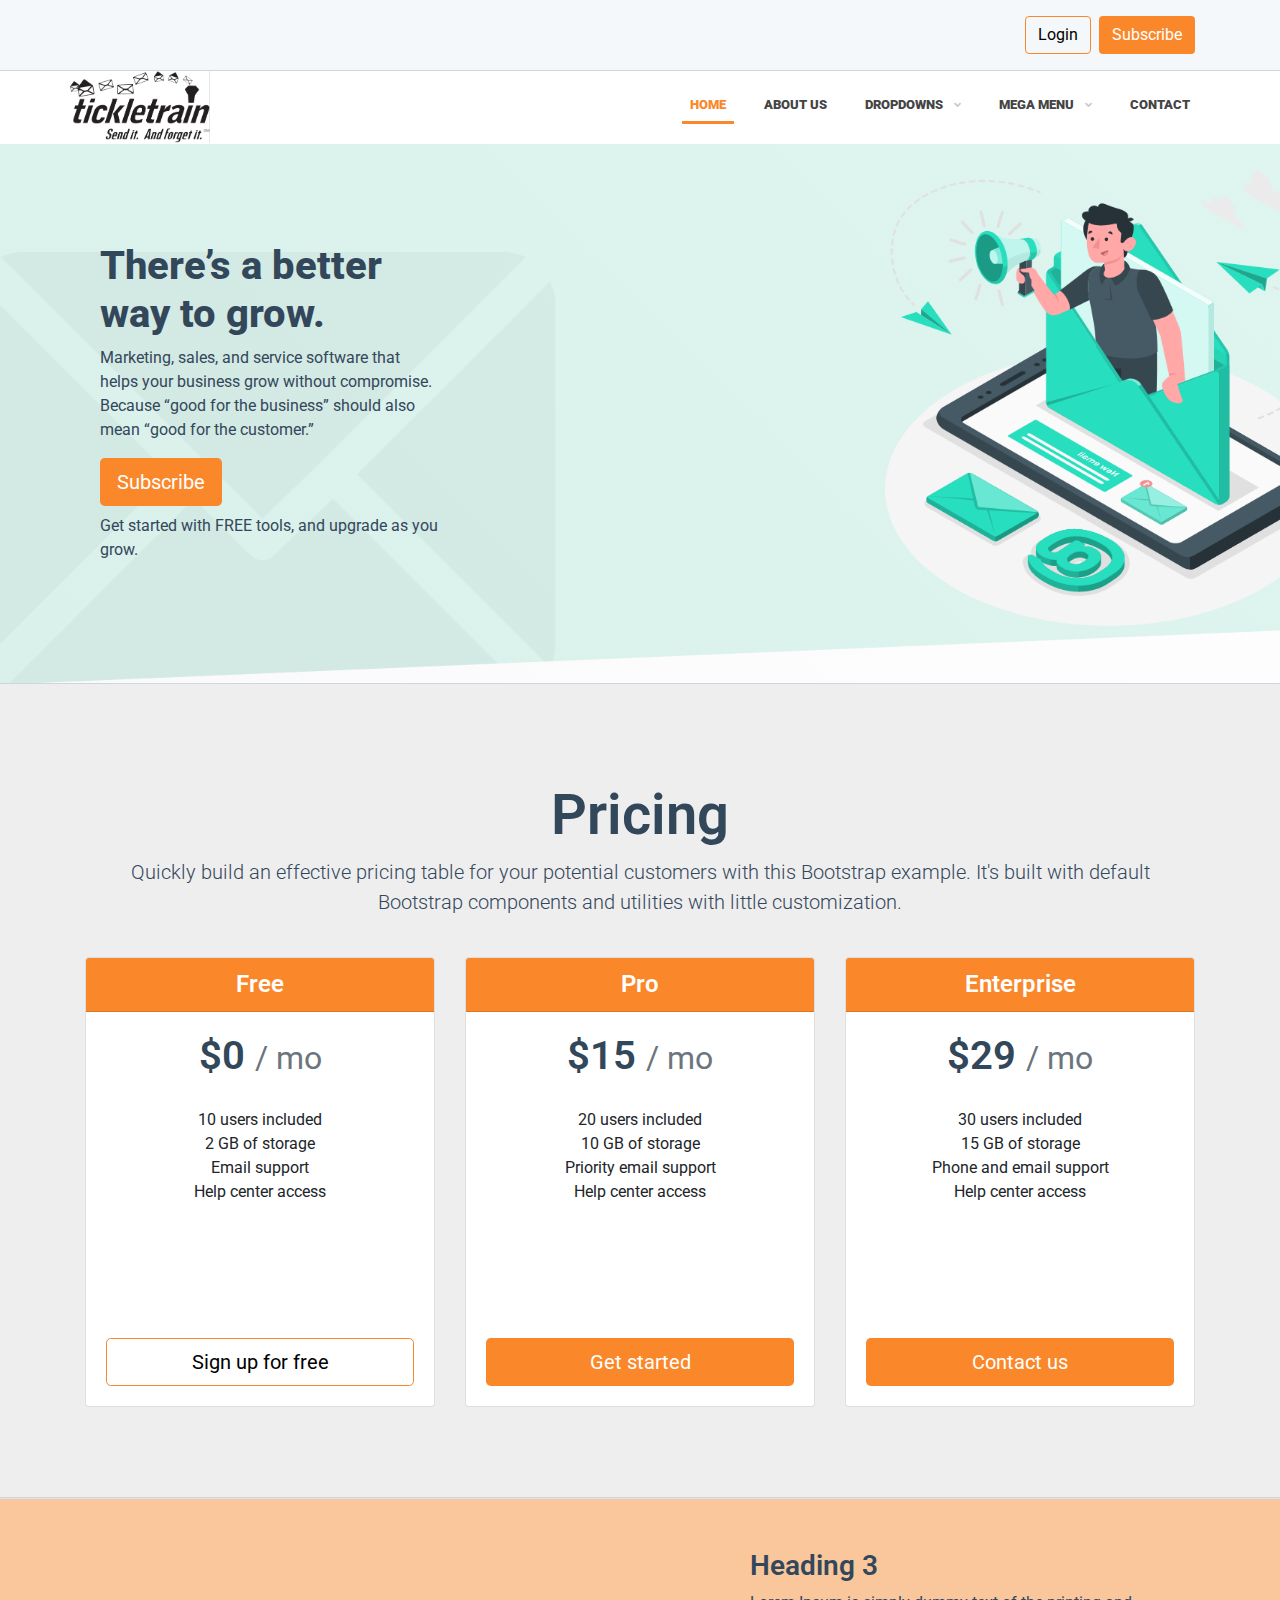
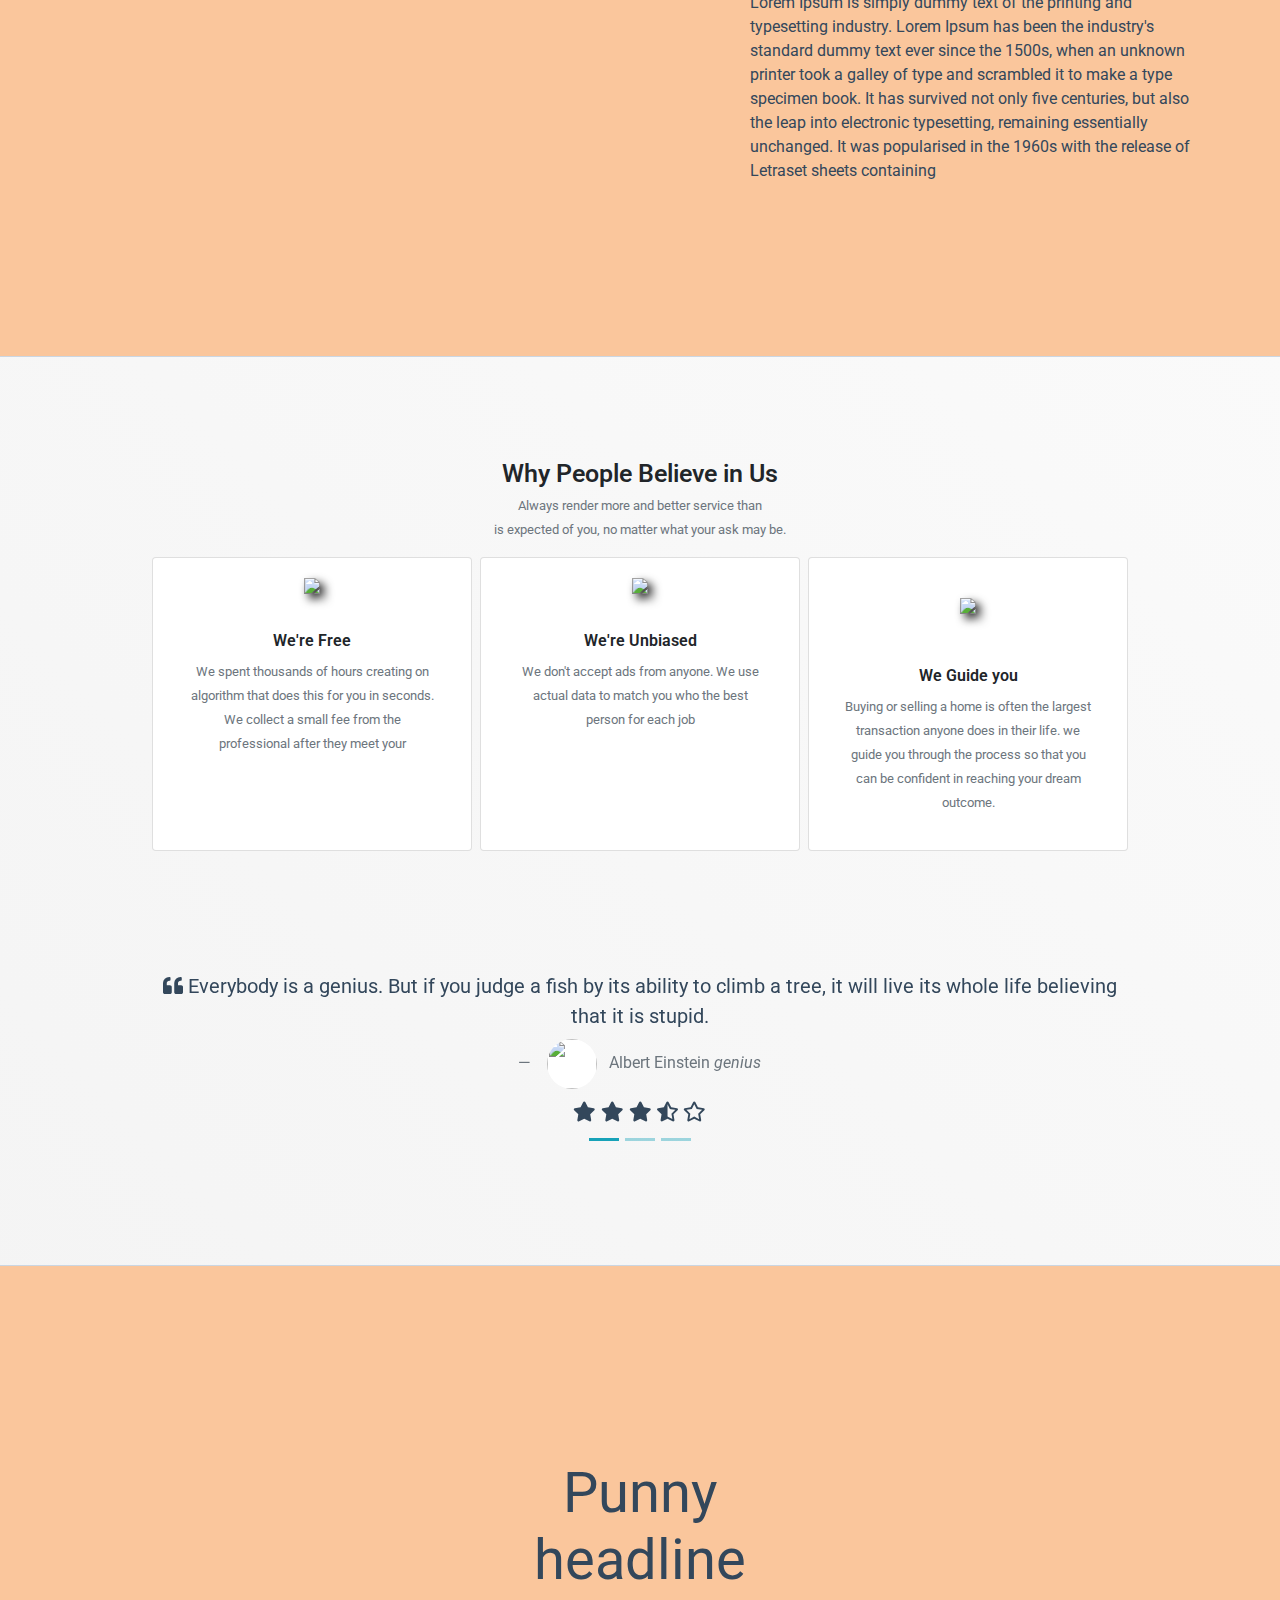
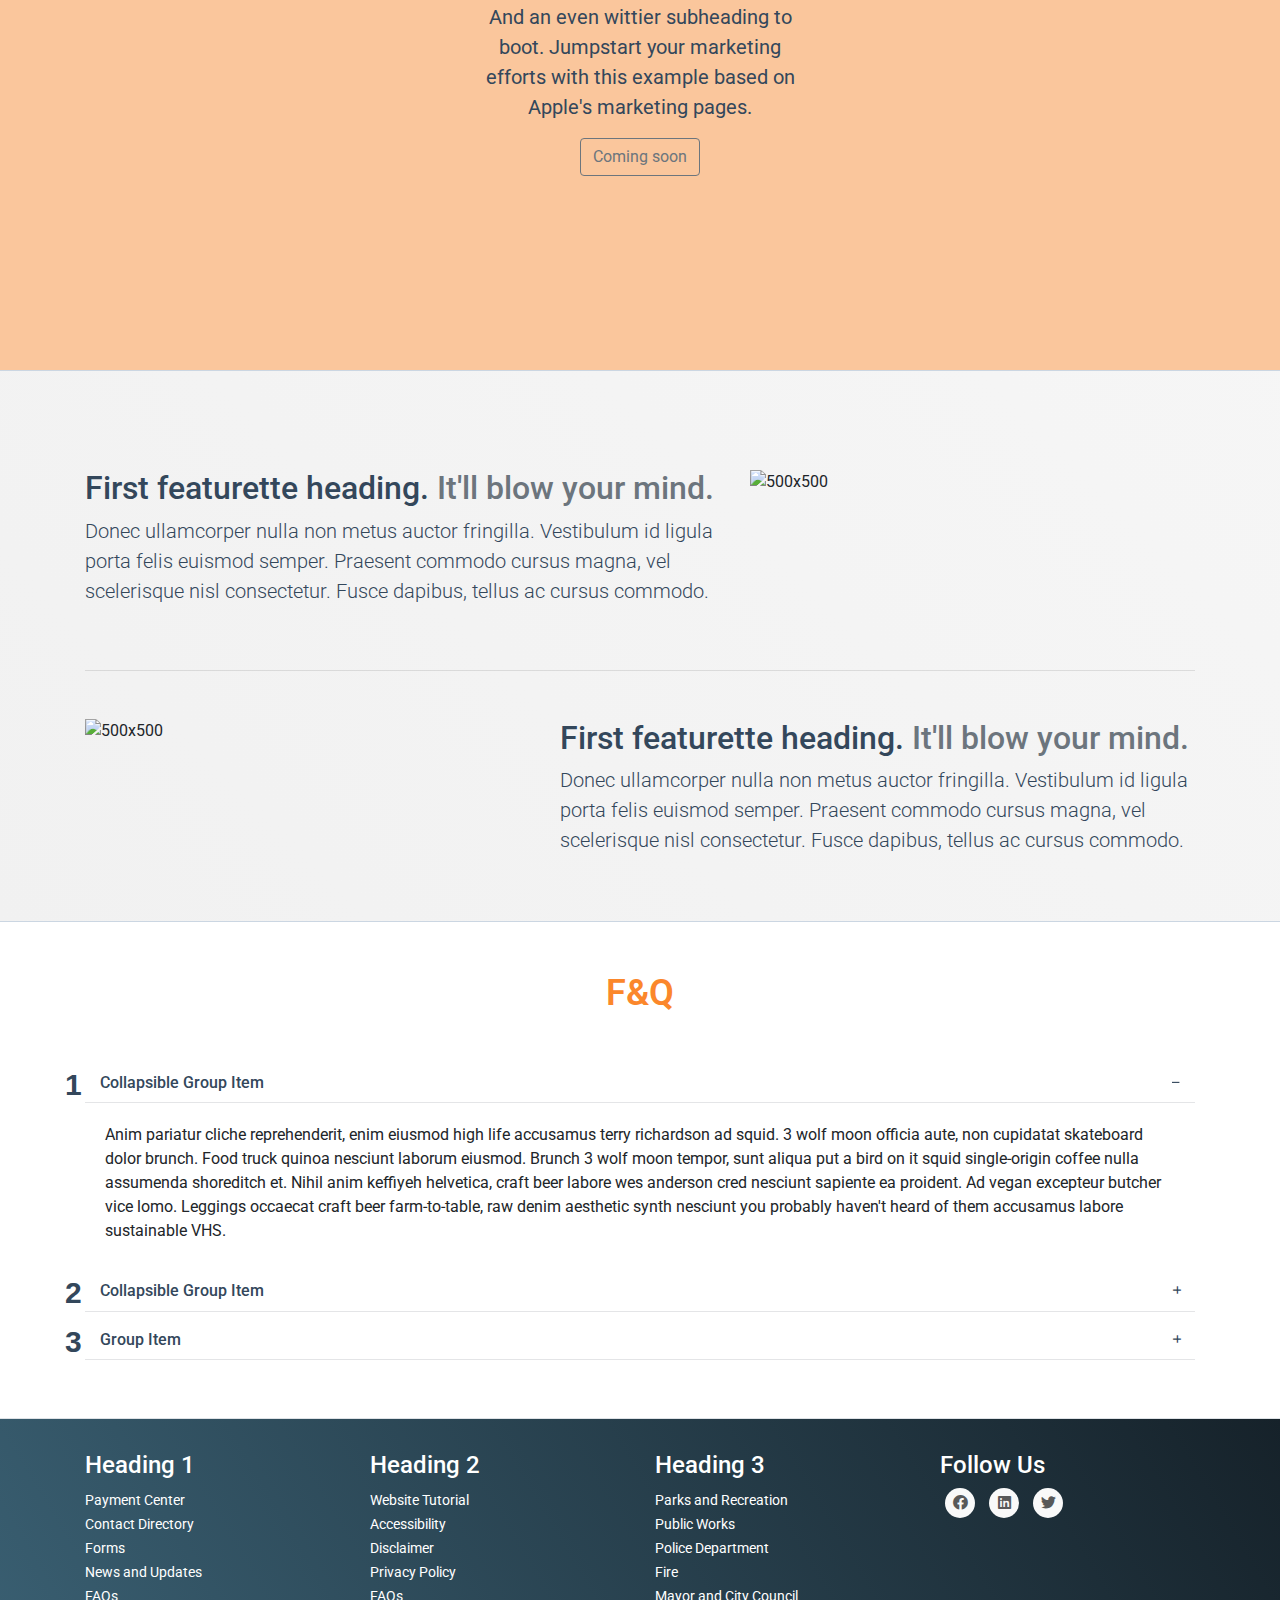
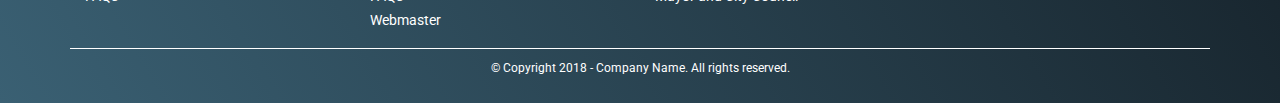
==== index.html @ 1be97356 "Intital Commit" ====
<!doctype html>

<html lang="en">



<head>

    <!-- Required meta tags -->

    <meta charset="utf-8">

    <meta name="viewport" content="width=device-width, initial-scale=1, shrink-to-fit=no">

    <link href="https://fonts.googleapis.com/css?family=Roboto:300,900&display=swap" rel="stylesheet">



    <!-- Bootstrap CSS -->

    <link rel="stylesheet" href="https://maxcdn.bootstrapcdn.com/bootstrap/4.0.0/css/bootstrap.min.css"
        integrity="sha384-Gn5384xqQ1aoWXA+058RXPxPg6fy4IWvTNh0E263XmFcJlSAwiGgFAW/dAiS6JXm" crossorigin="anonymous">

    <link rel="stylesheet" href="https://use.fontawesome.com/releases/v5.7.2/css/all.css">

    <link id="effect" rel="stylesheet" type="text/css" media="all" href="webslidemenu/dropdown-effects/fade-down.css" />



    <link rel="stylesheet" type="text/css" media="all" href="webslidemenu/webslidemenu.css" />

    <link rel="stylesheet" type="text/css" media="all" href="css/style.css" />

    <link rel="stylesheet" type="text/css" media="all" href="css/footer.css" />

    <link id="theme" rel="stylesheet" type="text/css" media="all" href="webslidemenu/color-skins/white-orange.css" />



    <title>Hello, world!</title>

</head>



<body>

    <div class="w-100">

        <header class="">

            <div class="top-header-container d-none d-lg-block">

                <nav class="top-header navbar-expand-md pt-3 pb-3">

                    <div class="container d-flex">

                        <button type="button" class="mr-2 ml-auto btn btn-outline-orange">Login</button>

                        <button type="button" class="btn badge-warning text-white bg-orange">Subscribe</button>

                    </div>

                </nav>
            </div>


            <!-- Mobile Header -->

            <div class="wsmobileheader clearfix ">

                <a id="wsnavtoggle" class="wsanimated-arrow"><span></span></a>

                <img  src="images/logo.png"  class="img-fluid mobile-logo mt-1">

                <a href="tel:123456789" class="callusbtn"><i class="fas fa-phone"></i></a>

            </div>

            <!-- Mobile Header -->

            <div class="wsmainfull clearfix  main-nav">

                <div class="wsmainwp clearfix d-flex">





                    <div class="desktoplogo"><a href="#"><img src="images/logo.png" class="img-fluid"></a></div>

                    <!--Main Menu HTML Code-->

                    <nav class="wsmenu clearfix ml-auto">

                        <ul class="wsmenu-list">



                        <li class="d-md-none">
                            <button type="button"

                                    class="mr-2 ml-auto btn btn-outline-orange">Login</button>

                                <button type="button" class="btn badge-warning text-white">Subscribe</button></li>



                            <li aria-haspopup="true"><a href="#" class="active">Home</a></li>

                            <li aria-haspopup="true"><a href="#">About us</a></li>

                            <li aria-haspopup="true"><a href="#">Dropdowns <i class="fas fa-angle-down"></i></a>

                                <ul class="sub-menu">

                                    <li aria-haspopup="true"><a href="#">Website Design </a></li>

                                    <li aria-haspopup="true"><a href="#">Ecommerce Solutions</a></li>

                                    <li aria-haspopup="true"><a href="#">Application Development</a></li>

                                    <li aria-haspopup="true"><a href="#">Website Development</a></li>

                                    <li aria-haspopup="true"><a href="#">Open Source Development</a>

                                        <ul class="sub-menu">

                                            <li aria-haspopup="true"><a href="#">Submenu item 1</a></li>

                                            <li aria-haspopup="true"><a href="#">Submenu item 2</a></li>

                                            <li aria-haspopup="true"><a href="#">Submenu item 3</a></li>

                                    </li>

                                </ul>

                            </li>

                        </ul>

                        </li>



                        <li aria-haspopup="true"><a href="#">Mega menu <i class="fas fa-angle-down"></i></a>

                            <div class="wsmegamenu clearfix">

                                <div class="container">

                                    <div class="row">



                                        <div class="col-lg-5 col-md-12 col-xs-12 link-list">

                                            <div class="title">More Text Header</div>

                                            <p class="wsmwnutxt">Lorem Ipsum is simply dummy text of the printing

                                                and typesetting industry.

                                                Lorem Ipsum has been the industry's standard dummy text ever since

                                                the 1500s, when an unknown

                                                printer took a galley of type and

                                                scrambled it to make a type

                                                specimen book. It has survived not only five centuries, but also the

                                                leap into electronic

                                                typesetting, remaining essentially unchanged. It was popularised in

                                                the 1960s with the release of

                                                Letraset sheets containing Lorem Ipsum

                                                passages,

                                                and more recently with desktop publishing software like Aldus

                                                PageMaker including versions of

                                                Lorem Ipsum.</p>

                                            <p class="wsmwnutxt">Lorem Ipsum is simplntly with desktop publishing

                                                software like Aldus PageMaker

                                                but also the leap into electronic typesetting including versions of

                                                Lorem Ipsum.</p>

                                        </div>





                                        <ul class="col-lg-3 col-md-12 col-xs-12 link-list">

                                            <li class="title">Product Header</li>

                                            <li><a href="#"><i class="fas fa-arrow-circle-right"></i>Open Source

                                                    link goes here</a></li>

                                            <li><a href="#"><i class="fas fa-arrow-circle-right"></i>Long link area

                                                    with no scroll</a></li>

                                            <li><a href="#"><i class="fas fa-arrow-circle-right"></i>Dummy more link

                                                    style</a></li>

                                            <li><a href="#"><i class="fas fa-arrow-circle-right"></i>Smart Shop link

                                                    here</a></li>

                                            <li><a href="#"><i class="fas fa-arrow-circle-right"></i>CMS Submenu

                                                    link style</a></li>

                                            <li><a href="#"><i class="fas fa-arrow-circle-right"></i>New link area

                                                    with no scroll</a></li>

                                            <li><a href="#"><i class="fas fa-arrow-circle-right"></i>HTML5 link

                                                    style</a></li>

                                            <li><a href="#"><i class="fas fa-arrow-circle-right"></i>Wordpress link

                                                    style</a></li>

                                            <li><a href="#"><i class="fas fa-arrow-circle-right"></i>Submenu link

                                                    style</a></li>



                                        </ul>







                                        <div class="col-lg-4 col-md-12 col-xs-12">

                                            <h3 class="title">New Arrival Slider </h3>

                                            <div id="menu-slide" class="carousel slide" data-ride="carousel">

                                                <!-- The slideshow -->

                                                <div class="carousel-inner">

                                                    <div class="carousel-item active"><img src="images/image01.jpg"
                                                            alt="" />

                                                        <div class="carousel-caption">

                                                            <h3>Slider Caption Option 01</h3>

                                                        </div>

                                                    </div>

                                                    <div class="carousel-item"><img src="images/image02.jpg" alt="" />

                                                        <div class="carousel-caption">

                                                            <h3>Slider Caption Option 02</h3>

                                                        </div>

                                                    </div>

                                                    <div class="carousel-item"><img src="images/image03.jpg" alt="" />

                                                        <div class="carousel-caption">

                                                            <h3>Slider Caption Option 03</h3>

                                                        </div>

                                                    </div>

                                                    <div class="carousel-item"><img src="images/image04.jpg" alt="" />

                                                        <div class="carousel-caption">

                                                            <h3>Slider Caption Option 04</h3>

                                                        </div>

                                                    </div>

                                                    <div class="carousel-item"><img src="images/image05.jpg" alt="" />

                                                        <div class="carousel-caption">

                                                            <h3>Slider Caption Option 05</h3>

                                                        </div>

                                                    </div>

                                                    <div class="carousel-item"><img src="images/image06.jpg" alt="" />

                                                        <div class="carousel-caption">

                                                            <h3>Slider Caption Option 06</h3>

                                                        </div>

                                                    </div>

                                                </div>



                                                <!-- Left and right controls -->

                                                <a class="carousel-control-prev" href="#menu-slide" data-slide="prev">

                                                    <span class="carousel-control-prev-icon"></span>

                                                </a>

                                                <a class="carousel-control-next" href="#menu-slide" data-slide="next">

                                                    <span class="carousel-control-next-icon"></span>

                                                </a>

                                            </div>

                                        </div>



                                    </div>

                                </div>

                            </div>

                        </li>

                        </li>



                        <li aria-haspopup="true"><a href="#">Contact </a></li>





                        </ul>

                    </nav>

                    <!--Menu HTML Code-->

                </div>

            </div>

        </header>

        <section class="content-section">

            <section class="main-banner">

                <div class="container">

                    <div class="homepage-text col-lg-4 col-md-12 pt-5 ">

                        <h1 class="font-weight-800 mt-5 mt-lg-0">There’s a better way to grow.</h1>

                        <p class="mt-2">Marketing, sales, and service software that helps your business grow without

                            compromise.

                            Because

                            “good for the business” should also mean “good for the customer.”</p>

                        <div class="hsg-page-header__ctas mt-2">

                            <button type="button"
                                class="btn badge-warning text-white btn-lg bg-orange">Subscribe</button>

                            <p class="hsg-microcopy mt-2">Get started with FREE tools, and upgrade as you grow.</p>

                        </div>

                    </div>

                </div>

            </section>

            <section class="price-section bg-light-grey pb-4">

                <div class="container">

                    <div class="pricing-header px-3 py-3 pt-md-5 pb-md-4 mx-auto text-center">

                        <h1 class="display-4 font-weight-600">Pricing</h1>

                        <p class="lead">Quickly build an effective pricing table for your potential customers with this

                            Bootstrap example. It's built with default Bootstrap components and utilities with little

                            customization.</p>

                    </div>

                </div>

                <div class="container">

                    <div class="card-deck mb-3 text-center">

                        <div class="card mb-4 shadow-sm">

                            <div class="card-header bg-orange">

                                <h4 class="my-0 font-weight-600 text-white ">Free</h4>

                            </div>

                            <div class="card-body d-flex flex-column">

                                <h1 class="card-title pricing-card-title">$0 <small class="text-muted">/ mo</small></h1>

                                <ul class="list-unstyled mt-3 mb-4">

                                    <li>10 users included</li>

                                    <li>2 GB of storage</li>

                                    <li>Email support</li>

                                    <li>Help center access</li>

                                </ul>

                                <button type="button" class="mt-auto btn btn-lg btn-block btn-outline-orange">Sign up
                                    for

                                    free</button>

                            </div>

                        </div>

                        <div class="card mb-4 shadow-sm">

                            <div class="card-header bg-orange">

                                <h4 class="my-0 font-weight-600 text-white">Pro</h4>

                            </div>

                            <div class="card-body  d-flex flex-column">

                                <h1 class="card-title pricing-card-title">$15 <small class="text-muted">/ mo</small>

                                </h1>

                                <ul class="list-unstyled mt-3 mb-4">

                                    <li>20 users included</li>

                                    <li>10 GB of storage</li>

                                    <li>Priority email support</li>

                                    <li>Help center access</li>

                                </ul>

                                <button type="button"
                                    class="btn btn-lg btn-block badge-warning text-white bg-orange mt-auto">Get

                                    started</button>

                            </div>

                        </div>

                        <div class="card mb-4 shadow-sm">

                            <div class="card-header bg-orange">

                                <h4 class="my-0 font-weight-600 text-white">Enterprise</h4>

                            </div>

                            <div class="card-body d-flex flex-column">

                                <h1 class="card-title pricing-card-title">$29 <small class="text-muted">/ mo</small>

                                </h1>

                                <ul class="list-unstyled mt-3 mb-4">

                                    <li>30 users included</li>

                                    <li>15 GB of storage</li>

                                    <li>Phone and email support</li>

                                    <li>Help center access</li>

                                </ul>

                                <button type="button"
                                    class="btn btn-lg btn-block badge-warning text-white bg-orange mt-auto">Contact

                                    us</button>

                            </div>

                        </div>

                    </div>







                </div>

            </section>



            <section class="border-top border-bottom bg-light-orange mt-0 pb-5 pt-5">

                <div class="container">

                    <div class="row">

                        <div class="col-lg-7">

                            <!-- 16:9 aspect ratio -->

                            <div class="embed-responsive embed-responsive-16by9">

                                <iframe class="embed-responsive-item"
                                    src="https://www.youtube.com/embed/CG90Edqd6Ps?rel=0&autoplay=0&wmode=transparent"></iframe>

                            </div>

                        </div>

                        <div class="col-lg-5 mt-3 mt-lg-0">

                            <h3 class="font-weight-600">Heading 3</h3>

                            <p>Lorem Ipsum is simply dummy text of the printing and typesetting industry. Lorem Ipsum

                                has been the industry's standard dummy text ever since the 1500s, when an unknown

                                printer took a galley of type and scrambled it to make a type specimen book. It has

                                survived not only five centuries, but also the leap into electronic typesetting,

                                remaining essentially unchanged. It was popularised in the 1960s with the release of

                                Letraset sheets containing</p>

                        </div>



                    </div>



                </div>

            </section>

           

            <section class="border-bottom">

                <div class='container-fluid mx-auto mt-5 mb-5 col-12 ' style="text-align: center">

                    <div class="hd">Why People Believe in Us</div>

                    <p><small class="text-muted">Always render more and better service than <br />is expected of you, no

                            matter what your ask may be.</small></p>

                    <div class="row" style="justify-content: center">

                        <div class="card col-md-3 col-12">

                            <div class="card-content">

                                <div class="card-body"> <img class="img" src="https://i.imgur.com/S7FJza5.png" />

                                    <div class="shadow"></div>

                                    <div class="card-title"> We're Free </div>

                                    <div class="card-subtitle">

                                        <p> <small class="text-muted">We spent thousands of hours creating on algorithm

                                                that does this for you in seconds. We collect a small fee from the

                                                professional after they meet your</small> </p>

                                    </div>

                                </div>

                            </div>

                        </div>

                        <div class="card col-md-3 col-12 ml-2">

                            <div class="card-content">

                                <div class="card-body"> <img class="img" src="https://i.imgur.com/xUWJuHB.png" />

                                    <div class="card-title"> We're Unbiased </div>

                                    <div class="card-subtitle">

                                        <p> <small class="text-muted"> We don't accept ads from anyone. We use actual

                                                data to match you who the best person for each job </small> </p>

                                    </div>

                                </div>

                            </div>

                        </div>

                        <div class="card col-md-3 col-12 ml-2">

                            <div class="card-content">

                                <div class="card-body"> <img class="img rck" src="https://i.imgur.com/rG3CGn3.png" />

                                    <div class="card-title"> We Guide you </div>

                                    <div class="card-subtitle">

                                        <p> <small class="text-muted">Buying or selling a home is often the largest

                                                transaction anyone does in their life. we guide you through the process

                                                so that you can be confident in reaching your dream outcome.</small>

                                        </p>

                                    </div>

                                </div>

                            </div>

                        </div>

                    </div>

                </div>

                <div class="col-lg-10 offset-lg-1 pt-5 pb-5 text-light">

                    <div id="client-testimonial-carousel" class="carousel slide min-height-200" data-ride="carousel">

                        <div class="carousel-inner" role="listbox">

                            <div class="carousel-item active text-center p-4">

                                <blockquote class="blockquote text-center">

                                    <p class="mb-0"><i class="fa fa-quote-left"></i> Everybody is a genius. But if

                                        you judge a fish by its ability to climb a tree, it will live its whole life

                                        believing that it is stupid.

                                    </p>

                                    <div class="blockquote-footer mt-2">

                                        <img class="image-resposive rounded-circle ml-2 mr-2 profile-pic bg-white"
                                            src="https://www.shareicon.net/data/256x256/2017/02/24/879530_user_512x512.png" />

                                        Albert Einstein <cite title="Source Title">genius</cite></div>

                                    <!-- Client review stars -->

                                    <!-- "fas fa-star" for a full star, "far fa-star" for an empty star, "far fa-star-half-alt" for a half star. -->

                                    <p class="client-review-stars mt-2">

                                        <i class="fas fa-star"></i>

                                        <i class="fas fa-star"></i>

                                        <i class="fas fa-star"></i>

                                        <i class="fas fa-star-half-alt"></i>

                                        <i class="far fa-star"></i>

                                    </p>

                                </blockquote>

                            </div>

                            <div class="carousel-item text-center p-4">

                                <blockquote class="blockquote text-center">

                                    <p class="mb-0"><i class="fa fa-quote-left"></i> Imagination is more important

                                        than knowledge. Knowledge is limited. Imagination encircles the world.

                                    </p>

                                    <div class="blockquote-footer mt-2"><img
                                            class="image-resposive rounded-circle ml-2 mr-2 profile-pic bg-white"
                                            src="https://www.shareicon.net/data/256x256/2017/02/24/879530_user_512x512.png" />Albert

                                        Einstein <cite title="Source Title">genius</cite></div>

                                    <!-- Client review stars -->

                                    <!-- "fas fa-star" for a full star, "far fa-star" for an empty star, "far fa-star-half-alt" for a half star. -->

                                    <p class="client-review-stars mt-2">

                                        <i class="fas fa-star"></i>

                                        <i class="fas fa-star"></i>

                                        <i class="fas fa-star"></i>

                                        <i class="fas fa-star"></i>

                                        <i class="fas fa-star"></i>

                                    </p>

                                </blockquote>

                            </div>

                            <div class="carousel-item text-center p-4">

                                <blockquote class="blockquote text-center">

                                    <p class="mb-0"><i class="fa fa-quote-left"></i> A person who never made a

                                        mistake never tried anything new.

                                    </p>

                                    <div class="blockquote-footer mt-2"><img
                                            class="image-resposive rounded-circle ml-2 mr-2 profile-pic bg-white"
                                            src="https://www.shareicon.net/data/256x256/2017/02/24/879530_user_512x512.png" />Albert

                                        Einstein <cite title="Source Title">genius</cite></div>

                                    <!-- Client review stars -->

                                    <!-- "fas fa-star" for a full star, "far fa-star" for an empty star, "far fa-star-half-alt" for a half star. -->

                                    <p class="client-review-stars mt-2">

                                        <i class="fas fa-star"></i>

                                        <i class="fas fa-star"></i>

                                        <i class="fas fa-star"></i>

                                        <i class="fas fa-star"></i>

                                        <i class="fas fa-star"></i>

                                    </p>

                                </blockquote>

                            </div>

                        </div>

                        <ol class="carousel-indicators">

                            <li data-target="#client-testimonial-carousel" data-slide-to="0" class="active bg-info">

                            </li>

                            <li data-target="#client-testimonial-carousel" data-slide-to="1" class="bg-info"></li>

                            <li data-target="#client-testimonial-carousel" data-slide-to="2" class="bg-info"></li>

                        </ol>

                    </div>

                </div>

            </section>



            <section class="bg-light-orange border-bottom">

                <div class="container">

                    <div class="position-relative overflow-hidden p-3 p-md-5  text-center">

                        <div class="col-md-5 p-lg-5 mx-auto my-5">

                            <h1 class="display-4 font-weight-normal">Punny headline</h1>

                            <p class="lead font-weight-normal">And an even wittier subheading to boot. Jumpstart your

                                marketing efforts with this example based on Apple's marketing pages.</p>

                            <a class="btn btn-outline-secondary" href="#">Coming soon</a>

                        </div>

                        <div class="product-device shadow-sm d-none d-md-block"></div>

                        <div class="product-device product-device-2 shadow-sm d-none d-md-block"></div>

                    </div>

                </div>

            </section>



            <section class="pt-5 mt-5">

                <div class="container">



                    <div class="row featurette mb-5">

                        <div class="col-md-7">

                            <h2 class="featurette-heading">First featurette heading. <span class="text-muted">It'll blow

                                    your

                                    mind.</span></h2>

                            <p class="lead">Donec ullamcorper nulla non metus auctor fringilla. Vestibulum id ligula

                                porta

                                felis

                                euismod semper. Praesent commodo cursus magna, vel scelerisque nisl consectetur. Fusce

                                dapibus,

                                tellus ac cursus commodo.</p>

                        </div>

                        <div class="col-md-5">

                            <img class="featurette-image img-fluid mx-auto" data-src="holder.js/500x500/auto"
                                alt="500x500" src="https://via.placeholder.com/400X400" data-holder-rendered="true">

                        </div>

                    </div>

                    <hr />



                    <div class="row featurette mt-5">

                        <div class="col-md-5">

                            <img class="featurette-image img-fluid mx-auto" data-src="holder.js/500x500/auto"
                                alt="500x500" src="https://via.placeholder.com/400X400" data-holder-rendered="true">

                        </div>

                        <div class="col-md-7">

                            <h2 class="featurette-heading">First featurette heading. <span class="text-muted">It'll blow

                                    your

                                    mind.</span></h2>

                            <p class="lead">Donec ullamcorper nulla non metus auctor fringilla. Vestibulum id ligula

                                porta

                                felis

                                euismod semper. Praesent commodo cursus magna, vel scelerisque nisl consectetur. Fusce

                                dapibus,

                                tellus ac cursus commodo.</p>

                        </div>



                    </div>

                </div>

            </section>


            <section class="bg-white pt-5 pb-5">

                <div class="container">

                    <h3 class="font-weight-600 font-size-36 mb-5 text-center text-orange">F&Q</h3>

                    <div class="accordion" id="accordion" role="tablist" aria-multiselectable="true">

                        <div class="border-0  mb-2">

                            <div class="card-header " role="tab" id="headingOne">

                                <h5 class="h6 panel-title mb-0">

                                    <a role="button" class="bg-transparent" data-toggle="collapse" data-target="#collapseOne"
                                        aria-expanded="true" aria-controls="collapseOne">

                                        <span class="d-none d-md-block">1</span>Collapsible Group Item 

                                    </a>

                                </h5>

                            </div>

                            <div id="collapseOne" class="collapse show" aria-labelledby="headingOne"
                                data-parent="#accordionExample">

                                <div class="card-body">

                                    Anim pariatur cliche reprehenderit, enim eiusmod high life accusamus terry

                                    richardson ad squid. 3 wolf moon officia aute, non cupidatat skateboard dolor

                                    brunch. Food truck quinoa nesciunt laborum eiusmod. Brunch 3 wolf moon tempor, sunt

                                    aliqua put a bird

                                    on it squid single-origin coffee nulla assumenda shoreditch et. Nihil anim keffiyeh

                                    helvetica, craft beer labore wes anderson cred nesciunt sapiente ea proident. Ad

                                    vegan excepteur butcher vice lomo. Leggings occaecat craft beer farm-to-table,

                                    raw denim aesthetic synth nesciunt you probably haven't heard of them accusamus

                                    labore sustainable VHS.

                                </div>

                            </div>

                        </div>



                        <div class="border-0 mb-2">

                            <div class="card-header" role="tab" id="headingOne">

                                <h5 class="h6 panel-title mb-0">

                                    <a role="button" class="bg-transparent" data-toggle="collapse" data-target="#collapseTwo"
                                        aria-expanded="false" aria-controls="collapseTwo">

                                        <span class="d-none d-md-block">2</span>Collapsible Group Item 

                                    </a>

                                </h5>

                            </div>

                            <div id="collapseTwo" class="collapse hide" aria-labelledby="headingOne"
                                data-parent="#accordionExample">

                                <div class="card-body">

                                    Anim pariatur cliche reprehenderit, enim eiusmod high life accusamus terry

                                    richardson ad squid. 3 wolf moon officia aute, non cupidatat skateboard dolor

                                    brunch. Food truck quinoa nesciunt laborum eiusmod. Brunch 3 wolf moon tempor, sunt

                                    aliqua put a bird

                                    on it squid single-origin coffee nulla assumenda shoreditch et. Nihil anim keffiyeh

                                    helvetica, craft beer labore wes anderson cred nesciunt sapiente ea proident. Ad

                                    vegan excepteur butcher vice lomo. Leggings occaecat craft beer farm-to-table,

                                    raw denim aesthetic synth nesciunt you probably haven't heard of them accusamus

                                    labore sustainable VHS.

                                </div>

                            </div>

                        </div>



                        <div class="border-0 mb-2">

                            <div class="card-header " role="tab" id="headingOne">

                                <h5 class="h6 panel-title mb-0">

                                    <a role="button" class="bg-transparent" data-toggle="collapse" data-target="#collapseThree"
                                        aria-expanded="false" aria-controls="collapseThree">

                                        <span class="d-none d-md-block">3</span> Group Item

                                    </a>

                                </h5>

                            </div>

                            <div id="collapseThree" class="collapse hide" aria-labelledby="headingOne"
                                data-parent="#accordionExample">

                                <div class="card-body">

                                    Anim pariatur cliche reprehenderit, enim eiusmod high life accusamus terry

                                    richardson ad squid. 3 wolf moon officia aute, non cupidatat skateboard dolor

                                    brunch. Food truck quinoa nesciunt laborum eiusmod. Brunch 3 wolf moon tempor, sunt

                                    aliqua put a bird

                                    on it squid single-origin coffee nulla assumenda shoreditch et. Nihil anim keffiyeh

                                    helvetica, craft beer labore wes anderson cred nesciunt sapiente ea proident. Ad

                                    vegan excepteur butcher vice lomo. Leggings occaecat craft beer farm-to-table,

                                    raw denim aesthetic synth nesciunt you probably haven't heard of them accusamus

                                    labore sustainable VHS.

                                </div>

                            </div>

                        </div>



                    </div>

                </div>

            </section>

        </section>

        <footer class="mainfooter border-top" role="contentinfo">

            <div class="footer-middle">

                <div class="container">

                    <div class="row">

                        <div class="col-md-3 col-sm-6">

                            <!--Column1-->

                            <div class="footer-pad">

                                <h4>Heading 1</h4>

                                <ul class="list-unstyled">

                                    <li><a href="#"></a></li>

                                    <li><a href="#">Payment Center</a></li>

                                    <li><a href="#">Contact Directory</a></li>

                                    <li><a href="#">Forms</a></li>

                                    <li><a href="#">News and Updates</a></li>

                                    <li><a href="#">FAQs</a></li>

                                </ul>

                            </div>

                        </div>

                        <div class="col-md-3 col-sm-6">

                            <!--Column1-->

                            <div class="footer-pad">

                                <h4>Heading 2</h4>

                                <ul class="list-unstyled">

                                    <li><a href="#">Website Tutorial</a></li>

                                    <li><a href="#">Accessibility</a></li>

                                    <li><a href="#">Disclaimer</a></li>

                                    <li><a href="#">Privacy Policy</a></li>

                                    <li><a href="#">FAQs</a></li>

                                    <li><a href="#">Webmaster</a></li>

                                </ul>

                            </div>

                        </div>

                        <div class="col-md-3 col-sm-6">

                            <!--Column1-->

                            <div class="footer-pad">

                                <h4>Heading 3</h4>

                                <ul class="list-unstyled">

                                    <li><a href="#">Parks and Recreation</a></li>

                                    <li><a href="#">Public Works</a></li>

                                    <li><a href="#">Police Department</a></li>

                                    <li><a href="#">Fire</a></li>

                                    <li><a href="#">Mayor and City Council</a></li>

                                    <li>

                                        <a href="#"></a>

                                    </li>

                                </ul>

                            </div>

                        </div>

                        <div class="col-md-3 mb-2">

                            <h4>Follow Us</h4>

                            <ul class="social-network social-circle ">

                                <li><a href="#" class="icoFacebook" title="Facebook"><i class="fab fa-facebook"></i></a>

                                </li>

                                <li><a href="#" class="icoLinkedin" title="Linkedin"><i class="fab fa-linkedin"></i></a>

                                </li>

                                <li><a href="#" class="icoLinkedin" title="twitter"><i class="fab fa-twitter"></i></a>

                                </li>



                            </ul>

                        </div>

                    </div>

                    <div class="row">

                        <div class="col-md-12 copy">

                            <p class="text-center">&copy; Copyright 2018 - Company Name. All rights reserved.</p>

                        </div>

                    </div>





                </div>

            </div>

        </footer>



    </div>



    <!-- Optional JavaScript -->

    <!-- jQuery first, then Popper.js, then Bootstrap JS -->

    <script type="text/javascript" src="vendor/jquery/jquery-3.2.1.min.js"></script>
  

    <script src="https://cdnjs.cloudflare.com/ajax/libs/popper.js/1.12.9/umd/popper.min.js"
        integrity="sha384-ApNbgh9B+Y1QKtv3Rn7W3mgPxhU9K/ScQsAP7hUibX39j7fakFPskvXusvfa0b4Q" crossorigin="anonymous">

    </script>

    <script src="https://maxcdn.bootstrapcdn.com/bootstrap/4.0.0/js/bootstrap.min.js"
        integrity="sha384-JZR6Spejh4U02d8jOt6vLEHfe/JQGiRRSQQxSfFWpi1MquVdAyjUar5+76PVCmYl" crossorigin="anonymous">

    </script>

    <script type="text/javascript" src="webslidemenu/webslidemenu.js"></script>

    <script type="text/javascript" src="js/script.js"></script>

    <script>
        setTimeout(function () {

            // window.location.reload();

        }, 2000)
    </script>

</body>



</html>
---- webslidemenu/dropdown-effects/fade-down.css ----
.wsmenu > .wsmenu-list > li > ul.sub-menu {
  opacity: 0;
  visibility: hidden;
  -o-transform-origin: 0% 0%;
  -ms-transform-origin: 0% 0%;
  -moz-transform-origin: 0% 0%;
  -webkit-transform-origin: 0% 0%;
  -o-transition: -o-transform 0.3s, opacity 0.3s;
  -ms-transition: -ms-transform 0.3s, opacity 0.3s;
  -moz-transition: -moz-transform 0.3s, opacity 0.3s;
  -webkit-transition: -webkit-transform 0.3s, opacity 0.3s;
  transform-style: preserve-3d;
  -o-transform-style: preserve-3d;
  -moz-transform-style: preserve-3d;
  -webkit-transform-style: preserve-3d;
  transform: rotateX(-75deg);
  -o-transform: rotateX(-75deg);
  -moz-transform: rotateX(-75deg);
  -webkit-transform: rotateX(-75deg);
}

.wsmenu > .wsmenu-list > li:hover > ul.sub-menu {
  opacity: 1;
  visibility: visible;
  transform: rotateX(0deg);
  -o-transform: rotateX(0deg);
  -moz-transform: rotateX(0deg);
  -webkit-transform: rotateX(0deg);
}

.wsmenu > .wsmenu-list > li  > ul.sub-menu > li > ul.sub-menu {
  opacity: 0;
  visibility: hidden;
  transform-style: preserve-3d;
  -o-transform-style: preserve-3d;
  -moz-transform-style: preserve-3d;
  -webkit-transform-style: preserve-3d;
  transform: rotateX(-75deg);
  -o-transform: rotateX(-75deg);
  -moz-transform: rotateX(-75deg);
  -webkit-transform: rotateX(-75deg);
}

.wsmenu > .wsmenu-list > li > ul.sub-menu > li:hover > ul.sub-menu {
opacity: 1;
visibility: visible;
-o-transform-origin: 0% 0%;
-ms-transform-origin: 0% 0%;
-moz-transform-origin: 0% 0%;
-webkit-transform-origin: 0% 0%;
-o-transition: -o-transform 0.4s, opacity 0.4s;
-ms-transition: -ms-transform 0.4s, opacity 0.4s;
-moz-transition: -moz-transform 0.4s, opacity 0.4s;
-webkit-transition: -webkit-transform 0.4s, opacity 0.4s;
transform: rotateX(0deg);
-o-transform: rotateX(0deg);
-moz-transform: rotateX(0deg);
-webkit-transform: rotateX(0deg);
}

.wsmenu > .wsmenu-list > li > ul.sub-menu > li > ul.sub-menu > li > ul.sub-menu {
  opacity: 0;
  visibility: hidden;
  -o-transform-origin: 0% 0%;
  -ms-transform-origin: 0% 0%;
  -moz-transform-origin: 0% 0%;
  -webkit-transform-origin: 0% 0%;
  -o-transition: -o-transform 0.4s, opacity 0.4s;
  -ms-transition: -ms-transform 0.4s, opacity 0.4s;
  -moz-transition: -moz-transform 0.4s, opacity 0.4s;
  -webkit-transition: -webkit-transform 0.4s, opacity 0.4s;
  transform-style: preserve-3d;
  -o-transform-style: preserve-3d;
  -moz-transform-style: preserve-3d;
  -webkit-transform-style: preserve-3d;
  transform: rotateX(-75deg);
  -o-transform: rotateX(-75deg);
  -moz-transform: rotateX(-75deg);
  -webkit-transform: rotateX(-75deg);
}

.wsmenu > .wsmenu-list > li > ul.sub-menu > li > ul.sub-menu > li:hover > ul.sub-menu {
  opacity: 1;
  visibility: visible;
  transform: rotateX(0deg);
  -o-transform: rotateX(0deg);
  -moz-transform: rotateX(0deg);
  -webkit-transform: rotateX(0deg);
}

.wsmenu > .wsmenu-list > li > .wsmegamenu {
  opacity: 0;
  visibility: hidden;
  -o-transform-origin: 0% 0%;
  -ms-transform-origin: 0% 0%;
  -moz-transform-origin: 0% 0%;
  -webkit-transform-origin: 0% 0%;
  -o-transition: -o-transform 0.3s, opacity 0.3s;
  -ms-transition: -ms-transform 0.3s, opacity 0.3s;
  -moz-transition: -moz-transform 0.3s, opacity 0.3s;
  -webkit-transition: -webkit-transform 0.3s, opacity 0.3s;
  transform-style: preserve-3d;
  -o-transform-style: preserve-3d;
  -moz-transform-style: preserve-3d;
  -webkit-transform-style: preserve-3d;
  transform: rotateX(-75deg);
  -o-transform: rotateX(-75deg);
  -moz-transform: rotateX(-75deg);
  -webkit-transform: rotateX(-75deg);
}

.wsmenu > .wsmenu-list > li:hover > .wsmegamenu {
  opacity: 1;
  visibility: visible;
  transform: rotateX(0deg);
  -o-transform: rotateX(0deg);
  -moz-transform: rotateX(0deg);
  -webkit-transform: rotateX(0deg);
}
---- webslidemenu/webslidemenu.css ----
/*
 * Plugin: Web Slide Navigation System
 * Demo Link: https://uxwing.com/webslide/
 * Author: UXWing
 * License: http://codecanyon.net/licenses/standard
*/
/* ======== Find Below Table of Content Points to Go Relevant Section  =========
[Table of contents DESKTOP]
Desktop Base CSS
Desktop Main Menu CSS
- Desktop Search Bar
Desktop Drop Down Menu CSS
Desktop Mega Menus CSS 
-> Desktop Half Menu CSS
-> Desktop HTML Form Menu CSS
Desktop Extra CSS

[Table of contents MOBILE ]
Mobile Menu Change Brake Point
Mobile Base CSS
Mobile Main Menu CSS
Mobile Slide Down Links CSS
Mobile Mega Menus CSS
Mobile Header CSS
 -> Mobile Search Bar
 -> Mobile Toggle Menu icon (X ICON)
Mobile Overlay/Drawer CSS
Mobile Sub Menu Expander Arrows
Mobile Extra CSS
Extra @Media Query
===============================================================================*/
/* ================== Desktop Base CSS  ================== */
.wsmenu html,
.wsmenu body,
.wsmenu iframe,
.wsmenu h1,
.wsmenu h2,
.wsmenu h3,
.wsmenu h4,
.wsmenu h5,
.wsmenu h6 {
  margin: 0;
  padding: 0;
  border: 0;
  font: inherit;
  vertical-align: baseline;
  font-weight: normal;
  font-size: 12px;
  line-height: 18px;
  font-family: Helvetica, sans-serif;
  -webkit-font-smoothing: subpixel-antialiased;
  font-smoothing: antialiased;
  font-smooth: antialiased;
  -webkit-text-size-adjust: 100%;
  -ms-text-size-adjust: 100%;
  -webkit-font-smoothing: subpixel-antialiased;
  font-smoothing: subpixel-antialiased;
  font-smooth: subpixel-antialiased;
}

.wsmenu .cl {
  clear: both;
}

.wsmenu img,
object,
embed,
video {
  border: 0 none;
  max-width: 100%;
}

.wsmenu a:focus {
  outline: none;
}

.wsmenu:before,
.wsmenu:after {
  content: "";
  display: table;
}

.wsmenu:after {
  clear: both;
}

/* ================== Desktop Main Menu CSS ================== */


.wsmainfull {
  width: 100%;
  height: 74px;
  /* margin-top: 25px; */
}

.wsmainwp {
  margin: 0 auto;
  max-width: 1140px;
  position: relative;
}

.desktoplogo {
  margin: 0;
  margin: auto 0;
}

.desktoplogo img {
  width: 100%
}

.wsmenu {

  color: #fff;
  font-size: 13px;
  padding: 0;
  /* width: 78%; */
  float: right;
  display: block;
  padding: 0px 0px 0px 0px;
}

.wsmenu>.wsmenu-list {
  text-align: left;
  margin: 0 auto 0 auto;
  width: 100%;
  display: block;
  padding: 0;
}

.wsmenu>.wsmenu-list>li {
  text-align: center;
  display: block;
  padding: 18px 12px 20px 10px;
  margin: 0;
  float: left;
}

.wsmenu>.wsmenu-list>li>a {
  display: block;
  padding: 6px 8px 8px 8px;
  line-height: 22px;
  text-decoration: none;
  position: relative;
  text-transform: uppercase;
  font-family: "Roboto", Helvetica, sans-serif;
  font-weight: 900;
}

.wsmenu>.wsmenu-list>li>a:after {
  content: "";
  position: absolute;
  left: 0;
  bottom: 0;
  width: 100%;
  height: 3px;
  z-index: 1;
  transform: scaleX(0);
  transform-origin: 100% 0;
  transition: transform 0.4s ease;
}

.wsmenu>.wsmenu-list>li:hover a:after {
  transform: scaleX(1);
  transform-origin: 0% 0;
}

.wsmenu>.wsmenu-list>li a.active:after {
  transform: scaleX(1);
  transform-origin: 0% 0;
}



.wsmenu>.wsmenu-list>li>a i {
  font-size: 11px;
  color: #ccc;
  padding-left: 8px;
}

/* Desktop Search Bar */
.wsmenu>.wsmenu-list>li.headerbtns {
  float: right;
  padding: 15px 0px 0px 0px;
  margin: 0;
}

.wsmenu>.wsmenu-list>li.headerbtns a {
  padding: 9px 29px;
  border-right: none;
  display: block;
  border-radius: 32px;
  font-weight: 700;
  margin-left: 8px;
}

.wsmenu>.wsmenu-list>li.headerbtns a::after {
  display: none;
}

.wsmenu>.wsmenu-list>li.headerbtns a.headerbtn01 {
  color: #fff;
}

.wsmenu>.wsmenu-list>li.headerbtns a.headerbtn02 {
  background-color: #fff;
  border: solid 1px;
}



.wsmenu>.wsmenu-list>li.headerbtns a i {
  font-size: 15px;
}

.wsmenu>.wsmenu-list>li.headerbtns {
  float: right;
}

.wsmenu>.wsmenu-list>li.headerbtns:before,
.wsmenu-list>li.headerbtns:after {
  content: "";
  display: table;
}

.wsmenu>.wsmenu-list>li.rightmenu:after {
  clear: both;
}


/* ================== Desktop Drop Down Menu CSS ================== */
.wsmenu>.wsmenu-list>li>ul.sub-menu {
  position: absolute;
  top: 74px;
  z-index: 1000;
  margin: 0px;
  padding: 0px;
  min-width: 190px;
  background-color: #fff;
}

.wsmenu>.wsmenu-list>li>ul.sub-menu>li {
  position: relative;
  margin: 0px;
  padding: 0px;
  display: block;
}

.wsmenu>.wsmenu-list>li>ul.sub-menu>li>a {
  background-image: none;
  color: #666666;
  border-right: 0 none;
  text-align: left;
  display: block;
  line-height: 22px;
  padding: 8px 12px;
  text-transform: none;
  font-size: 13px;
  letter-spacing: normal;
  border-right: 0px solid;
}

.wsmenu>.wsmenu-list>li>ul.sub-menu>li>a:hover {
  text-decoration: none;
}

.wsmenu>.wsmenu-list>li>ul.sub-menu>li>a>i {
  margin-right: 9px;
}

.wsmenu>.wsmenu-list>li>ul.sub-menu>li>ul.sub-menu {
  min-width: 220px;
  position: absolute;
  left: 100%;
  top: 0;
  margin: 0;
  padding: 0;
  list-style: none;
  background-color: #fff;
  border: solid 1px #eeeeee;
}

.wsmenu>.wsmenu-list>li>ul.sub-menu>li>ul.sub-menu>li {
  position: relative;
  margin: 0px;
  padding: 0px;
  display: block;
}

.wsmenu>.wsmenu-list>li>ul.sub-menu>li>ul.sub-menu>li>a {
  background-image: none;
  color: #666666;
  border-right: 0 none;
  text-align: left;
  display: block;
  line-height: 22px;
  padding: 8px 12px;
  text-transform: none;
  font-size: 13px;
  letter-spacing: normal;
  border-right: 0px solid;
}

.wsmenu>.wsmenu-list>li>ul.sub-menu>li>ul.sub-menu>li>a:hover {
  text-decoration: none;
}

.wsmenu>.wsmenu-list>li>ul.sub-menu>li>ul.sub-menu>li>a>i {
  margin-right: 9px;
}

.wsmenu>.wsmenu-list>li>ul.sub-menu>li>ul.sub-menu>li>ul.sub-menu {
  min-width: 220px;
  position: absolute;
  left: 100%;
  top: 0;
  margin: 0px;
  list-style: none;
  padding: 0px;
  background-color: #fff;
  border: solid 1px #eeeeee;
}

.wsmenu>.wsmenu-list>li>ul.sub-menu>li>ul.sub-menu>li>ul.sub-menu>li {
  position: relative;
  margin: 0px;
  padding: 0px;
  display: block;
}

.wsmenu>.wsmenu-list>li>ul.sub-menu>li>ul.sub-menu>li>ul.sub-menu>li>a {
  background-image: none;
  color: #666666;
  border-right: 0 none;
  text-align: left;
  display: block;
  line-height: 22px;
  padding: 8px 12px;
  text-transform: none;
  font-size: 13px;
  letter-spacing: normal;
  border-right: 0px solid;
}

.wsmenu>.wsmenu-list>li>ul.sub-menu>li>ul.sub-menu>li>ul.sub-menu>li>a:hover {
  text-decoration: none;
}

.wsmenu>.wsmenu-list>li>ul.sub-menu>li>ul.sub-menu>li>ul.sub-menu>li>a>i {
  margin-right: 9px;
}

/* ================== Desktop Mega Menus CSS  ================== */
.wsmenu>.wsmenu-list>li>.wsmegamenu {
  width: 100%;
  left: 0px;
  position: absolute;
  top: 74px;
  color: #000;
  z-index: 1000;
  margin: 0px;
  text-align: left;
  padding: 10px 16px;
  font-size: 14px;
  background-color: #fff;
}

.wsmenu>.wsmenu-list>li>.wsmegamenu .title {
  border-bottom: 1px solid #CCC;
  font-size: 14px;
  padding: 9px 5px 9px 0px;
  font-size: 16px;
  color: #424242;
  margin: 0px 0px 7px 0px;
  text-align: left;
  height: 39px;
}

.wsmenu>.wsmenu-list>li>.wsmegamenu .carousel-control-next {
  opacity: 0.8;
}

.wsmenu>.wsmenu-list>li>.wsmegamenu .carousel-control-prev {
  opacity: 0.8;
}

.wsmenu>.wsmenu-list>li>.wsmegamenu .carousel-caption {
  bottom: 0px;
  background-color: rgba(0, 0, 0, 0.7);
  font-size: 13px;
  height: 31px;
  left: 0;
  padding: 7px 0;
  right: 0;
  width: 100%;
}

.wsmenu>.wsmenu-list>li>.wsmegamenu .wsmwnutxt {
  width: 100%;
  font-size: 14px;
  text-align: justify;
  line-height: 24px;
  color: #424242;
  margin-top: 10px;
}

.wsmenu>.wsmenu-list>li>.wsmegamenu .link-list li {
  display: block;
  text-align: center;
  white-space: nowrap;
  text-align: left;
}

.wsmenu>.wsmenu-list>li>.wsmegamenu .link-list li a {
  line-height: 18px;
  border-right: none;
  text-align: left;
  padding: 6px 0px;
  background: #fff;
  background-image: none;
  color: #666666;
  border-right: 0 none;
  display: block;
  background-color: #fff;
  color: #424242;
}

.wsmenu>.wsmenu-list>li>.wsmegamenu li i {
  margin-right: 5px;
  text-align: center;
  width: 18px;
}

.wsmenu>.wsmenu-list>li>.wsmegamenu li a:hover {
  background: transparent;
  text-decoration: underline;
}

.wsmenu>.wsmenu-list>li>.wsmegamenu .link-list li i {
  font-size: 11px;
}

.wsmenu>.wsmenu-list>li>.wsmegamenu li i {
  margin-right: 5px;
  text-align: center;
  width: 18px;
}

.wsmenu>.wsmenu-list>li>.wsmegamenu .mrgtop {
  margin-top: 15px;
}

.wsmenu>.wsmenu-list>li>.wsmegamenu .show-grid div {
  padding-bottom: 10px;
  padding-top: 10px;
  background-color: #dbdbdb;
  border: 1px solid #e7e7e7;
  color: #6a6a6a;
  margin: 2px 0px;
  font-size: 13px;
}

.wsmenu>.wsmenu-list>li .wslistlinks {
  width: 23%;
  float: left;
  margin: 0% 1%;
  padding: 0px;
}

.wsmenu>.wsmenu-list>li .wslistlinks>li {
  display: block;
  text-align: center;
  white-space: nowrap;
  text-align: left;
}

.wsmenu>.wsmenu-list>li .wslistlinks>li>a {
  line-height: 18px;
  border-right: none;
  text-align: left;
  padding: 6px 0px;
  background: #fff;
  background-image: none;
  color: #666666;
  border-right: 0 none;
  display: block;
  background-color: #fff;
  font-size: 14px;
}

.wsmenu>.wsmenu-list>li .wslistlinks i {
  font-size: 11px;
}

.wsmenu>.wsmenu-list>li .wsmegacont01 {
  width: 42%;
  float: left;
  margin: 0;
  padding: 0px 10px;
}

.wsmenu>.wsmenu-list>li .wsmegacont02 {
  width: 25%;
  float: left;
  margin: 0;
  padding: 0px 20px;
}

.wsmenu>.wsmenu-list>li .wsmegacont03 {
  width: 33%;
  float: left;
  margin: 0;
  padding: 0px 10px;
}

.wsmenu>.wsmenu-list>li .wsmegacontcol {
  width: 33.33%;
  float: left;
  margin: 0;
  padding: 0px 10px;
}

.wsmenu>.wsmenu-list>li .typographylinks {
  width: 25%;
  float: left;
  margin: 0% 0%;
  padding: 0px 5px;
}

.wsmenu>.wsmenu-list>li .typographylinks ul {
  padding: 0px;
}

.wsmenu>.wsmenu-list>li .typographydiv {
  margin: 0;
  padding: 0px 5px;
}

/*= Desktop Half Menu CSS =*/
.wsmenu>.wsmenu-list>li .megacollink {
  width: 48%;
  float: left;
  margin: 0% 1%;
  padding: 0;
}

.wsmenu>.wsmenu-list>li .megacollink li {
  display: block;
  text-align: center;
  white-space: nowrap;
  text-align: left;
}

.wsmenu>.wsmenu-list>li .megacollink li a {
  line-height: 18px;
  border-right: none;
  text-align: left;
  padding: 8px 0px;
  background: #fff;
  background-image: none;
  color: #666666;
  border-right: 0 none;
  display: block;
  background-color: #fff;
}

.wsmenu>.wsmenu-list>li .megacollink i {
  font-size: 11px;
}

.wsmenu>.wsmenu-list>li>.wsmegamenu.halfmenu {
  width: 40%;
  right: auto;
  left: auto;
}

.wsmenu>.wsmenu-list>li>.wsmegamenu.halfdiv {
  width: 33%;
  left: auto;
}


.wsmenu>.wsmenu-list>li>.wsmegamenu .carousel-inner .item img {
  width: 100%;
}

.wsmenu>.wsmenu-list>li>.wsmegamenu .carousel-caption {
  bottom: 0px;
  background-color: rgba(0, 0, 0, 0.7);
  font-size: 13px;
  height: 31px;
  left: 0;
  padding: 7px 0;
  right: 0;
  width: 100%;
}

.wsmenu>.wsmenu-list>li>.wsmegamenu .typography-text {
  padding: 0px 0px;
  font-size: 14px;
}

.wsmenu>.wsmenu-list>li>.wsmegamenu .typography-text ul {
  padding: 0px 0px;
  margin: 0px;
}

.wsmenu>.wsmenu-list>li>.wsmegamenu .typography-text p {
  text-align: justify;
  line-height: 24px;
  color: #656565;
}

.wsmenu>.wsmenu-list>li>.wsmegamenu .typography-text ul li {
  display: block;
  padding: 3px 0px;
  line-height: 22px;
}

.wsmenu>.wsmenu-list>li>.wsmegamenu .typography-text ul li a {
  color: #656565;
}

/* ================== Desktop Extra CSS ================== */
.wsmobileheader {
  display: none;
}

.overlapblackbg {
  opacity: 0;
  visibility: hidden;
}

.wsmenu .wsmenu-click {
  display: none;
}

.wsmenu .wsmenu-click02 {
  display: none;
}


/*==============================================================================
                              Start Mobile CSS
===============================================================================*/
/* ================== Mobile Menu Change Brake Point ================== */
@media only screen and (max-width: 991px) {

  /* ================== Mobile Base CSS ================== */
  html {
    overflow: hidden;
    height: 100%;
    -webkit-overflow-scrolling: touch;
  }

  body {
    height: 100%;
    overflow-y: auto;
    overflow-x: hidden;
  }

  body.wsactive {
    overflow: hidden;
  }

  /* ================== Mobile Main Menu CSS ================== */
  .desktoplogo {
    display: none;
  }

  .wsmainfull {
    height: 0;
  }



  .wsmenu {
    width: 100%;
    background: rgba(0, 0, 0, 0) none repeat scroll 0 0;
    left: 0;
    overflow-y: hidden;
    padding: 0;
    top: 0;
    visibility: hidden;
    position: fixed;
    margin: 0px;
  }

  .wsmenu>.wsmenu-list {
    height: auto;
    min-height: 100%;
    width: 240px;
    background: #fff;
    padding-bottom: 0;
    margin-left: -240px;
    display: block;
    text-align: center;
    -webkit-transition: all 0.25s ease-in-out;
    -moz-transition: all 0.25s ease-in-out;
    -o-transition: all 0.25s ease-in-out;
    -ms-transition: all 0.25s ease-in-out;
    transition: all 0.25s ease-in-out;
  }

  .wsmenu>.wsmenu-list>li {
    width: 100%;
    display: block;
    float: none;
    border-right: none;
    background-color: transparent;
    position: relative;
    white-space: inherit;
    clear: right;
    padding: 0;
  }

  .wsmenu>.wsmenu-list>li>a:after {
    display: none;
  }

  @supports (-webkit-overflow-scrolling: touch) {
    .wsmenu>.wsmenu-list>li:last-child {
      padding-bottom: 110px;
    }
  }

  .wsmenu>.wsmenu-list>li>a {
    padding: 12px 32px 12px 17px;
    font-size: 13px;
    text-align: left;
    border-right: solid 0px;
    background-color: transparent;
    color: #666666;
    line-height: 25px;
    border-bottom: 1px solid;
    border-bottom-color: rgba(0, 0, 0, 0.13);
    position: static;
  }


  .wsmenu>.wsmenu-list>li.headerbtns {
    padding: 0;
  }

  .wsmenu>.wsmenu-list>li.headerbtns a {
    margin: 0;
    border-radius: 0;
    padding-left: 17px;
    padding-right: 17px;
  }

  .wsmenu>.wsmenu-list>li.headerbtns a.headerbtn02 {
    border-bottom: 1px solid;
    border-bottom-color: rgba(0, 0, 0, 0.13) !important;
    border-left: none;
    border-right: none;
    border-top: none;
  }


  .wsmenu>.wsmenu-list>li>a>i {
    display: none;
  }



  .wsmenu>.wsmenu-list>li:hover>a {
    background-color: rgba(0, 0, 0, 0.08);
    text-decoration: none;
  }

  .wsmenu>.wsmenu-list>li>a>.hometext {
    display: inline-block;
  }

  /* ================== Mobile Slide Down Links CSS ================== */
  .wsmenu>.wsmenu-list>li>ul.sub-menu {
    display: none;
    position: relative;
    top: 0px;
    background-color: #fff;
    border: none;
    padding: 0px;
    opacity: 1;
    visibility: visible;
    -webkit-transform: none;
    -moz-transform: none;
    -ms-transform: none;
    -o-transform: none;
    transform: none;
    -webkit-transition: inherit;
    -moz-transition: inherit;
    transition: inherit;
    -webkit-transform-style: flat;
  }

  .wsmenu>.wsmenu-list>li>ul.sub-menu>li>a {
    line-height: 20px;
    font-size: 13px;
    padding: 10px 0px 10px 16px;
    color: #383838;
  }

  .wsmenu>.wsmenu-list>li>ul.sub-menu>li span+a {
    padding-right: 30px;
  }

  .wsmenu>.wsmenu-list>li>ul.sub-menu>li>a>i {
    display: none;
  }

  .wsmenu>.wsmenu-list>li>ul.sub-menu>li>a:hover {
    background-color: #e7e7e7;
    color: #666666;
    text-decoration: underline;
  }

  .wsmenu>.wsmenu-list>li>ul.sub-menu li:hover>a {
    background-color: #e7e7e7;
    color: #666666;
  }

  .wsmenu>.wsmenu-list>li>ul.sub-menu>li>ul.sub-menu {
    width: 100%;
    position: static;
    left: 100%;
    top: 0;
    display: none;
    margin: 0px;
    padding: 0px;
    border: solid 0px;
    transform: none;
    opacity: 1;
    visibility: visible;
    -webkit-transform: none;
    -moz-transform: none;
    -ms-transform: none;
    -o-transform: none;
    transform: none;
    -webkit-transition: inherit;
    -moz-transition: inherit;
    transition: inherit;
    -webkit-transform-style: flat;
  }

  .wsmenu>.wsmenu-list>li>ul.sub-menu>li>ul.sub-menu>li {
    margin: 0px 0px 0px 0px;
    padding: 0px;
    position: relative;
  }

  .wsmenu>.wsmenu-list>li>ul.sub-menu>li>ul.sub-menu>li>a {
    line-height: 20px;
    font-size: 13px;
    padding: 10px 0px 10px 26px;
    color: #383838;
  }

  .wsmenu>.wsmenu-list>li>ul.sub-menu>li>ul.sub-menu>li span+a {
    padding-right: 30px;
  }

  .wsmenu>.wsmenu-list>li>ul.sub-menu>li>ul.sub-menu>li>a>i {
    display: none;
  }

  .wsmenu>.wsmenu-list>li>ul.sub-menu>li>ul.sub-menu>li>a:hover {
    background-color: #e7e7e7;
    color: #666666;
    text-decoration: underline;
  }

  .wsmenu>.wsmenu-list>li>ul.sub-menu>li>ul.sub-menu>li>a.active {
    color: #000;
  }

  .wsmenu>.wsmenu-list>li>ul.sub-menu>li>ul.sub-menu>li:hover>a {
    color: #000;
  }

  .wsmenu>.wsmenu-list>li>ul.sub-menu>li>ul.sub-menu>li>ul.sub-menu {
    width: 100%;
    position: static;
    left: 100%;
    top: 0;
    display: none;
    margin: 0px;
    padding: 0px;
    border: solid 0px;
    transform: none;
    opacity: 1;
    visibility: visible;
    -webkit-transform: none;
    -moz-transform: none;
    -ms-transform: none;
    -o-transform: none;
    transform: none;
    -webkit-transition: inherit;
    -moz-transition: inherit;
    transition: inherit;
    -webkit-transform-style: flat;
  }

  .wsmenu>.wsmenu-list>li>ul.sub-menu>li>ul.sub-menu>li>ul.sub-menu>li {
    margin: 0px 0px 0px 0px;
  }

  .wsmenu>.wsmenu-list>li>ul.sub-menu>li>ul.sub-menu>li>ul.sub-menu>li>a {
    line-height: 20px;
    font-size: 13px;
    padding: 10px 0px 10px 34px;
    color: #383838;
  }

  .wsmenu>.wsmenu-list>li>ul.sub-menu>li>ul.sub-menu>li>ul.sub-menu>li span+a {
    padding-right: 30px;
  }

  .wsmenu>.wsmenu-list>li>ul.sub-menu>li>ul.sub-menu>li>ul.sub-menu>li>a>i {
    display: none;
  }

  .wsmenu>.wsmenu-list>li>ul.sub-menu>li>ul.sub-menu>li>ul.sub-menu>li>a:hover {
    background-color: #e7e7e7;
    color: #666666;
    text-decoration: underline;
  }

  .wsmenu>.wsmenu-list>li>ul.sub-menu>li>ul.sub-menu>li>ul.sub-menu>li>a.active {
    color: #000;
  }

  /* ================== Mobile Mega Menus CSS  ================== */
  .wsmenu>.wsmenu-list>li>.wsmegamenu {
    color: #666666;
    display: none;
    position: relative;
    top: 0px;
    padding: 10px 15px;
    border: solid 0px;
    transform: none;
    opacity: 1;
    visibility: visible;
    -webkit-transform: none;
    -moz-transform: none;
    -ms-transform: none;
    -o-transform: none;
    transform: none;
    -webkit-transition: inherit;
    -moz-transition: inherit;
    transition: inherit;
    border-bottom: 1px solid rgba(0, 0, 0, 0.13);
    -webkit-transform-style: flat;
  }

  .wsmenu>.wsmenu-list>li>.wsmegamenu.halfmenu {
    width: 100%;
    margin: 0px;
    padding: 10px 15px;
  }

  .wsmenu>.wsmenu-list>li>.wsmegamenu .title {
    color: #666666;
    font-size: 15px;
    padding: 10px 8px 10px 0px;
  }

  .wsmenu>.wsmenu-list>li>.wsmegamenu>ul {
    width: 100%;
    margin: 0px;
    padding: 0px;
    font-size: 13px;
  }

  .wsmenu>.wsmenu-list>li>.wsmegamenu>ul>li>a {
    padding: 9px 0px;
    line-height: normal;
    font-size: 13px;
    color: #666666;
  }

  .wsmenu>.wsmenu-list>li>.wsmegamenu ul li.title {
    line-height: 26px;
    color: #666666;
    margin: 0px;
    font-size: 15px;
    padding: 7px 0px;
    background-color: transparent;
  }

  .wsmenu>.wsmenu-list>li>.wsmegamenu.halfdiv {
    width: 100%;
  }

  .wsmenu>.wsmenu-list>li>.wsmegamenu .menu_form {
    padding: 5px 0px 62px 0px;
  }

  .wsmenu>.wsmenu-list>li>.wsmegamenu .show-grid div {
    margin: 0px;
  }

  .wsmenu>.wsmenu-list>li>.wsmegamenu .menu_form input[type="button"] {
    width: 46%;
  }

  .wsmenu>.wsmenu-list>li>.wsmegamenu .menu_form input[type="submit"] {
    width: 46%;
  }

  .wsmenu>.wsmenu-list>li>.wsmegamenu .menu_form textarea {
    min-height: 100px;
  }

  .wsmenu>.wsmenu-list>li .wsmegacont01 {
    width: 100%;
    padding: 0;
    margin: 0;
    float: none;
  }

  .wsmenu>.wsmenu-list>li .wsmegacont03 {
    width: 100%;
    padding: 0;
    margin: 0;
    float: none;
  }

  /* ================== Mobile Header CSS ================== */
  .wsmobileheader {
    width: 100%;
    display: block;
    position: fixed;
    top: 0;
    left: 0;
    z-index: 10002;
    height: 54px;
    background-color: #eaecf0;
    text-align: center;
    -webkit-transition: all 0.25s ease-in-out;
    -moz-transition: all 0.25s ease-in-out;
    -o-transition: all 0.25s ease-in-out;
    -ms-transition: all 0.25s ease-in-out;
    transition: all 0.25s ease-in-out;
    box-shadow: 0 0 1px rgba(0, 0, 0, .3);
  }

  .wsactive .wsmobileheader {
    margin-left: 240px;
    -webkit-transition: all 0.25s ease-in-out;
    -moz-transition: all 0.25s ease-in-out;
    -o-transition: all 0.25s ease-in-out;
    -ms-transition: all 0.25s ease-in-out;
    transition: all 0.25s ease-in-out;
  }

  .wsmobileheader .smllogo {
    display: inline-block;
    margin-top: 12px;
  }

  .callusbtn {
    color: #a9a9a9;
    font-size: 18px;
    position: absolute;
    right: 5px;
    top: 0px;
    transition: all 0.4s ease-in-out 0s;
    z-index: 102;
    padding: 13px 14px;
  }

  .callusbtn i {
    vertical-align: top;
    margin-top: 4px;
  }

  .callusbtn:hover i {
    color: #a9a9a9;
  }

  /* Mobile Toggle Menu icon (X ICON) */
  .wsanimated-arrow {
    position: absolute;
    left: 0;
    top: 0;
    z-index: 102;
    -webkit-transition: all 0.4s ease-in-out;
    -moz-transition: all 0.4s ease-in-out;
    -o-transition: all 0.4s ease-in-out;
    -ms-transition: all 0.4s ease-in-out;
    transition: all 0.4s ease-in-out;
  }

  .wsanimated-arrow {
    cursor: pointer;
    padding: 16px 35px 16px 0px;
    margin: 7px 0 0 15px;
  }

  .wsanimated-arrow span,
  .wsanimated-arrow span:before,
  .wsanimated-arrow span:after {
    cursor: pointer;
    height: 2px;
    width: 17px;
    background: #a9a9a9;
    position: absolute;
    display: block;
    content: '';
  }

  .wsanimated-arrow span:before {
    top: -7px;
    width: 23px;
  }

  .wsanimated-arrow span:after {
    bottom: -7px;
    width: 17px;
  }

  .wsanimated-arrow span,
  .wsanimated-arrow span:before,
  .wsanimated-arrow span:after {
    transition: all 500ms ease-in-out;
  }

  .wsactive .wsanimated-arrow span:after {
    width: 23px;
  }

  .wsactive .wsanimated-arrow span {
    background-color: transparent;
  }

  .wsactive .wsanimated-arrow span:before,
  .wsactive .wsanimated-arrow.active span:after {
    top: 7px;
  }

  .wsactive .wsanimated-arrow span:before {
    transform: rotate(45deg);
    -moz-transform: rotate(45deg);
    -ms-transform: rotate(45deg);
    -o-transform: rotate(45deg);
    -webkit-transform: rotate(45deg);
    bottom: 0px;
  }

  .wsactive .wsanimated-arrow span:after {
    transform: rotate(-45deg);
    -moz-transform: rotate(-45deg);
    -ms-transform: rotate(-45deg);
    -o-transform: rotate(-45deg);
    -webkit-transform: rotate(-45deg);
  }

  /* ================== Mobile Overlay/Drawer CSS ================== */
  .overlapblackbg {
    right: 0;
    width: calc(100% - 240px);
    height: 100vh;
    min-height: 100%;
    position: fixed;
    top: 0;
    opacity: 0;
    visibility: hidden;
    background-color: rgba(0, 0, 0, 0.45);
    cursor: pointer;
  }

  .wsactive .wsmenu .overlapblackbg {
    opacity: 1;
    visibility: visible;
    -webkit-transition: opacity 1.5s ease-in-out;
    -moz-transition: opacity 1.5s ease-in-out;
    -ms-transition: opacity 1.5s ease-in-out;
    -o-transition: opacity 1.5s ease-in-out;
  }

  .wsmenucontainer {
    -webkit-transition: all 0.25s ease-in-out;
    -moz-transition: all 0.25s ease-in-out;
    -o-transition: all 0.25s ease-in-out;
    -ms-transition: all 0.25s ease-in-out;
    transition: all 0.25s ease-in-out;
  }

  .wsactive .wsmenucontainer {
    margin-left: 240px;
    -webkit-transition: all 0.25s ease-in-out;
    -moz-transition: all 0.25s ease-in-out;
    -o-transition: all 0.25s ease-in-out;
    -ms-transition: all 0.25s ease-in-out;
    transition: all 0.25s ease-in-out;
  }

  .wsactive .wsmenu {
    overflow-y: scroll;
    -webkit-overflow-scrolling: touch;
    visibility: visible;
    z-index: 1000;
    top: 0;
  }

  .wsactive .wsmenu>.wsmenu-list {
    -webkit-transition: all 0.25s ease-in-out;
    -moz-transition: all 0.25s ease-in-out;
    -o-transition: all 0.25s ease-in-out;
    -ms-transition: all 0.25s ease-in-out;
    transition: all 0.25s ease-in-out;
    margin-left: 0;
  }

  /* ================== Mobile Sub Menu Expander Arrows  ================== */
  .wsmenu>.wsmenu-list>li>.wsmenu-click {
    height: 49px;
    position: absolute;
    top: 0;
    right: 0;
    display: block;
    cursor: pointer;
    width: 100%;
  }

  .wsmenu>.wsmenu-list>li .wsmenu-click.ws-activearrow>i {
    transform: rotate(-45deg);
    margin-top: 23px;
    margin-right: 21px;
  }

  .wsmenu>.wsmenu-list>li>.wsmenu-click>i {
    display: block;
    height: 6px;
    width: 6px;
    float: right;
    transform: rotate(-225deg);
    margin: 18px 18px 0px 0px;
  }

  .wsmenu>.wsmenu-list>li>.wsmenu-click>i:before {
    content: "";
    width: 100%;
    height: 100%;
    border-width: 1.5px 1.5px 0 0;
    border-style: solid;
    border-color: rgba(0, 0, 0, 0.40);
    transition: 0.2s ease;
    display: block;
    transform-origin: 100% 0;
  }

  .wsmenu>.wsmenu-list>li>ul.sub-menu>li .wsmenu-click02 {
    height: 41px;
    position: absolute;
    top: 0;
    right: 0;
    display: block;
    cursor: pointer;
    width: 100%;
  }

  .wsmenu>.wsmenu-list>li>ul.sub-menu>li .wsmenu-click02>i {
    display: block;
    height: 6px;
    width: 6px;
    float: right;
    transform: rotate(-225deg);
    margin: 14px 18px 0px 0px;
  }

  .wsmenu>.wsmenu-list>li>ul.sub-menu>li .wsmenu-click02>i:before {
    content: "";
    width: 100%;
    height: 100%;
    border-width: 1.5px 1.5px 0 0;
    border-style: solid;
    border-color: rgba(0, 0, 0, 0.40);
    transition: 0.2s ease;
    display: block;
    transform-origin: 100% 0;
  }

  .wsmenu>.wsmenu-list>li>ul.sub-menu>li .wsmenu-click02>i.wsmenu-rotate {
    transform: rotate(-45deg);
    margin-top: 19px;
    margin-right: 21px;
  }

  /*End Media Query*/
}

/* Extra @Media Query*/
@media only screen and (min-width: 992px) and (max-width:1176px) {
  .desktoplogo {
    margin-left: 12px;
  }

  .wsmenu {
    margin-right: 12px;
    width: 87%;
  }

  .wsmenu>.wsmenu-list>li {
    padding-left: 8px;
    padding-right: 8px;
  }




}
---- css/style.css ----
body {
    background-color: #1B9B86;
    background-image: linear-gradient(45deg, #efefef 0%, #fff 100%);
}



.top-header-container {

    height: 70px;

    position: relative;

}


.top-header {

    background-color: #f5f8fa;

    border-bottom: 1px solid #cbd6e2;

    z-index: 91;

}



.main-banner {

    background: url("../images/banner.png");

    background-size: cover;

    background-repeat: no-repeat;

    min-height: 540px;

}



h1,

h2,

h3,

h4,

h5,

h6,

p,

.text-db {

    color: #33475b !important;

}



.font-weight-800 {

    font-weight: 800;

}



.font-weight-600 {

    font-weight: 600;

}



.font-size-36 {

    font-size: 36px;

}



.desktoplogo {
    font-size: 24px;
}

.mobile-logo {
    width: 90px;
}


.desktoplogo img {

    max-width: 140px;

}


.text-orange {
    color: #fb872b !important;
}

.bg-orange {
    background: #fb872b;
}


.btn-outline-orange {
    border-color: #fb872b;
    background: transparent;
    color: #000;
}

.btn-outline-orange:hover {
    color: #fb872b;
}



.bg-light-grey {
    background: #eee !important;
}



.bg-light-orange {
    background: #FAC69C !important;
}



.price-section {

    background: url("../images/section.jpg");

    background-repeat: no-repeat;

}





.card {

    cursor: pointer
}



.hd {

    font-size: 25px;

    font-weight: 550
}



.card.hover,

.card:hover {

    box-shadow: 0 20px 40px rgba(0, 0, 0, .2)
}



.img {

    margin-bottom: 35px;

    -webkit-filter: drop-shadow(5px 5px 5px #222);

    filter: drop-shadow(5px 5px 5px #222)
}



.card-title {

    font-weight: 600
}



button.focus,

button:focus {

    outline: 0;

    box-shadow: none !important
}



.ft {

    margin-top: 25px
}



.chk {

    margin-bottom: 5px
}



.rck {

    margin-top: 20px;

    padding-bottom: 15px
}



.border-top {

    border-top: 1px solid #cbd6e2;

}



.border-bottom {

    border-bottom: 1px solid #cbd6e2;

}



.min-height-200 {

    min-height: 200px;

}



.carousel-indicators li {

    opacity: 0.4;

    cursor: pointer;

}



.carousel-indicators .active {

    opacity: 1;

}



.profile-pic {

    width: 50px;

    height: 50px;

}



.card-deck .card {

    min-height: 450px;

}





.accordion .card-header {

    color: #333;

    background-color: #fff;

    border-color: #e4e5e7;

    padding: 0;

    -webkit-user-select: none;

    -moz-user-select: none;

    -ms-user-select: none;

    user-select: none;

}



.accordion .card-header a {

    display: block;

    padding: 10px 15px;

}



.accordion .card-header a:after {

    content: "";

    position: relative;

    top: 1px;

    display: inline-block;

    font-family: 'Glyphicons Halflings';

    font-style: normal;

    font-weight: 400;

    line-height: 1;

    -webkit-font-smoothing: antialiased;

    -moz-osx-font-smoothing: grayscale;

    float: right;

    transition: transform .25s linear;

    -webkit-transition: -webkit-transform .25s linear;

}



.accordion .card-header a[aria-expanded="true"] {

    background-color: #eee;

    /* border-bottom: 1px solid rgba(0, 0, 0, .125); */

}



.accordion .card-header a[aria-expanded="true"]:after {

    content: "\2212";

    -webkit-transform: rotate(180deg);

    transform: rotate(180deg);
    font-weight: bolder;

}



.accordion .card-header a[aria-expanded="false"]:after {

    content: "\002b";

    -webkit-transform: rotate(90deg);

    transform: rotate(90deg);
    font-weight: bolder;
}

.accordion .panel-title {
    cursor: pointer;
    position: relative;
}

.accordion .panel-title span {
    position: absolute;
    font: bold 30px Sans-Serif;
    left: -20px;
    top: 5px;
}

.content-section>section {
    padding: 50px 0 !important;
}

.content-section>section:not(:last-child) {
    border-bottom: 1px solid #cbd6e2 !important;
}
---- css/footer.css ----
/*FOOTER*/

footer {
    background: #16222A;
    background: -webkit-linear-gradient(59deg, #3A6073, #16222A);
    background: linear-gradient(59deg, #3A6073, #16222A);
    color: white;
}

footer h4,
footer p {
    color: #fff !important;
}

footer a {
    color: #fff;
    font-size: 14px;
    transition-duration: 0.2s;
}

footer a:hover {
    color: #FA944B;
    text-decoration: none;
}

.copy {
    font-size: 12px;
    padding: 10px;
    border-top: 1px solid #FFFFFF;
}

.footer-middle {
    padding-top: 2em;
    color: white;
}


/*SOCİAL İCONS*/

/* footer social icons */

ul.social-network {
    list-style: none;
    display: inline;
    margin-left: 0 !important;
    padding: 0;
}

ul.social-network li {
    display: inline;
    margin: 0 5px;
}


/* footer social icons */

.social-network a.icoFacebook:hover {
    background-color: #3B5998;
}

.social-network a.icoLinkedin:hover {
    background-color: #007bb7;
}

.social-network a.icoFacebook:hover i,
.social-network a.icoLinkedin:hover i {
    color: #fff;
}

.social-network a.socialIcon:hover,
.socialHoverClass {
    color: #44BCDD;
}

.social-circle li a {
    display: inline-block;
    position: relative;
    margin: 0 auto 0 auto;
    -moz-border-radius: 50%;
    -webkit-border-radius: 50%;
    border-radius: 50%;
    text-align: center;
    width: 30px;
    height: 30px;
    font-size: 15px;
}

.social-circle li i {
    margin: 0;
    line-height: 30px;
    text-align: center;
}

.social-circle li a:hover i,
.triggeredHover {
    -moz-transform: rotate(360deg);
    -webkit-transform: rotate(360deg);
    -ms--transform: rotate(360deg);
    transform: rotate(360deg);
    -webkit-transition: all 0.2s;
    -moz-transition: all 0.2s;
    -o-transition: all 0.2s;
    -ms-transition: all 0.2s;
    transition: all 0.2s;
}

.social-circle i {
    color: #595959;
    -webkit-transition: all 0.8s;
    -moz-transition: all 0.8s;
    -o-transition: all 0.8s;
    -ms-transition: all 0.8s;
    transition: all 0.8s;
}

.social-network a {
    background-color: #F9F9F9;
}
---- webslidemenu/color-skins/white-orange.css ----
/* Desktop Main Menu Color */

.wsmainfull {
  background-color: #fff;
}

.wsmenu>.wsmenu-list {
  background-color: #fff;
}

/* Mobile Header */

.wsmenu>.wsmenu-list>li.headerbtns a.headerbtn01{
  background-color: #fb872b;
}

.wsmenu>.wsmenu-list>li.headerbtns a.headerbtn02{
  border-color: #fb872b;
}

.wsmenu>.wsmenu-list>li>a:after {
  background-color: #fb872b;
}


.wsmobileheader {
  background-color: #fff;
}

.wsmenu>.wsmenu-list>li>a {
  color: #444;
}
 
.wsmenu>.wsmenu-list>li>a.active {
  color: #fb872b;
}

.wsmenu>.wsmenu-list>li:hover>a {
  color: #fb872b;
}

.wsmenu>.wsmenu-list>li>ul.sub-menu>li:hover>a {
  background-color: #fb872b;
  color: #fff;
}

.wsmenu>.wsmenu-list>li>ul.sub-menu>li>ul.sub-menu>li:hover>a {
  background-color: #fb872b;
  color: #fff;
}

.wsmenu>.wsmenu-list>li>ul.sub-menu>li>ul.sub-menu>li>ul.sub-menu>li:hover a {
  background-color: #fb872b;
  color: #fff;
}
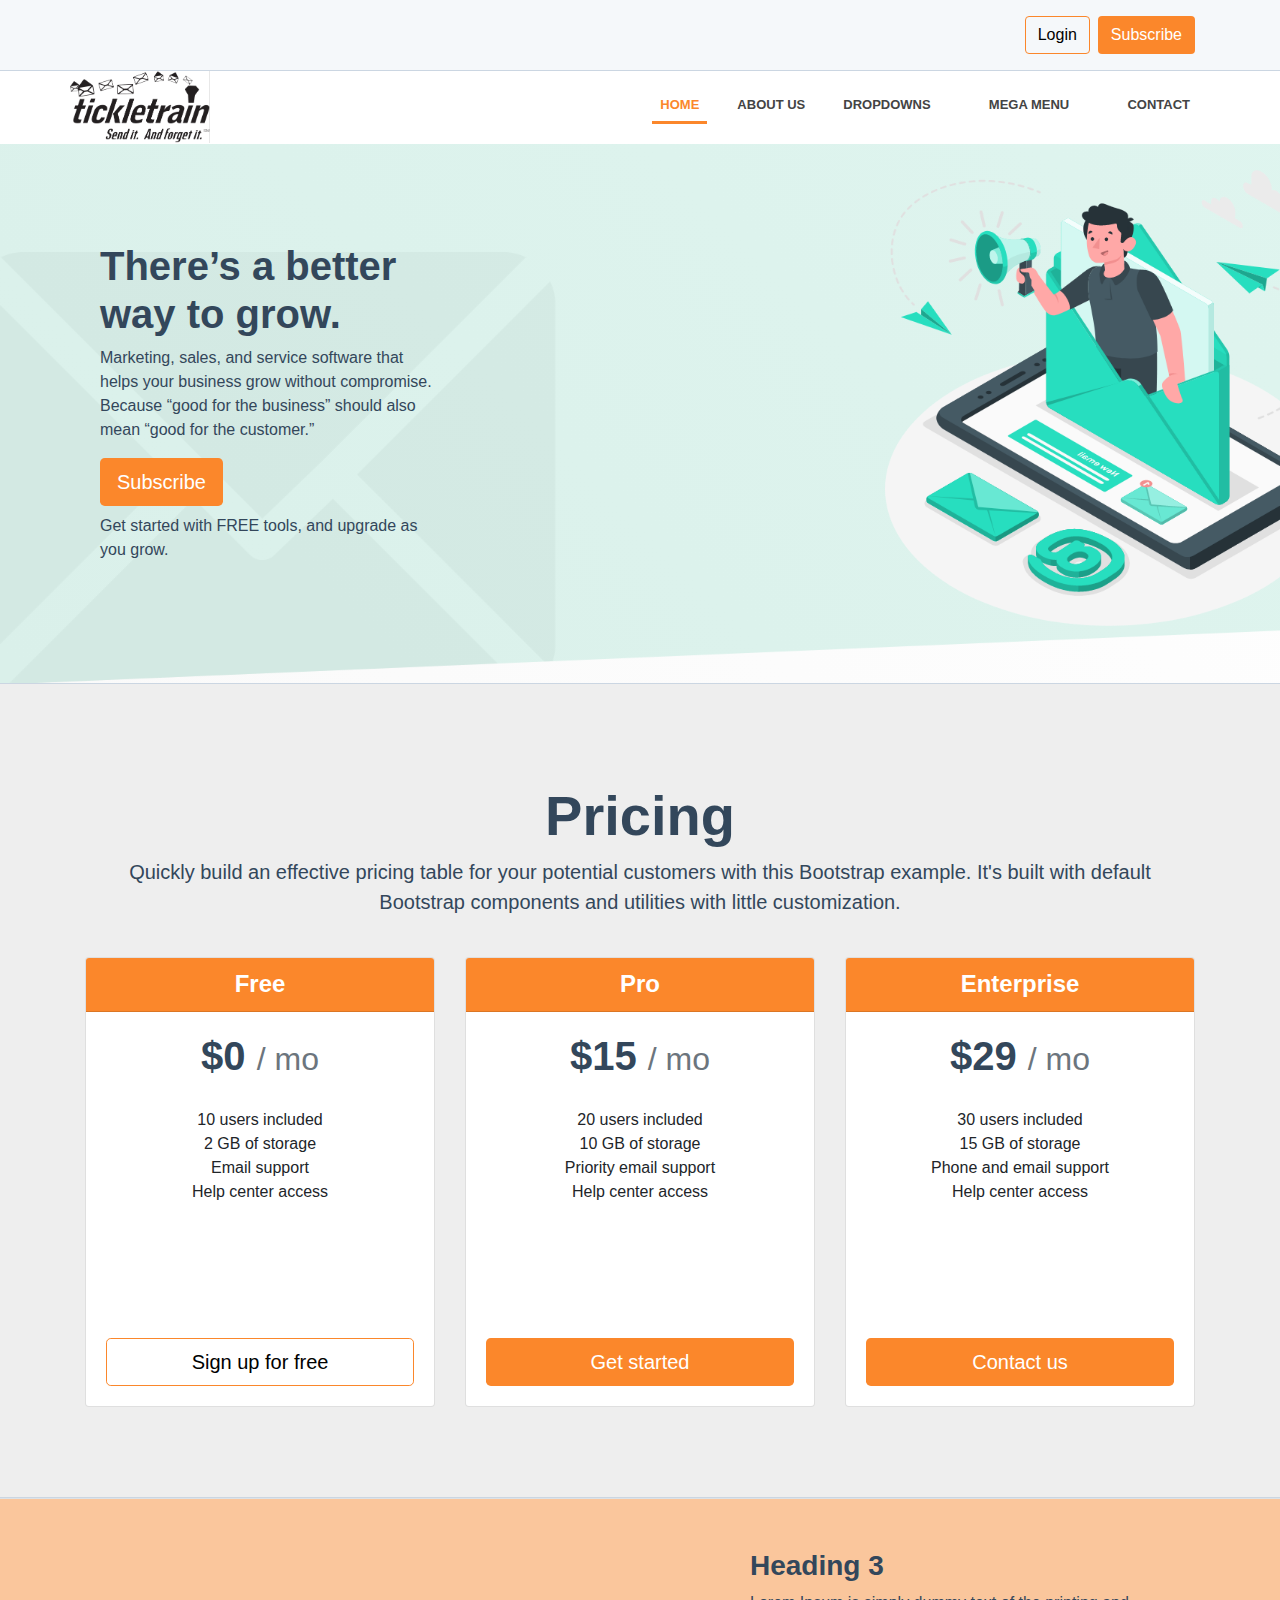
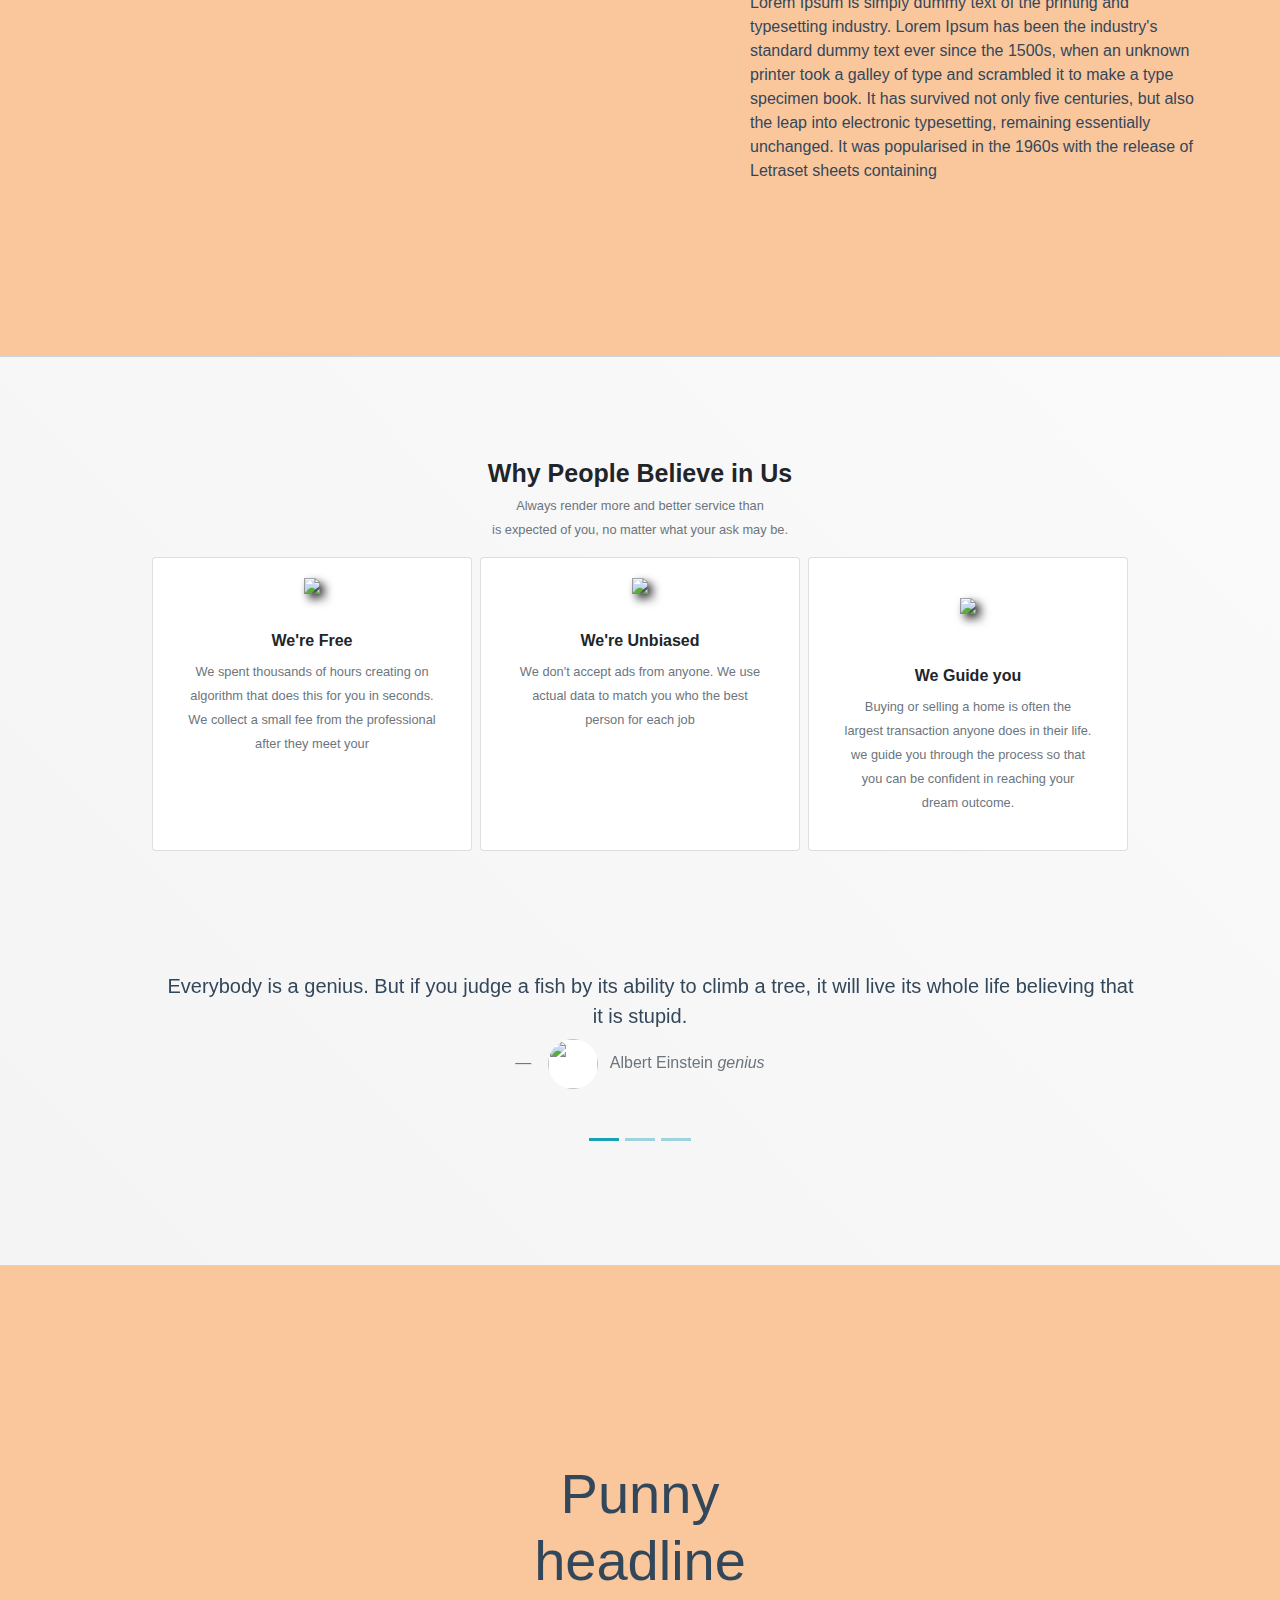
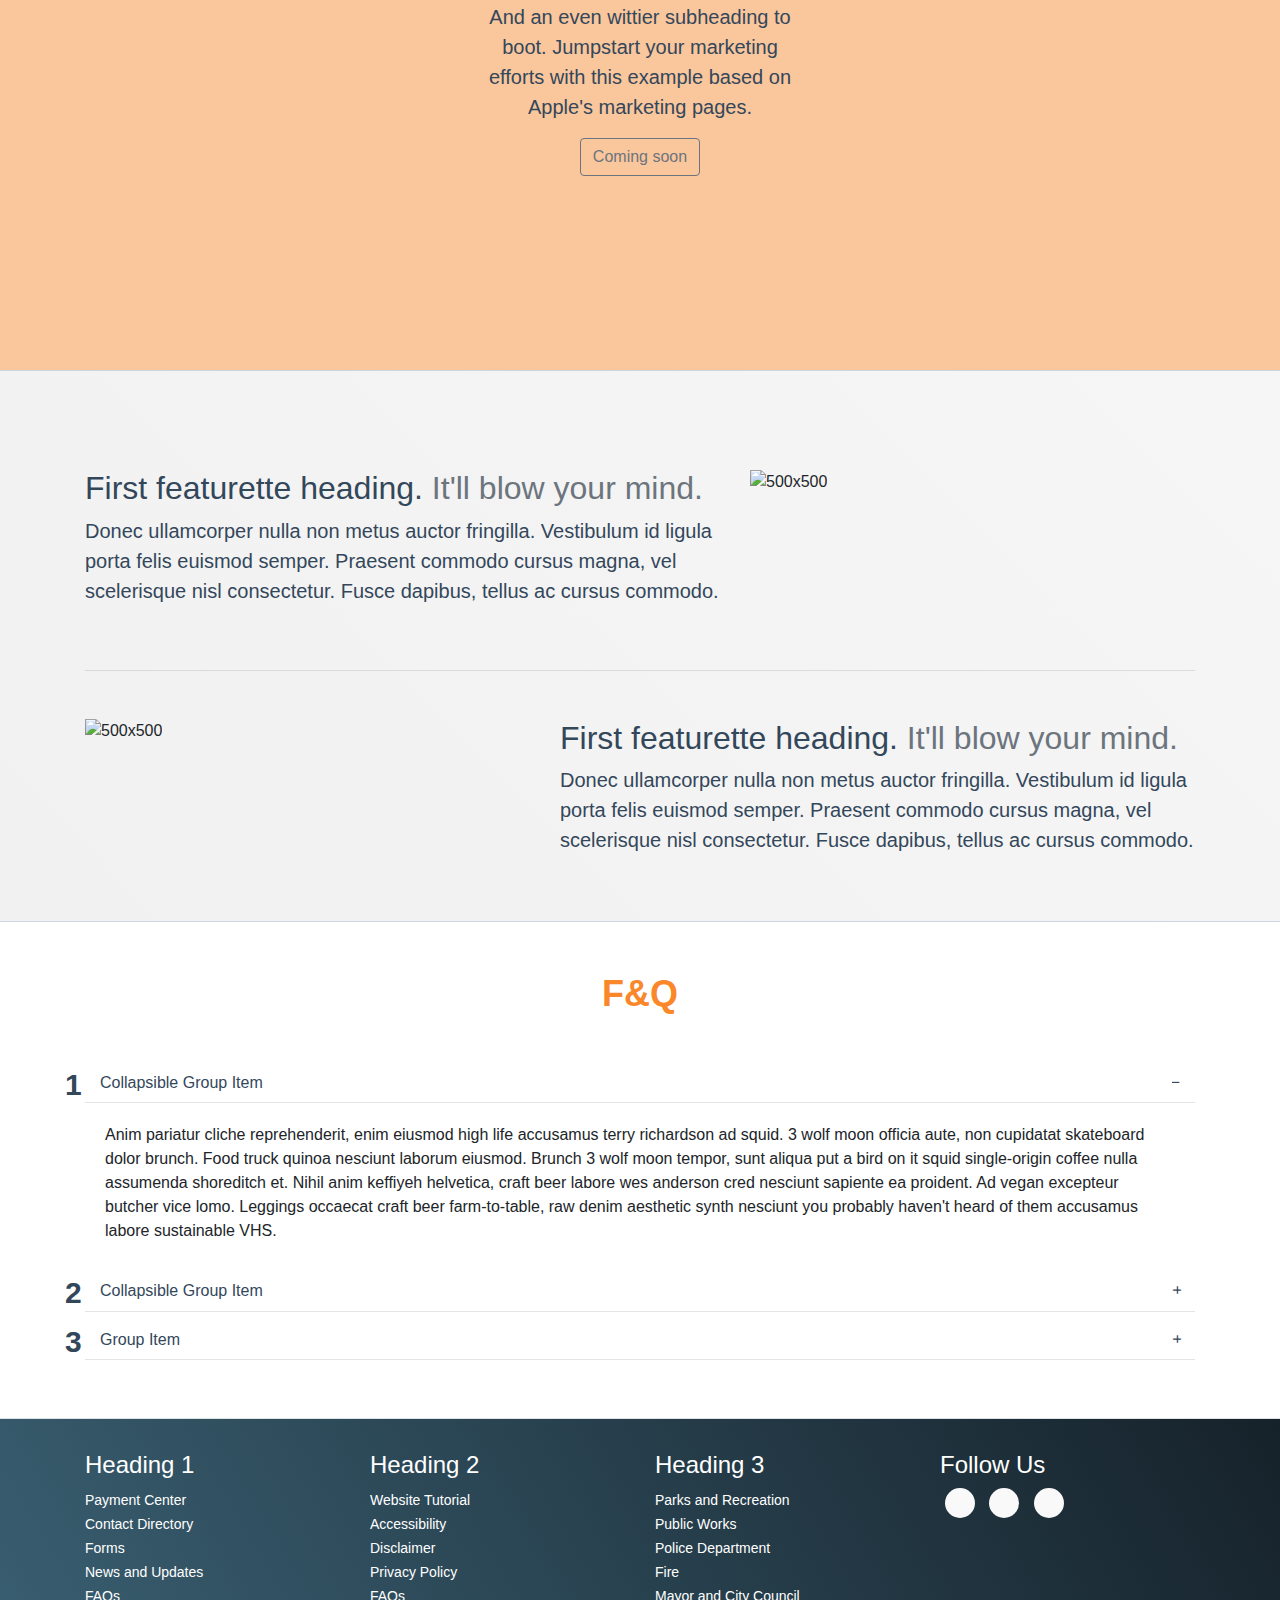
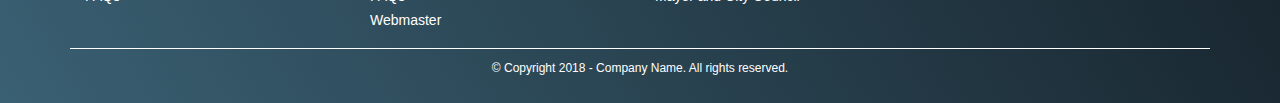
==== commit 60408e63: "relative path" ====
--- a/index.html
+++ b/index.html
@@ -12,16 +12,11 @@
 
     <meta name="viewport" content="width=device-width, initial-scale=1, shrink-to-fit=no">
 
-    <link href="https://fonts.googleapis.com/css?family=Roboto:300,900&display=swap" rel="stylesheet">
-
-
-
     <!-- Bootstrap CSS -->
 
-    <link rel="stylesheet" href="https://maxcdn.bootstrapcdn.com/bootstrap/4.0.0/css/bootstrap.min.css"
-        integrity="sha384-Gn5384xqQ1aoWXA+058RXPxPg6fy4IWvTNh0E263XmFcJlSAwiGgFAW/dAiS6JXm" crossorigin="anonymous">
-
-    <link rel="stylesheet" href="https://use.fontawesome.com/releases/v5.7.2/css/all.css">
+    <link rel="stylesheet" type="text/css" href="vendor/bootstrap/bootstrap.min.css">
+
+    <link rel="stylesheet" href="vendor/fa/fa.css">
 
     <link id="effect" rel="stylesheet" type="text/css" media="all" href="webslidemenu/dropdown-effects/fade-down.css" />
 
@@ -55,7 +50,8 @@
 
                     <div class="container d-flex">
 
-                        <button type="button" class="mr-2 ml-auto btn btn-outline-orange">Login</button>
+                        <button type="button" class="mr-2 ml-auto btn btn-outline-orange" data-toggle="modal"
+                            data-target="#loginModal">Login</button>
 
                         <button type="button" class="btn badge-warning text-white bg-orange">Subscribe</button>
 
@@ -71,7 +67,7 @@
 
                 <a id="wsnavtoggle" class="wsanimated-arrow"><span></span></a>
 
-                <img  src="images/logo.png"  class="img-fluid mobile-logo mt-1">
+                <img src="images/logo.png" class="img-fluid mobile-logo mt-1">
 
                 <a href="tel:123456789" class="callusbtn"><i class="fas fa-phone"></i></a>
 
@@ -97,10 +93,8 @@
 
 
 
-                        <li class="d-md-none">
-                            <button type="button"
-
-                                    class="mr-2 ml-auto btn btn-outline-orange">Login</button>
+                            <li class="d-md-none">
+                                <button type="button" class="mr-2 ml-auto btn btn-outline-orange">Login</button>
 
                                 <button type="button" class="btn badge-warning text-white">Subscribe</button></li>
 
@@ -596,7 +590,7 @@
 
             </section>
 
-           
+
 
             <section class="border-bottom">
 
@@ -960,10 +954,10 @@
 
                                 <h5 class="h6 panel-title mb-0">
 
-                                    <a role="button" class="bg-transparent" data-toggle="collapse" data-target="#collapseOne"
-                                        aria-expanded="true" aria-controls="collapseOne">
-
-                                        <span class="d-none d-md-block">1</span>Collapsible Group Item 
+                                    <a role="button" class="bg-transparent" data-toggle="collapse"
+                                        data-target="#collapseOne" aria-expanded="true" aria-controls="collapseOne">
+
+                                        <span class="d-none d-md-block">1</span>Collapsible Group Item
 
                                     </a>
 
@@ -1008,10 +1002,10 @@
 
                                 <h5 class="h6 panel-title mb-0">
 
-                                    <a role="button" class="bg-transparent" data-toggle="collapse" data-target="#collapseTwo"
-                                        aria-expanded="false" aria-controls="collapseTwo">
-
-                                        <span class="d-none d-md-block">2</span>Collapsible Group Item 
+                                    <a role="button" class="bg-transparent" data-toggle="collapse"
+                                        data-target="#collapseTwo" aria-expanded="false" aria-controls="collapseTwo">
+
+                                        <span class="d-none d-md-block">2</span>Collapsible Group Item
 
                                     </a>
 
@@ -1056,8 +1050,9 @@
 
                                 <h5 class="h6 panel-title mb-0">
 
-                                    <a role="button" class="bg-transparent" data-toggle="collapse" data-target="#collapseThree"
-                                        aria-expanded="false" aria-controls="collapseThree">
+                                    <a role="button" class="bg-transparent" data-toggle="collapse"
+                                        data-target="#collapseThree" aria-expanded="false"
+                                        aria-controls="collapseThree">
 
                                         <span class="d-none d-md-block">3</span> Group Item
 
@@ -1252,36 +1247,70 @@
 
     </div>
 
-
-
-    <!-- Optional JavaScript -->
-
-    <!-- jQuery first, then Popper.js, then Bootstrap JS -->
-
-    <script type="text/javascript" src="vendor/jquery/jquery-3.2.1.min.js"></script>
-  
-
-    <script src="https://cdnjs.cloudflare.com/ajax/libs/popper.js/1.12.9/umd/popper.min.js"
-        integrity="sha384-ApNbgh9B+Y1QKtv3Rn7W3mgPxhU9K/ScQsAP7hUibX39j7fakFPskvXusvfa0b4Q" crossorigin="anonymous">
-
-    </script>
-
-    <script src="https://maxcdn.bootstrapcdn.com/bootstrap/4.0.0/js/bootstrap.min.js"
-        integrity="sha384-JZR6Spejh4U02d8jOt6vLEHfe/JQGiRRSQQxSfFWpi1MquVdAyjUar5+76PVCmYl" crossorigin="anonymous">
-
-    </script>
-
-    <script type="text/javascript" src="webslidemenu/webslidemenu.js"></script>
-
-    <script type="text/javascript" src="js/script.js"></script>
-
-    <script>
-        setTimeout(function () {
-
-            // window.location.reload();
-
-        }, 2000)
-    </script>
+    <!-- Modal Start -->
+    <div class="modal fade" id="loginModal" tabindex="-1" role="dialog" aria-labelledby="exampleModalLabel"
+        aria-hidden="true">
+        <div class="modal-dialog modal-dialog-centered" role="document">
+            <div class="modal-content">
+                <div class="modal-header box-shadow-bottom">
+                    <h4>Login</h4>
+
+                    <div type="button" class="bg-orange close p-1 text-center rounded-circle text-white visible"
+                        data-dismiss="modal" aria-label="Close">
+                        <span aria-hidden="true">&times;</span>
+                    </div>
+                </div>
+                <div class="modal-body">
+                    <div class="d-flex flex-column text-center">
+                        <form class="p-3">
+                            <div class="form-group mt-1">
+                                <input type="email" class="form-control p-2" id="email1"
+                                    placeholder="Your email address...">
+                            </div>
+                            <div class="form-group pb-3">
+                                <input type="password" class="form-control p-2" id="password1"
+                                    placeholder="Your password...">
+                            </div>
+                            <button type="button"
+                                class="btn badge-warning text-white bg-orange btn-block p-2">Login</button>
+                        </form>
+
+                    </div>
+                </div>
+                <div class="modal-footer d-flex justify-content-center">
+                    <div class="signup-section">Not a member yet? <a href="#a" class="text-info"> Sign Up</a>.</div>
+                </div>
+            </div>
+        </div>
+        <!-- Modal End -->
+
+        <!-- Optional JavaScript -->
+
+        <!-- jQuery first, then Popper.js, then Bootstrap JS -->
+
+        <script type="text/javascript" src="vendor/jquery/jquery-3.2.1.min.js"></script>
+
+        <!-- 
+        <script src="https://cdnjs.cloudflare.com/ajax/libs/popper.js/1.12.9/umd/popper.min.js"
+            integrity="sha384-ApNbgh9B+Y1QKtv3Rn7W3mgPxhU9K/ScQsAP7hUibX39j7fakFPskvXusvfa0b4Q" crossorigin="anonymous">
+
+        </script> -->
+
+        <script type="text/javascript" src="vendor/bootstrap/bootstrap.min.js">
+
+        </script>
+
+        <script type="text/javascript" src="webslidemenu/webslidemenu.js"></script>
+
+        <script type="text/javascript" src="js/script.js"></script>
+
+        <script>
+            setTimeout(function () {
+
+                // window.location.reload();
+
+            }, 2000)
+        </script>
 
 </body>
 
--- a/vendor/fa/fa.css
+++ b/vendor/fa/fa.css
@@ -0,0 +1 @@
+.fa,.fab,.fal,.far,.fas{-moz-osx-font-smoothing:grayscale;-webkit-font-smoothing:antialiased;display:inline-block;font-style:normal;font-variant:normal;text-rendering:auto;line-height:1}.fa-lg{font-size:1.33333em;line-height:.75em;vertical-align:-.0667em}.fa-xs{font-size:.75em}.fa-sm{font-size:.875em}.fa-1x{font-size:1em}.fa-2x{font-size:2em}.fa-3x{font-size:3em}.fa-4x{font-size:4em}.fa-5x{font-size:5em}.fa-6x{font-size:6em}.fa-7x{font-size:7em}.fa-8x{font-size:8em}.fa-9x{font-size:9em}.fa-10x{font-size:10em}.fa-fw{text-align:center;width:1.25em}.fa-ul{list-style-type:none;margin-left:2.5em;padding-left:0}.fa-ul>li{position:relative}.fa-li{left:-2em;position:absolute;text-align:center;width:2em;line-height:inherit}.fa-border{border:.08em solid #eee;border-radius:.1em;padding:.2em .25em .15em}.fa-pull-left{float:left}.fa-pull-right{float:right}.fa.fa-pull-left,.fab.fa-pull-left,.fal.fa-pull-left,.far.fa-pull-left,.fas.fa-pull-left{margin-right:.3em}.fa.fa-pull-right,.fab.fa-pull-right,.fal.fa-pull-right,.far.fa-pull-right,.fas.fa-pull-right{margin-left:.3em}.fa-spin{animation:fa-spin 2s infinite linear}.fa-pulse{animation:fa-spin 1s infinite steps(8)}@keyframes fa-spin{0%{transform:rotate(0deg)}to{transform:rotate(1turn)}}.fa-rotate-90{-ms-filter:"progid:DXImageTransform.Microsoft.BasicImage(rotation=1)";transform:rotate(90deg)}.fa-rotate-180{-ms-filter:"progid:DXImageTransform.Microsoft.BasicImage(rotation=2)";transform:rotate(180deg)}.fa-rotate-270{-ms-filter:"progid:DXImageTransform.Microsoft.BasicImage(rotation=3)";transform:rotate(270deg)}.fa-flip-horizontal{-ms-filter:"progid:DXImageTransform.Microsoft.BasicImage(rotation=0, mirror=1)";transform:scaleX(-1)}.fa-flip-vertical{transform:scaleY(-1)}.fa-flip-both,.fa-flip-horizontal.fa-flip-vertical,.fa-flip-vertical{-ms-filter:"progid:DXImageTransform.Microsoft.BasicImage(rotation=2, mirror=1)"}.fa-flip-both,.fa-flip-horizontal.fa-flip-vertical{transform:scale(-1)}:root .fa-flip-both,:root .fa-flip-horizontal,:root .fa-flip-vertical,:root .fa-rotate-90,:root .fa-rotate-180,:root .fa-rotate-270{filter:none}.fa-stack{display:inline-block;height:2em;line-height:2em;position:relative;vertical-align:middle;width:2.5em}.fa-stack-1x,.fa-stack-2x{left:0;position:absolute;text-align:center;width:100%}.fa-stack-1x{line-height:inherit}.fa-stack-2x{font-size:2em}.fa-inverse{color:#fff}.fa-500px:before{content:"\f26e"}.fa-accessible-icon:before{content:"\f368"}.fa-accusoft:before{content:"\f369"}.fa-acquisitions-incorporated:before{content:"\f6af"}.fa-ad:before{content:"\f641"}.fa-address-book:before{content:"\f2b9"}.fa-address-card:before{content:"\f2bb"}.fa-adjust:before{content:"\f042"}.fa-adn:before{content:"\f170"}.fa-adobe:before{content:"\f778"}.fa-adversal:before{content:"\f36a"}.fa-affiliatetheme:before{content:"\f36b"}.fa-air-freshener:before{content:"\f5d0"}.fa-algolia:before{content:"\f36c"}.fa-align-center:before{content:"\f037"}.fa-align-justify:before{content:"\f039"}.fa-align-left:before{content:"\f036"}.fa-align-right:before{content:"\f038"}.fa-alipay:before{content:"\f642"}.fa-allergies:before{content:"\f461"}.fa-amazon:before{content:"\f270"}.fa-amazon-pay:before{content:"\f42c"}.fa-ambulance:before{content:"\f0f9"}.fa-american-sign-language-interpreting:before{content:"\f2a3"}.fa-amilia:before{content:"\f36d"}.fa-anchor:before{content:"\f13d"}.fa-android:before{content:"\f17b"}.fa-angellist:before{content:"\f209"}.fa-angle-double-down:before{content:"\f103"}.fa-angle-double-left:before{content:"\f100"}.fa-angle-double-right:before{content:"\f101"}.fa-angle-double-up:before{content:"\f102"}.fa-angle-down:before{content:"\f107"}.fa-angle-left:before{content:"\f104"}.fa-angle-right:before{content:"\f105"}.fa-angle-up:before{content:"\f106"}.fa-angry:before{content:"\f556"}.fa-angrycreative:before{content:"\f36e"}.fa-angular:before{content:"\f420"}.fa-ankh:before{content:"\f644"}.fa-app-store:before{content:"\f36f"}.fa-app-store-ios:before{content:"\f370"}.fa-apper:before{content:"\f371"}.fa-apple:before{content:"\f179"}.fa-apple-alt:before{content:"\f5d1"}.fa-apple-pay:before{content:"\f415"}.fa-archive:before{content:"\f187"}.fa-archway:before{content:"\f557"}.fa-arrow-alt-circle-down:before{content:"\f358"}.fa-arrow-alt-circle-left:before{content:"\f359"}.fa-arrow-alt-circle-right:before{content:"\f35a"}.fa-arrow-alt-circle-up:before{content:"\f35b"}.fa-arrow-circle-down:before{content:"\f0ab"}.fa-arrow-circle-left:before{content:"\f0a8"}.fa-arrow-circle-right:before{content:"\f0a9"}.fa-arrow-circle-up:before{content:"\f0aa"}.fa-arrow-down:before{content:"\f063"}.fa-arrow-left:before{content:"\f060"}.fa-arrow-right:before{content:"\f061"}.fa-arrow-up:before{content:"\f062"}.fa-arrows-alt:before{content:"\f0b2"}.fa-arrows-alt-h:before{content:"\f337"}.fa-arrows-alt-v:before{content:"\f338"}.fa-artstation:before{content:"\f77a"}.fa-assistive-listening-systems:before{content:"\f2a2"}.fa-asterisk:before{content:"\f069"}.fa-asymmetrik:before{content:"\f372"}.fa-at:before{content:"\f1fa"}.fa-atlas:before{content:"\f558"}.fa-atlassian:before{content:"\f77b"}.fa-atom:before{content:"\f5d2"}.fa-audible:before{content:"\f373"}.fa-audio-description:before{content:"\f29e"}.fa-autoprefixer:before{content:"\f41c"}.fa-avianex:before{content:"\f374"}.fa-aviato:before{content:"\f421"}.fa-award:before{content:"\f559"}.fa-aws:before{content:"\f375"}.fa-baby:before{content:"\f77c"}.fa-baby-carriage:before{content:"\f77d"}.fa-backspace:before{content:"\f55a"}.fa-backward:before{content:"\f04a"}.fa-bacon:before{content:"\f7e5"}.fa-balance-scale:before{content:"\f24e"}.fa-ban:before{content:"\f05e"}.fa-band-aid:before{content:"\f462"}.fa-bandcamp:before{content:"\f2d5"}.fa-barcode:before{content:"\f02a"}.fa-bars:before{content:"\f0c9"}.fa-baseball-ball:before{content:"\f433"}.fa-basketball-ball:before{content:"\f434"}.fa-bath:before{content:"\f2cd"}.fa-battery-empty:before{content:"\f244"}.fa-battery-full:before{content:"\f240"}.fa-battery-half:before{content:"\f242"}.fa-battery-quarter:before{content:"\f243"}.fa-battery-three-quarters:before{content:"\f241"}.fa-bed:before{content:"\f236"}.fa-beer:before{content:"\f0fc"}.fa-behance:before{content:"\f1b4"}.fa-behance-square:before{content:"\f1b5"}.fa-bell:before{content:"\f0f3"}.fa-bell-slash:before{content:"\f1f6"}.fa-bezier-curve:before{content:"\f55b"}.fa-bible:before{content:"\f647"}.fa-bicycle:before{content:"\f206"}.fa-bimobject:before{content:"\f378"}.fa-binoculars:before{content:"\f1e5"}.fa-biohazard:before{content:"\f780"}.fa-birthday-cake:before{content:"\f1fd"}.fa-bitbucket:before{content:"\f171"}.fa-bitcoin:before{content:"\f379"}.fa-bity:before{content:"\f37a"}.fa-black-tie:before{content:"\f27e"}.fa-blackberry:before{content:"\f37b"}.fa-blender:before{content:"\f517"}.fa-blender-phone:before{content:"\f6b6"}.fa-blind:before{content:"\f29d"}.fa-blog:before{content:"\f781"}.fa-blogger:before{content:"\f37c"}.fa-blogger-b:before{content:"\f37d"}.fa-bluetooth:before{content:"\f293"}.fa-bluetooth-b:before{content:"\f294"}.fa-bold:before{content:"\f032"}.fa-bolt:before{content:"\f0e7"}.fa-bomb:before{content:"\f1e2"}.fa-bone:before{content:"\f5d7"}.fa-bong:before{content:"\f55c"}.fa-book:before{content:"\f02d"}.fa-book-dead:before{content:"\f6b7"}.fa-book-medical:before{content:"\f7e6"}.fa-book-open:before{content:"\f518"}.fa-book-reader:before{content:"\f5da"}.fa-bookmark:before{content:"\f02e"}.fa-bowling-ball:before{content:"\f436"}.fa-box:before{content:"\f466"}.fa-box-open:before{content:"\f49e"}.fa-boxes:before{content:"\f468"}.fa-braille:before{content:"\f2a1"}.fa-brain:before{content:"\f5dc"}.fa-bread-slice:before{content:"\f7ec"}.fa-briefcase:before{content:"\f0b1"}.fa-briefcase-medical:before{content:"\f469"}.fa-broadcast-tower:before{content:"\f519"}.fa-broom:before{content:"\f51a"}.fa-brush:before{content:"\f55d"}.fa-btc:before{content:"\f15a"}.fa-bug:before{content:"\f188"}.fa-building:before{content:"\f1ad"}.fa-bullhorn:before{content:"\f0a1"}.fa-bullseye:before{content:"\f140"}.fa-burn:before{content:"\f46a"}.fa-buromobelexperte:before{content:"\f37f"}.fa-bus:before{content:"\f207"}.fa-bus-alt:before{content:"\f55e"}.fa-business-time:before{content:"\f64a"}.fa-buysellads:before{content:"\f20d"}.fa-calculator:before{content:"\f1ec"}.fa-calendar:before{content:"\f133"}.fa-calendar-alt:before{content:"\f073"}.fa-calendar-check:before{content:"\f274"}.fa-calendar-day:before{content:"\f783"}.fa-calendar-minus:before{content:"\f272"}.fa-calendar-plus:before{content:"\f271"}.fa-calendar-times:before{content:"\f273"}.fa-calendar-week:before{content:"\f784"}.fa-camera:before{content:"\f030"}.fa-camera-retro:before{content:"\f083"}.fa-campground:before{content:"\f6bb"}.fa-canadian-maple-leaf:before{content:"\f785"}.fa-candy-cane:before{content:"\f786"}.fa-cannabis:before{content:"\f55f"}.fa-capsules:before{content:"\f46b"}.fa-car:before{content:"\f1b9"}.fa-car-alt:before{content:"\f5de"}.fa-car-battery:before{content:"\f5df"}.fa-car-crash:before{content:"\f5e1"}.fa-car-side:before{content:"\f5e4"}.fa-caret-down:before{content:"\f0d7"}.fa-caret-left:before{content:"\f0d9"}.fa-caret-right:before{content:"\f0da"}.fa-caret-square-down:before{content:"\f150"}.fa-caret-square-left:before{content:"\f191"}.fa-caret-square-right:before{content:"\f152"}.fa-caret-square-up:before{content:"\f151"}.fa-caret-up:before{content:"\f0d8"}.fa-carrot:before{content:"\f787"}.fa-cart-arrow-down:before{content:"\f218"}.fa-cart-plus:before{content:"\f217"}.fa-cash-register:before{content:"\f788"}.fa-cat:before{content:"\f6be"}.fa-cc-amazon-pay:before{content:"\f42d"}.fa-cc-amex:before{content:"\f1f3"}.fa-cc-apple-pay:before{content:"\f416"}.fa-cc-diners-club:before{content:"\f24c"}.fa-cc-discover:before{content:"\f1f2"}.fa-cc-jcb:before{content:"\f24b"}.fa-cc-mastercard:before{content:"\f1f1"}.fa-cc-paypal:before{content:"\f1f4"}.fa-cc-stripe:before{content:"\f1f5"}.fa-cc-visa:before{content:"\f1f0"}.fa-centercode:before{content:"\f380"}.fa-centos:before{content:"\f789"}.fa-certificate:before{content:"\f0a3"}.fa-chair:before{content:"\f6c0"}.fa-chalkboard:before{content:"\f51b"}.fa-chalkboard-teacher:before{content:"\f51c"}.fa-charging-station:before{content:"\f5e7"}.fa-chart-area:before{content:"\f1fe"}.fa-chart-bar:before{content:"\f080"}.fa-chart-line:before{content:"\f201"}.fa-chart-pie:before{content:"\f200"}.fa-check:before{content:"\f00c"}.fa-check-circle:before{content:"\f058"}.fa-check-double:before{content:"\f560"}.fa-check-square:before{content:"\f14a"}.fa-cheese:before{content:"\f7ef"}.fa-chess:before{content:"\f439"}.fa-chess-bishop:before{content:"\f43a"}.fa-chess-board:before{content:"\f43c"}.fa-chess-king:before{content:"\f43f"}.fa-chess-knight:before{content:"\f441"}.fa-chess-pawn:before{content:"\f443"}.fa-chess-queen:before{content:"\f445"}.fa-chess-rook:before{content:"\f447"}.fa-chevron-circle-down:before{content:"\f13a"}.fa-chevron-circle-left:before{content:"\f137"}.fa-chevron-circle-right:before{content:"\f138"}.fa-chevron-circle-up:before{content:"\f139"}.fa-chevron-down:before{content:"\f078"}.fa-chevron-left:before{content:"\f053"}.fa-chevron-right:before{content:"\f054"}.fa-chevron-up:before{content:"\f077"}.fa-child:before{content:"\f1ae"}.fa-chrome:before{content:"\f268"}.fa-church:before{content:"\f51d"}.fa-circle:before{content:"\f111"}.fa-circle-notch:before{content:"\f1ce"}.fa-city:before{content:"\f64f"}.fa-clinic-medical:before{content:"\f7f2"}.fa-clipboard:before{content:"\f328"}.fa-clipboard-check:before{content:"\f46c"}.fa-clipboard-list:before{content:"\f46d"}.fa-clock:before{content:"\f017"}.fa-clone:before{content:"\f24d"}.fa-closed-captioning:before{content:"\f20a"}.fa-cloud:before{content:"\f0c2"}.fa-cloud-download-alt:before{content:"\f381"}.fa-cloud-meatball:before{content:"\f73b"}.fa-cloud-moon:before{content:"\f6c3"}.fa-cloud-moon-rain:before{content:"\f73c"}.fa-cloud-rain:before{content:"\f73d"}.fa-cloud-showers-heavy:before{content:"\f740"}.fa-cloud-sun:before{content:"\f6c4"}.fa-cloud-sun-rain:before{content:"\f743"}.fa-cloud-upload-alt:before{content:"\f382"}.fa-cloudscale:before{content:"\f383"}.fa-cloudsmith:before{content:"\f384"}.fa-cloudversify:before{content:"\f385"}.fa-cocktail:before{content:"\f561"}.fa-code:before{content:"\f121"}.fa-code-branch:before{content:"\f126"}.fa-codepen:before{content:"\f1cb"}.fa-codiepie:before{content:"\f284"}.fa-coffee:before{content:"\f0f4"}.fa-cog:before{content:"\f013"}.fa-cogs:before{content:"\f085"}.fa-coins:before{content:"\f51e"}.fa-columns:before{content:"\f0db"}.fa-comment:before{content:"\f075"}.fa-comment-alt:before{content:"\f27a"}.fa-comment-dollar:before{content:"\f651"}.fa-comment-dots:before{content:"\f4ad"}.fa-comment-medical:before{content:"\f7f5"}.fa-comment-slash:before{content:"\f4b3"}.fa-comments:before{content:"\f086"}.fa-comments-dollar:before{content:"\f653"}.fa-compact-disc:before{content:"\f51f"}.fa-compass:before{content:"\f14e"}.fa-compress:before{content:"\f066"}.fa-compress-arrows-alt:before{content:"\f78c"}.fa-concierge-bell:before{content:"\f562"}.fa-confluence:before{content:"\f78d"}.fa-connectdevelop:before{content:"\f20e"}.fa-contao:before{content:"\f26d"}.fa-cookie:before{content:"\f563"}.fa-cookie-bite:before{content:"\f564"}.fa-copy:before{content:"\f0c5"}.fa-copyright:before{content:"\f1f9"}.fa-couch:before{content:"\f4b8"}.fa-cpanel:before{content:"\f388"}.fa-creative-commons:before{content:"\f25e"}.fa-creative-commons-by:before{content:"\f4e7"}.fa-creative-commons-nc:before{content:"\f4e8"}.fa-creative-commons-nc-eu:before{content:"\f4e9"}.fa-creative-commons-nc-jp:before{content:"\f4ea"}.fa-creative-commons-nd:before{content:"\f4eb"}.fa-creative-commons-pd:before{content:"\f4ec"}.fa-creative-commons-pd-alt:before{content:"\f4ed"}.fa-creative-commons-remix:before{content:"\f4ee"}.fa-creative-commons-sa:before{content:"\f4ef"}.fa-creative-commons-sampling:before{content:"\f4f0"}.fa-creative-commons-sampling-plus:before{content:"\f4f1"}.fa-creative-commons-share:before{content:"\f4f2"}.fa-creative-commons-zero:before{content:"\f4f3"}.fa-credit-card:before{content:"\f09d"}.fa-critical-role:before{content:"\f6c9"}.fa-crop:before{content:"\f125"}.fa-crop-alt:before{content:"\f565"}.fa-cross:before{content:"\f654"}.fa-crosshairs:before{content:"\f05b"}.fa-crow:before{content:"\f520"}.fa-crown:before{content:"\f521"}.fa-crutch:before{content:"\f7f7"}.fa-css3:before{content:"\f13c"}.fa-css3-alt:before{content:"\f38b"}.fa-cube:before{content:"\f1b2"}.fa-cubes:before{content:"\f1b3"}.fa-cut:before{content:"\f0c4"}.fa-cuttlefish:before{content:"\f38c"}.fa-d-and-d:before{content:"\f38d"}.fa-d-and-d-beyond:before{content:"\f6ca"}.fa-dashcube:before{content:"\f210"}.fa-database:before{content:"\f1c0"}.fa-deaf:before{content:"\f2a4"}.fa-delicious:before{content:"\f1a5"}.fa-democrat:before{content:"\f747"}.fa-deploydog:before{content:"\f38e"}.fa-deskpro:before{content:"\f38f"}.fa-desktop:before{content:"\f108"}.fa-dev:before{content:"\f6cc"}.fa-deviantart:before{content:"\f1bd"}.fa-dharmachakra:before{content:"\f655"}.fa-dhl:before{content:"\f790"}.fa-diagnoses:before{content:"\f470"}.fa-diaspora:before{content:"\f791"}.fa-dice:before{content:"\f522"}.fa-dice-d20:before{content:"\f6cf"}.fa-dice-d6:before{content:"\f6d1"}.fa-dice-five:before{content:"\f523"}.fa-dice-four:before{content:"\f524"}.fa-dice-one:before{content:"\f525"}.fa-dice-six:before{content:"\f526"}.fa-dice-three:before{content:"\f527"}.fa-dice-two:before{content:"\f528"}.fa-digg:before{content:"\f1a6"}.fa-digital-ocean:before{content:"\f391"}.fa-digital-tachograph:before{content:"\f566"}.fa-directions:before{content:"\f5eb"}.fa-discord:before{content:"\f392"}.fa-discourse:before{content:"\f393"}.fa-divide:before{content:"\f529"}.fa-dizzy:before{content:"\f567"}.fa-dna:before{content:"\f471"}.fa-dochub:before{content:"\f394"}.fa-docker:before{content:"\f395"}.fa-dog:before{content:"\f6d3"}.fa-dollar-sign:before{content:"\f155"}.fa-dolly:before{content:"\f472"}.fa-dolly-flatbed:before{content:"\f474"}.fa-donate:before{content:"\f4b9"}.fa-door-closed:before{content:"\f52a"}.fa-door-open:before{content:"\f52b"}.fa-dot-circle:before{content:"\f192"}.fa-dove:before{content:"\f4ba"}.fa-download:before{content:"\f019"}.fa-draft2digital:before{content:"\f396"}.fa-drafting-compass:before{content:"\f568"}.fa-dragon:before{content:"\f6d5"}.fa-draw-polygon:before{content:"\f5ee"}.fa-dribbble:before{content:"\f17d"}.fa-dribbble-square:before{content:"\f397"}.fa-dropbox:before{content:"\f16b"}.fa-drum:before{content:"\f569"}.fa-drum-steelpan:before{content:"\f56a"}.fa-drumstick-bite:before{content:"\f6d7"}.fa-drupal:before{content:"\f1a9"}.fa-dumbbell:before{content:"\f44b"}.fa-dumpster:before{content:"\f793"}.fa-dumpster-fire:before{content:"\f794"}.fa-dungeon:before{content:"\f6d9"}.fa-dyalog:before{content:"\f399"}.fa-earlybirds:before{content:"\f39a"}.fa-ebay:before{content:"\f4f4"}.fa-edge:before{content:"\f282"}.fa-edit:before{content:"\f044"}.fa-egg:before{content:"\f7fb"}.fa-eject:before{content:"\f052"}.fa-elementor:before{content:"\f430"}.fa-ellipsis-h:before{content:"\f141"}.fa-ellipsis-v:before{content:"\f142"}.fa-ello:before{content:"\f5f1"}.fa-ember:before{content:"\f423"}.fa-empire:before{content:"\f1d1"}.fa-envelope:before{content:"\f0e0"}.fa-envelope-open:before{content:"\f2b6"}.fa-envelope-open-text:before{content:"\f658"}.fa-envelope-square:before{content:"\f199"}.fa-envira:before{content:"\f299"}.fa-equals:before{content:"\f52c"}.fa-eraser:before{content:"\f12d"}.fa-erlang:before{content:"\f39d"}.fa-ethereum:before{content:"\f42e"}.fa-ethernet:before{content:"\f796"}.fa-etsy:before{content:"\f2d7"}.fa-euro-sign:before{content:"\f153"}.fa-exchange-alt:before{content:"\f362"}.fa-exclamation:before{content:"\f12a"}.fa-exclamation-circle:before{content:"\f06a"}.fa-exclamation-triangle:before{content:"\f071"}.fa-expand:before{content:"\f065"}.fa-expand-arrows-alt:before{content:"\f31e"}.fa-expeditedssl:before{content:"\f23e"}.fa-external-link-alt:before{content:"\f35d"}.fa-external-link-square-alt:before{content:"\f360"}.fa-eye:before{content:"\f06e"}.fa-eye-dropper:before{content:"\f1fb"}.fa-eye-slash:before{content:"\f070"}.fa-facebook:before{content:"\f09a"}.fa-facebook-f:before{content:"\f39e"}.fa-facebook-messenger:before{content:"\f39f"}.fa-facebook-square:before{content:"\f082"}.fa-fantasy-flight-games:before{content:"\f6dc"}.fa-fast-backward:before{content:"\f049"}.fa-fast-forward:before{content:"\f050"}.fa-fax:before{content:"\f1ac"}.fa-feather:before{content:"\f52d"}.fa-feather-alt:before{content:"\f56b"}.fa-fedex:before{content:"\f797"}.fa-fedora:before{content:"\f798"}.fa-female:before{content:"\f182"}.fa-fighter-jet:before{content:"\f0fb"}.fa-figma:before{content:"\f799"}.fa-file:before{content:"\f15b"}.fa-file-alt:before{content:"\f15c"}.fa-file-archive:before{content:"\f1c6"}.fa-file-audio:before{content:"\f1c7"}.fa-file-code:before{content:"\f1c9"}.fa-file-contract:before{content:"\f56c"}.fa-file-csv:before{content:"\f6dd"}.fa-file-download:before{content:"\f56d"}.fa-file-excel:before{content:"\f1c3"}.fa-file-export:before{content:"\f56e"}.fa-file-image:before{content:"\f1c5"}.fa-file-import:before{content:"\f56f"}.fa-file-invoice:before{content:"\f570"}.fa-file-invoice-dollar:before{content:"\f571"}.fa-file-medical:before{content:"\f477"}.fa-file-medical-alt:before{content:"\f478"}.fa-file-pdf:before{content:"\f1c1"}.fa-file-powerpoint:before{content:"\f1c4"}.fa-file-prescription:before{content:"\f572"}.fa-file-signature:before{content:"\f573"}.fa-file-upload:before{content:"\f574"}.fa-file-video:before{content:"\f1c8"}.fa-file-word:before{content:"\f1c2"}.fa-fill:before{content:"\f575"}.fa-fill-drip:before{content:"\f576"}.fa-film:before{content:"\f008"}.fa-filter:before{content:"\f0b0"}.fa-fingerprint:before{content:"\f577"}.fa-fire:before{content:"\f06d"}.fa-fire-alt:before{content:"\f7e4"}.fa-fire-extinguisher:before{content:"\f134"}.fa-firefox:before{content:"\f269"}.fa-first-aid:before{content:"\f479"}.fa-first-order:before{content:"\f2b0"}.fa-first-order-alt:before{content:"\f50a"}.fa-firstdraft:before{content:"\f3a1"}.fa-fish:before{content:"\f578"}.fa-fist-raised:before{content:"\f6de"}.fa-flag:before{content:"\f024"}.fa-flag-checkered:before{content:"\f11e"}.fa-flag-usa:before{content:"\f74d"}.fa-flask:before{content:"\f0c3"}.fa-flickr:before{content:"\f16e"}.fa-flipboard:before{content:"\f44d"}.fa-flushed:before{content:"\f579"}.fa-fly:before{content:"\f417"}.fa-folder:before{content:"\f07b"}.fa-folder-minus:before{content:"\f65d"}.fa-folder-open:before{content:"\f07c"}.fa-folder-plus:before{content:"\f65e"}.fa-font:before{content:"\f031"}.fa-font-awesome:before{content:"\f2b4"}.fa-font-awesome-alt:before{content:"\f35c"}.fa-font-awesome-flag:before{content:"\f425"}.fa-font-awesome-logo-full:before{content:"\f4e6"}.fa-fonticons:before{content:"\f280"}.fa-fonticons-fi:before{content:"\f3a2"}.fa-football-ball:before{content:"\f44e"}.fa-fort-awesome:before{content:"\f286"}.fa-fort-awesome-alt:before{content:"\f3a3"}.fa-forumbee:before{content:"\f211"}.fa-forward:before{content:"\f04e"}.fa-foursquare:before{content:"\f180"}.fa-free-code-camp:before{content:"\f2c5"}.fa-freebsd:before{content:"\f3a4"}.fa-frog:before{content:"\f52e"}.fa-frown:before{content:"\f119"}.fa-frown-open:before{content:"\f57a"}.fa-fulcrum:before{content:"\f50b"}.fa-funnel-dollar:before{content:"\f662"}.fa-futbol:before{content:"\f1e3"}.fa-galactic-republic:before{content:"\f50c"}.fa-galactic-senate:before{content:"\f50d"}.fa-gamepad:before{content:"\f11b"}.fa-gas-pump:before{content:"\f52f"}.fa-gavel:before{content:"\f0e3"}.fa-gem:before{content:"\f3a5"}.fa-genderless:before{content:"\f22d"}.fa-get-pocket:before{content:"\f265"}.fa-gg:before{content:"\f260"}.fa-gg-circle:before{content:"\f261"}.fa-ghost:before{content:"\f6e2"}.fa-gift:before{content:"\f06b"}.fa-gifts:before{content:"\f79c"}.fa-git:before{content:"\f1d3"}.fa-git-square:before{content:"\f1d2"}.fa-github:before{content:"\f09b"}.fa-github-alt:before{content:"\f113"}.fa-github-square:before{content:"\f092"}.fa-gitkraken:before{content:"\f3a6"}.fa-gitlab:before{content:"\f296"}.fa-gitter:before{content:"\f426"}.fa-glass-cheers:before{content:"\f79f"}.fa-glass-martini:before{content:"\f000"}.fa-glass-martini-alt:before{content:"\f57b"}.fa-glass-whiskey:before{content:"\f7a0"}.fa-glasses:before{content:"\f530"}.fa-glide:before{content:"\f2a5"}.fa-glide-g:before{content:"\f2a6"}.fa-globe:before{content:"\f0ac"}.fa-globe-africa:before{content:"\f57c"}.fa-globe-americas:before{content:"\f57d"}.fa-globe-asia:before{content:"\f57e"}.fa-globe-europe:before{content:"\f7a2"}.fa-gofore:before{content:"\f3a7"}.fa-golf-ball:before{content:"\f450"}.fa-goodreads:before{content:"\f3a8"}.fa-goodreads-g:before{content:"\f3a9"}.fa-google:before{content:"\f1a0"}.fa-google-drive:before{content:"\f3aa"}.fa-google-play:before{content:"\f3ab"}.fa-google-plus:before{content:"\f2b3"}.fa-google-plus-g:before{content:"\f0d5"}.fa-google-plus-square:before{content:"\f0d4"}.fa-google-wallet:before{content:"\f1ee"}.fa-gopuram:before{content:"\f664"}.fa-graduation-cap:before{content:"\f19d"}.fa-gratipay:before{content:"\f184"}.fa-grav:before{content:"\f2d6"}.fa-greater-than:before{content:"\f531"}.fa-greater-than-equal:before{content:"\f532"}.fa-grimace:before{content:"\f57f"}.fa-grin:before{content:"\f580"}.fa-grin-alt:before{content:"\f581"}.fa-grin-beam:before{content:"\f582"}.fa-grin-beam-sweat:before{content:"\f583"}.fa-grin-hearts:before{content:"\f584"}.fa-grin-squint:before{content:"\f585"}.fa-grin-squint-tears:before{content:"\f586"}.fa-grin-stars:before{content:"\f587"}.fa-grin-tears:before{content:"\f588"}.fa-grin-tongue:before{content:"\f589"}.fa-grin-tongue-squint:before{content:"\f58a"}.fa-grin-tongue-wink:before{content:"\f58b"}.fa-grin-wink:before{content:"\f58c"}.fa-grip-horizontal:before{content:"\f58d"}.fa-grip-lines:before{content:"\f7a4"}.fa-grip-lines-vertical:before{content:"\f7a5"}.fa-grip-vertical:before{content:"\f58e"}.fa-gripfire:before{content:"\f3ac"}.fa-grunt:before{content:"\f3ad"}.fa-guitar:before{content:"\f7a6"}.fa-gulp:before{content:"\f3ae"}.fa-h-square:before{content:"\f0fd"}.fa-hacker-news:before{content:"\f1d4"}.fa-hacker-news-square:before{content:"\f3af"}.fa-hackerrank:before{content:"\f5f7"}.fa-hamburger:before{content:"\f805"}.fa-hammer:before{content:"\f6e3"}.fa-hamsa:before{content:"\f665"}.fa-hand-holding:before{content:"\f4bd"}.fa-hand-holding-heart:before{content:"\f4be"}.fa-hand-holding-usd:before{content:"\f4c0"}.fa-hand-lizard:before{content:"\f258"}.fa-hand-middle-finger:before{content:"\f806"}.fa-hand-paper:before{content:"\f256"}.fa-hand-peace:before{content:"\f25b"}.fa-hand-point-down:before{content:"\f0a7"}.fa-hand-point-left:before{content:"\f0a5"}.fa-hand-point-right:before{content:"\f0a4"}.fa-hand-point-up:before{content:"\f0a6"}.fa-hand-pointer:before{content:"\f25a"}.fa-hand-rock:before{content:"\f255"}.fa-hand-scissors:before{content:"\f257"}.fa-hand-spock:before{content:"\f259"}.fa-hands:before{content:"\f4c2"}.fa-hands-helping:before{content:"\f4c4"}.fa-handshake:before{content:"\f2b5"}.fa-hanukiah:before{content:"\f6e6"}.fa-hard-hat:before{content:"\f807"}.fa-hashtag:before{content:"\f292"}.fa-hat-wizard:before{content:"\f6e8"}.fa-haykal:before{content:"\f666"}.fa-hdd:before{content:"\f0a0"}.fa-heading:before{content:"\f1dc"}.fa-headphones:before{content:"\f025"}.fa-headphones-alt:before{content:"\f58f"}.fa-headset:before{content:"\f590"}.fa-heart:before{content:"\f004"}.fa-heart-broken:before{content:"\f7a9"}.fa-heartbeat:before{content:"\f21e"}.fa-helicopter:before{content:"\f533"}.fa-highlighter:before{content:"\f591"}.fa-hiking:before{content:"\f6ec"}.fa-hippo:before{content:"\f6ed"}.fa-hips:before{content:"\f452"}.fa-hire-a-helper:before{content:"\f3b0"}.fa-history:before{content:"\f1da"}.fa-hockey-puck:before{content:"\f453"}.fa-holly-berry:before{content:"\f7aa"}.fa-home:before{content:"\f015"}.fa-hooli:before{content:"\f427"}.fa-hornbill:before{content:"\f592"}.fa-horse:before{content:"\f6f0"}.fa-horse-head:before{content:"\f7ab"}.fa-hospital:before{content:"\f0f8"}.fa-hospital-alt:before{content:"\f47d"}.fa-hospital-symbol:before{content:"\f47e"}.fa-hot-tub:before{content:"\f593"}.fa-hotdog:before{content:"\f80f"}.fa-hotel:before{content:"\f594"}.fa-hotjar:before{content:"\f3b1"}.fa-hourglass:before{content:"\f254"}.fa-hourglass-end:before{content:"\f253"}.fa-hourglass-half:before{content:"\f252"}.fa-hourglass-start:before{content:"\f251"}.fa-house-damage:before{content:"\f6f1"}.fa-houzz:before{content:"\f27c"}.fa-hryvnia:before{content:"\f6f2"}.fa-html5:before{content:"\f13b"}.fa-hubspot:before{content:"\f3b2"}.fa-i-cursor:before{content:"\f246"}.fa-ice-cream:before{content:"\f810"}.fa-icicles:before{content:"\f7ad"}.fa-id-badge:before{content:"\f2c1"}.fa-id-card:before{content:"\f2c2"}.fa-id-card-alt:before{content:"\f47f"}.fa-igloo:before{content:"\f7ae"}.fa-image:before{content:"\f03e"}.fa-images:before{content:"\f302"}.fa-imdb:before{content:"\f2d8"}.fa-inbox:before{content:"\f01c"}.fa-indent:before{content:"\f03c"}.fa-industry:before{content:"\f275"}.fa-infinity:before{content:"\f534"}.fa-info:before{content:"\f129"}.fa-info-circle:before{content:"\f05a"}.fa-instagram:before{content:"\f16d"}.fa-intercom:before{content:"\f7af"}.fa-internet-explorer:before{content:"\f26b"}.fa-invision:before{content:"\f7b0"}.fa-ioxhost:before{content:"\f208"}.fa-italic:before{content:"\f033"}.fa-itunes:before{content:"\f3b4"}.fa-itunes-note:before{content:"\f3b5"}.fa-java:before{content:"\f4e4"}.fa-jedi:before{content:"\f669"}.fa-jedi-order:before{content:"\f50e"}.fa-jenkins:before{content:"\f3b6"}.fa-jira:before{content:"\f7b1"}.fa-joget:before{content:"\f3b7"}.fa-joint:before{content:"\f595"}.fa-joomla:before{content:"\f1aa"}.fa-journal-whills:before{content:"\f66a"}.fa-js:before{content:"\f3b8"}.fa-js-square:before{content:"\f3b9"}.fa-jsfiddle:before{content:"\f1cc"}.fa-kaaba:before{content:"\f66b"}.fa-kaggle:before{content:"\f5fa"}.fa-key:before{content:"\f084"}.fa-keybase:before{content:"\f4f5"}.fa-keyboard:before{content:"\f11c"}.fa-keycdn:before{content:"\f3ba"}.fa-khanda:before{content:"\f66d"}.fa-kickstarter:before{content:"\f3bb"}.fa-kickstarter-k:before{content:"\f3bc"}.fa-kiss:before{content:"\f596"}.fa-kiss-beam:before{content:"\f597"}.fa-kiss-wink-heart:before{content:"\f598"}.fa-kiwi-bird:before{content:"\f535"}.fa-korvue:before{content:"\f42f"}.fa-landmark:before{content:"\f66f"}.fa-language:before{content:"\f1ab"}.fa-laptop:before{content:"\f109"}.fa-laptop-code:before{content:"\f5fc"}.fa-laptop-medical:before{content:"\f812"}.fa-laravel:before{content:"\f3bd"}.fa-lastfm:before{content:"\f202"}.fa-lastfm-square:before{content:"\f203"}.fa-laugh:before{content:"\f599"}.fa-laugh-beam:before{content:"\f59a"}.fa-laugh-squint:before{content:"\f59b"}.fa-laugh-wink:before{content:"\f59c"}.fa-layer-group:before{content:"\f5fd"}.fa-leaf:before{content:"\f06c"}.fa-leanpub:before{content:"\f212"}.fa-lemon:before{content:"\f094"}.fa-less:before{content:"\f41d"}.fa-less-than:before{content:"\f536"}.fa-less-than-equal:before{content:"\f537"}.fa-level-down-alt:before{content:"\f3be"}.fa-level-up-alt:before{content:"\f3bf"}.fa-life-ring:before{content:"\f1cd"}.fa-lightbulb:before{content:"\f0eb"}.fa-line:before{content:"\f3c0"}.fa-link:before{content:"\f0c1"}.fa-linkedin:before{content:"\f08c"}.fa-linkedin-in:before{content:"\f0e1"}.fa-linode:before{content:"\f2b8"}.fa-linux:before{content:"\f17c"}.fa-lira-sign:before{content:"\f195"}.fa-list:before{content:"\f03a"}.fa-list-alt:before{content:"\f022"}.fa-list-ol:before{content:"\f0cb"}.fa-list-ul:before{content:"\f0ca"}.fa-location-arrow:before{content:"\f124"}.fa-lock:before{content:"\f023"}.fa-lock-open:before{content:"\f3c1"}.fa-long-arrow-alt-down:before{content:"\f309"}.fa-long-arrow-alt-left:before{content:"\f30a"}.fa-long-arrow-alt-right:before{content:"\f30b"}.fa-long-arrow-alt-up:before{content:"\f30c"}.fa-low-vision:before{content:"\f2a8"}.fa-luggage-cart:before{content:"\f59d"}.fa-lyft:before{content:"\f3c3"}.fa-magento:before{content:"\f3c4"}.fa-magic:before{content:"\f0d0"}.fa-magnet:before{content:"\f076"}.fa-mail-bulk:before{content:"\f674"}.fa-mailchimp:before{content:"\f59e"}.fa-male:before{content:"\f183"}.fa-mandalorian:before{content:"\f50f"}.fa-map:before{content:"\f279"}.fa-map-marked:before{content:"\f59f"}.fa-map-marked-alt:before{content:"\f5a0"}.fa-map-marker:before{content:"\f041"}.fa-map-marker-alt:before{content:"\f3c5"}.fa-map-pin:before{content:"\f276"}.fa-map-signs:before{content:"\f277"}.fa-markdown:before{content:"\f60f"}.fa-marker:before{content:"\f5a1"}.fa-mars:before{content:"\f222"}.fa-mars-double:before{content:"\f227"}.fa-mars-stroke:before{content:"\f229"}.fa-mars-stroke-h:before{content:"\f22b"}.fa-mars-stroke-v:before{content:"\f22a"}.fa-mask:before{content:"\f6fa"}.fa-mastodon:before{content:"\f4f6"}.fa-maxcdn:before{content:"\f136"}.fa-medal:before{content:"\f5a2"}.fa-medapps:before{content:"\f3c6"}.fa-medium:before{content:"\f23a"}.fa-medium-m:before{content:"\f3c7"}.fa-medkit:before{content:"\f0fa"}.fa-medrt:before{content:"\f3c8"}.fa-meetup:before{content:"\f2e0"}.fa-megaport:before{content:"\f5a3"}.fa-meh:before{content:"\f11a"}.fa-meh-blank:before{content:"\f5a4"}.fa-meh-rolling-eyes:before{content:"\f5a5"}.fa-memory:before{content:"\f538"}.fa-mendeley:before{content:"\f7b3"}.fa-menorah:before{content:"\f676"}.fa-mercury:before{content:"\f223"}.fa-meteor:before{content:"\f753"}.fa-microchip:before{content:"\f2db"}.fa-microphone:before{content:"\f130"}.fa-microphone-alt:before{content:"\f3c9"}.fa-microphone-alt-slash:before{content:"\f539"}.fa-microphone-slash:before{content:"\f131"}.fa-microscope:before{content:"\f610"}.fa-microsoft:before{content:"\f3ca"}.fa-minus:before{content:"\f068"}.fa-minus-circle:before{content:"\f056"}.fa-minus-square:before{content:"\f146"}.fa-mitten:before{content:"\f7b5"}.fa-mix:before{content:"\f3cb"}.fa-mixcloud:before{content:"\f289"}.fa-mizuni:before{content:"\f3cc"}.fa-mobile:before{content:"\f10b"}.fa-mobile-alt:before{content:"\f3cd"}.fa-modx:before{content:"\f285"}.fa-monero:before{content:"\f3d0"}.fa-money-bill:before{content:"\f0d6"}.fa-money-bill-alt:before{content:"\f3d1"}.fa-money-bill-wave:before{content:"\f53a"}.fa-money-bill-wave-alt:before{content:"\f53b"}.fa-money-check:before{content:"\f53c"}.fa-money-check-alt:before{content:"\f53d"}.fa-monument:before{content:"\f5a6"}.fa-moon:before{content:"\f186"}.fa-mortar-pestle:before{content:"\f5a7"}.fa-mosque:before{content:"\f678"}.fa-motorcycle:before{content:"\f21c"}.fa-mountain:before{content:"\f6fc"}.fa-mouse-pointer:before{content:"\f245"}.fa-mug-hot:before{content:"\f7b6"}.fa-music:before{content:"\f001"}.fa-napster:before{content:"\f3d2"}.fa-neos:before{content:"\f612"}.fa-network-wired:before{content:"\f6ff"}.fa-neuter:before{content:"\f22c"}.fa-newspaper:before{content:"\f1ea"}.fa-nimblr:before{content:"\f5a8"}.fa-nintendo-switch:before{content:"\f418"}.fa-node:before{content:"\f419"}.fa-node-js:before{content:"\f3d3"}.fa-not-equal:before{content:"\f53e"}.fa-notes-medical:before{content:"\f481"}.fa-npm:before{content:"\f3d4"}.fa-ns8:before{content:"\f3d5"}.fa-nutritionix:before{content:"\f3d6"}.fa-object-group:before{content:"\f247"}.fa-object-ungroup:before{content:"\f248"}.fa-odnoklassniki:before{content:"\f263"}.fa-odnoklassniki-square:before{content:"\f264"}.fa-oil-can:before{content:"\f613"}.fa-old-republic:before{content:"\f510"}.fa-om:before{content:"\f679"}.fa-opencart:before{content:"\f23d"}.fa-openid:before{content:"\f19b"}.fa-opera:before{content:"\f26a"}.fa-optin-monster:before{content:"\f23c"}.fa-osi:before{content:"\f41a"}.fa-otter:before{content:"\f700"}.fa-outdent:before{content:"\f03b"}.fa-page4:before{content:"\f3d7"}.fa-pagelines:before{content:"\f18c"}.fa-pager:before{content:"\f815"}.fa-paint-brush:before{content:"\f1fc"}.fa-paint-roller:before{content:"\f5aa"}.fa-palette:before{content:"\f53f"}.fa-palfed:before{content:"\f3d8"}.fa-pallet:before{content:"\f482"}.fa-paper-plane:before{content:"\f1d8"}.fa-paperclip:before{content:"\f0c6"}.fa-parachute-box:before{content:"\f4cd"}.fa-paragraph:before{content:"\f1dd"}.fa-parking:before{content:"\f540"}.fa-passport:before{content:"\f5ab"}.fa-pastafarianism:before{content:"\f67b"}.fa-paste:before{content:"\f0ea"}.fa-patreon:before{content:"\f3d9"}.fa-pause:before{content:"\f04c"}.fa-pause-circle:before{content:"\f28b"}.fa-paw:before{content:"\f1b0"}.fa-paypal:before{content:"\f1ed"}.fa-peace:before{content:"\f67c"}.fa-pen:before{content:"\f304"}.fa-pen-alt:before{content:"\f305"}.fa-pen-fancy:before{content:"\f5ac"}.fa-pen-nib:before{content:"\f5ad"}.fa-pen-square:before{content:"\f14b"}.fa-pencil-alt:before{content:"\f303"}.fa-pencil-ruler:before{content:"\f5ae"}.fa-penny-arcade:before{content:"\f704"}.fa-people-carry:before{content:"\f4ce"}.fa-pepper-hot:before{content:"\f816"}.fa-percent:before{content:"\f295"}.fa-percentage:before{content:"\f541"}.fa-periscope:before{content:"\f3da"}.fa-person-booth:before{content:"\f756"}.fa-phabricator:before{content:"\f3db"}.fa-phoenix-framework:before{content:"\f3dc"}.fa-phoenix-squadron:before{content:"\f511"}.fa-phone:before{content:"\f095"}.fa-phone-slash:before{content:"\f3dd"}.fa-phone-square:before{content:"\f098"}.fa-phone-volume:before{content:"\f2a0"}.fa-php:before{content:"\f457"}.fa-pied-piper:before{content:"\f2ae"}.fa-pied-piper-alt:before{content:"\f1a8"}.fa-pied-piper-hat:before{content:"\f4e5"}.fa-pied-piper-pp:before{content:"\f1a7"}.fa-piggy-bank:before{content:"\f4d3"}.fa-pills:before{content:"\f484"}.fa-pinterest:before{content:"\f0d2"}.fa-pinterest-p:before{content:"\f231"}.fa-pinterest-square:before{content:"\f0d3"}.fa-pizza-slice:before{content:"\f818"}.fa-place-of-worship:before{content:"\f67f"}.fa-plane:before{content:"\f072"}.fa-plane-arrival:before{content:"\f5af"}.fa-plane-departure:before{content:"\f5b0"}.fa-play:before{content:"\f04b"}.fa-play-circle:before{content:"\f144"}.fa-playstation:before{content:"\f3df"}.fa-plug:before{content:"\f1e6"}.fa-plus:before{content:"\f067"}.fa-plus-circle:before{content:"\f055"}.fa-plus-square:before{content:"\f0fe"}.fa-podcast:before{content:"\f2ce"}.fa-poll:before{content:"\f681"}.fa-poll-h:before{content:"\f682"}.fa-poo:before{content:"\f2fe"}.fa-poo-storm:before{content:"\f75a"}.fa-poop:before{content:"\f619"}.fa-portrait:before{content:"\f3e0"}.fa-pound-sign:before{content:"\f154"}.fa-power-off:before{content:"\f011"}.fa-pray:before{content:"\f683"}.fa-praying-hands:before{content:"\f684"}.fa-prescription:before{content:"\f5b1"}.fa-prescription-bottle:before{content:"\f485"}.fa-prescription-bottle-alt:before{content:"\f486"}.fa-print:before{content:"\f02f"}.fa-procedures:before{content:"\f487"}.fa-product-hunt:before{content:"\f288"}.fa-project-diagram:before{content:"\f542"}.fa-pushed:before{content:"\f3e1"}.fa-puzzle-piece:before{content:"\f12e"}.fa-python:before{content:"\f3e2"}.fa-qq:before{content:"\f1d6"}.fa-qrcode:before{content:"\f029"}.fa-question:before{content:"\f128"}.fa-question-circle:before{content:"\f059"}.fa-quidditch:before{content:"\f458"}.fa-quinscape:before{content:"\f459"}.fa-quora:before{content:"\f2c4"}.fa-quote-left:before{content:"\f10d"}.fa-quote-right:before{content:"\f10e"}.fa-quran:before{content:"\f687"}.fa-r-project:before{content:"\f4f7"}.fa-radiation:before{content:"\f7b9"}.fa-radiation-alt:before{content:"\f7ba"}.fa-rainbow:before{content:"\f75b"}.fa-random:before{content:"\f074"}.fa-raspberry-pi:before{content:"\f7bb"}.fa-ravelry:before{content:"\f2d9"}.fa-react:before{content:"\f41b"}.fa-reacteurope:before{content:"\f75d"}.fa-readme:before{content:"\f4d5"}.fa-rebel:before{content:"\f1d0"}.fa-receipt:before{content:"\f543"}.fa-recycle:before{content:"\f1b8"}.fa-red-river:before{content:"\f3e3"}.fa-reddit:before{content:"\f1a1"}.fa-reddit-alien:before{content:"\f281"}.fa-reddit-square:before{content:"\f1a2"}.fa-redhat:before{content:"\f7bc"}.fa-redo:before{content:"\f01e"}.fa-redo-alt:before{content:"\f2f9"}.fa-registered:before{content:"\f25d"}.fa-renren:before{content:"\f18b"}.fa-reply:before{content:"\f3e5"}.fa-reply-all:before{content:"\f122"}.fa-replyd:before{content:"\f3e6"}.fa-republican:before{content:"\f75e"}.fa-researchgate:before{content:"\f4f8"}.fa-resolving:before{content:"\f3e7"}.fa-restroom:before{content:"\f7bd"}.fa-retweet:before{content:"\f079"}.fa-rev:before{content:"\f5b2"}.fa-ribbon:before{content:"\f4d6"}.fa-ring:before{content:"\f70b"}.fa-road:before{content:"\f018"}.fa-robot:before{content:"\f544"}.fa-rocket:before{content:"\f135"}.fa-rocketchat:before{content:"\f3e8"}.fa-rockrms:before{content:"\f3e9"}.fa-route:before{content:"\f4d7"}.fa-rss:before{content:"\f09e"}.fa-rss-square:before{content:"\f143"}.fa-ruble-sign:before{content:"\f158"}.fa-ruler:before{content:"\f545"}.fa-ruler-combined:before{content:"\f546"}.fa-ruler-horizontal:before{content:"\f547"}.fa-ruler-vertical:before{content:"\f548"}.fa-running:before{content:"\f70c"}.fa-rupee-sign:before{content:"\f156"}.fa-sad-cry:before{content:"\f5b3"}.fa-sad-tear:before{content:"\f5b4"}.fa-safari:before{content:"\f267"}.fa-sass:before{content:"\f41e"}.fa-satellite:before{content:"\f7bf"}.fa-satellite-dish:before{content:"\f7c0"}.fa-save:before{content:"\f0c7"}.fa-schlix:before{content:"\f3ea"}.fa-school:before{content:"\f549"}.fa-screwdriver:before{content:"\f54a"}.fa-scribd:before{content:"\f28a"}.fa-scroll:before{content:"\f70e"}.fa-sd-card:before{content:"\f7c2"}.fa-search:before{content:"\f002"}.fa-search-dollar:before{content:"\f688"}.fa-search-location:before{content:"\f689"}.fa-search-minus:before{content:"\f010"}.fa-search-plus:before{content:"\f00e"}.fa-searchengin:before{content:"\f3eb"}.fa-seedling:before{content:"\f4d8"}.fa-sellcast:before{content:"\f2da"}.fa-sellsy:before{content:"\f213"}.fa-server:before{content:"\f233"}.fa-servicestack:before{content:"\f3ec"}.fa-shapes:before{content:"\f61f"}.fa-share:before{content:"\f064"}.fa-share-alt:before{content:"\f1e0"}.fa-share-alt-square:before{content:"\f1e1"}.fa-share-square:before{content:"\f14d"}.fa-shekel-sign:before{content:"\f20b"}.fa-shield-alt:before{content:"\f3ed"}.fa-ship:before{content:"\f21a"}.fa-shipping-fast:before{content:"\f48b"}.fa-shirtsinbulk:before{content:"\f214"}.fa-shoe-prints:before{content:"\f54b"}.fa-shopping-bag:before{content:"\f290"}.fa-shopping-basket:before{content:"\f291"}.fa-shopping-cart:before{content:"\f07a"}.fa-shopware:before{content:"\f5b5"}.fa-shower:before{content:"\f2cc"}.fa-shuttle-van:before{content:"\f5b6"}.fa-sign:before{content:"\f4d9"}.fa-sign-in-alt:before{content:"\f2f6"}.fa-sign-language:before{content:"\f2a7"}.fa-sign-out-alt:before{content:"\f2f5"}.fa-signal:before{content:"\f012"}.fa-signature:before{content:"\f5b7"}.fa-sim-card:before{content:"\f7c4"}.fa-simplybuilt:before{content:"\f215"}.fa-sistrix:before{content:"\f3ee"}.fa-sitemap:before{content:"\f0e8"}.fa-sith:before{content:"\f512"}.fa-skating:before{content:"\f7c5"}.fa-sketch:before{content:"\f7c6"}.fa-skiing:before{content:"\f7c9"}.fa-skiing-nordic:before{content:"\f7ca"}.fa-skull:before{content:"\f54c"}.fa-skull-crossbones:before{content:"\f714"}.fa-skyatlas:before{content:"\f216"}.fa-skype:before{content:"\f17e"}.fa-slack:before{content:"\f198"}.fa-slack-hash:before{content:"\f3ef"}.fa-slash:before{content:"\f715"}.fa-sleigh:before{content:"\f7cc"}.fa-sliders-h:before{content:"\f1de"}.fa-slideshare:before{content:"\f1e7"}.fa-smile:before{content:"\f118"}.fa-smile-beam:before{content:"\f5b8"}.fa-smile-wink:before{content:"\f4da"}.fa-smog:before{content:"\f75f"}.fa-smoking:before{content:"\f48d"}.fa-smoking-ban:before{content:"\f54d"}.fa-sms:before{content:"\f7cd"}.fa-snapchat:before{content:"\f2ab"}.fa-snapchat-ghost:before{content:"\f2ac"}.fa-snapchat-square:before{content:"\f2ad"}.fa-snowboarding:before{content:"\f7ce"}.fa-snowflake:before{content:"\f2dc"}.fa-snowman:before{content:"\f7d0"}.fa-snowplow:before{content:"\f7d2"}.fa-socks:before{content:"\f696"}.fa-solar-panel:before{content:"\f5ba"}.fa-sort:before{content:"\f0dc"}.fa-sort-alpha-down:before{content:"\f15d"}.fa-sort-alpha-up:before{content:"\f15e"}.fa-sort-amount-down:before{content:"\f160"}.fa-sort-amount-up:before{content:"\f161"}.fa-sort-down:before{content:"\f0dd"}.fa-sort-numeric-down:before{content:"\f162"}.fa-sort-numeric-up:before{content:"\f163"}.fa-sort-up:before{content:"\f0de"}.fa-soundcloud:before{content:"\f1be"}.fa-sourcetree:before{content:"\f7d3"}.fa-spa:before{content:"\f5bb"}.fa-space-shuttle:before{content:"\f197"}.fa-speakap:before{content:"\f3f3"}.fa-spider:before{content:"\f717"}.fa-spinner:before{content:"\f110"}.fa-splotch:before{content:"\f5bc"}.fa-spotify:before{content:"\f1bc"}.fa-spray-can:before{content:"\f5bd"}.fa-square:before{content:"\f0c8"}.fa-square-full:before{content:"\f45c"}.fa-square-root-alt:before{content:"\f698"}.fa-squarespace:before{content:"\f5be"}.fa-stack-exchange:before{content:"\f18d"}.fa-stack-overflow:before{content:"\f16c"}.fa-stamp:before{content:"\f5bf"}.fa-star:before{content:"\f005"}.fa-star-and-crescent:before{content:"\f699"}.fa-star-half:before{content:"\f089"}.fa-star-half-alt:before{content:"\f5c0"}.fa-star-of-david:before{content:"\f69a"}.fa-star-of-life:before{content:"\f621"}.fa-staylinked:before{content:"\f3f5"}.fa-steam:before{content:"\f1b6"}.fa-steam-square:before{content:"\f1b7"}.fa-steam-symbol:before{content:"\f3f6"}.fa-step-backward:before{content:"\f048"}.fa-step-forward:before{content:"\f051"}.fa-stethoscope:before{content:"\f0f1"}.fa-sticker-mule:before{content:"\f3f7"}.fa-sticky-note:before{content:"\f249"}.fa-stop:before{content:"\f04d"}.fa-stop-circle:before{content:"\f28d"}.fa-stopwatch:before{content:"\f2f2"}.fa-store:before{content:"\f54e"}.fa-store-alt:before{content:"\f54f"}.fa-strava:before{content:"\f428"}.fa-stream:before{content:"\f550"}.fa-street-view:before{content:"\f21d"}.fa-strikethrough:before{content:"\f0cc"}.fa-stripe:before{content:"\f429"}.fa-stripe-s:before{content:"\f42a"}.fa-stroopwafel:before{content:"\f551"}.fa-studiovinari:before{content:"\f3f8"}.fa-stumbleupon:before{content:"\f1a4"}.fa-stumbleupon-circle:before{content:"\f1a3"}.fa-subscript:before{content:"\f12c"}.fa-subway:before{content:"\f239"}.fa-suitcase:before{content:"\f0f2"}.fa-suitcase-rolling:before{content:"\f5c1"}.fa-sun:before{content:"\f185"}.fa-superpowers:before{content:"\f2dd"}.fa-superscript:before{content:"\f12b"}.fa-supple:before{content:"\f3f9"}.fa-surprise:before{content:"\f5c2"}.fa-suse:before{content:"\f7d6"}.fa-swatchbook:before{content:"\f5c3"}.fa-swimmer:before{content:"\f5c4"}.fa-swimming-pool:before{content:"\f5c5"}.fa-synagogue:before{content:"\f69b"}.fa-sync:before{content:"\f021"}.fa-sync-alt:before{content:"\f2f1"}.fa-syringe:before{content:"\f48e"}.fa-table:before{content:"\f0ce"}.fa-table-tennis:before{content:"\f45d"}.fa-tablet:before{content:"\f10a"}.fa-tablet-alt:before{content:"\f3fa"}.fa-tablets:before{content:"\f490"}.fa-tachometer-alt:before{content:"\f3fd"}.fa-tag:before{content:"\f02b"}.fa-tags:before{content:"\f02c"}.fa-tape:before{content:"\f4db"}.fa-tasks:before{content:"\f0ae"}.fa-taxi:before{content:"\f1ba"}.fa-teamspeak:before{content:"\f4f9"}.fa-teeth:before{content:"\f62e"}.fa-teeth-open:before{content:"\f62f"}.fa-telegram:before{content:"\f2c6"}.fa-telegram-plane:before{content:"\f3fe"}.fa-temperature-high:before{content:"\f769"}.fa-temperature-low:before{content:"\f76b"}.fa-tencent-weibo:before{content:"\f1d5"}.fa-tenge:before{content:"\f7d7"}.fa-terminal:before{content:"\f120"}.fa-text-height:before{content:"\f034"}.fa-text-width:before{content:"\f035"}.fa-th:before{content:"\f00a"}.fa-th-large:before{content:"\f009"}.fa-th-list:before{content:"\f00b"}.fa-the-red-yeti:before{content:"\f69d"}.fa-theater-masks:before{content:"\f630"}.fa-themeco:before{content:"\f5c6"}.fa-themeisle:before{content:"\f2b2"}.fa-thermometer:before{content:"\f491"}.fa-thermometer-empty:before{content:"\f2cb"}.fa-thermometer-full:before{content:"\f2c7"}.fa-thermometer-half:before{content:"\f2c9"}.fa-thermometer-quarter:before{content:"\f2ca"}.fa-thermometer-three-quarters:before{content:"\f2c8"}.fa-think-peaks:before{content:"\f731"}.fa-thumbs-down:before{content:"\f165"}.fa-thumbs-up:before{content:"\f164"}.fa-thumbtack:before{content:"\f08d"}.fa-ticket-alt:before{content:"\f3ff"}.fa-times:before{content:"\f00d"}.fa-times-circle:before{content:"\f057"}.fa-tint:before{content:"\f043"}.fa-tint-slash:before{content:"\f5c7"}.fa-tired:before{content:"\f5c8"}.fa-toggle-off:before{content:"\f204"}.fa-toggle-on:before{content:"\f205"}.fa-toilet:before{content:"\f7d8"}.fa-toilet-paper:before{content:"\f71e"}.fa-toolbox:before{content:"\f552"}.fa-tools:before{content:"\f7d9"}.fa-tooth:before{content:"\f5c9"}.fa-torah:before{content:"\f6a0"}.fa-torii-gate:before{content:"\f6a1"}.fa-tractor:before{content:"\f722"}.fa-trade-federation:before{content:"\f513"}.fa-trademark:before{content:"\f25c"}.fa-traffic-light:before{content:"\f637"}.fa-train:before{content:"\f238"}.fa-tram:before{content:"\f7da"}.fa-transgender:before{content:"\f224"}.fa-transgender-alt:before{content:"\f225"}.fa-trash:before{content:"\f1f8"}.fa-trash-alt:before{content:"\f2ed"}.fa-trash-restore:before{content:"\f829"}.fa-trash-restore-alt:before{content:"\f82a"}.fa-tree:before{content:"\f1bb"}.fa-trello:before{content:"\f181"}.fa-tripadvisor:before{content:"\f262"}.fa-trophy:before{content:"\f091"}.fa-truck:before{content:"\f0d1"}.fa-truck-loading:before{content:"\f4de"}.fa-truck-monster:before{content:"\f63b"}.fa-truck-moving:before{content:"\f4df"}.fa-truck-pickup:before{content:"\f63c"}.fa-tshirt:before{content:"\f553"}.fa-tty:before{content:"\f1e4"}.fa-tumblr:before{content:"\f173"}.fa-tumblr-square:before{content:"\f174"}.fa-tv:before{content:"\f26c"}.fa-twitch:before{content:"\f1e8"}.fa-twitter:before{content:"\f099"}.fa-twitter-square:before{content:"\f081"}.fa-typo3:before{content:"\f42b"}.fa-uber:before{content:"\f402"}.fa-ubuntu:before{content:"\f7df"}.fa-uikit:before{content:"\f403"}.fa-umbrella:before{content:"\f0e9"}.fa-umbrella-beach:before{content:"\f5ca"}.fa-underline:before{content:"\f0cd"}.fa-undo:before{content:"\f0e2"}.fa-undo-alt:before{content:"\f2ea"}.fa-uniregistry:before{content:"\f404"}.fa-universal-access:before{content:"\f29a"}.fa-university:before{content:"\f19c"}.fa-unlink:before{content:"\f127"}.fa-unlock:before{content:"\f09c"}.fa-unlock-alt:before{content:"\f13e"}.fa-untappd:before{content:"\f405"}.fa-upload:before{content:"\f093"}.fa-ups:before{content:"\f7e0"}.fa-usb:before{content:"\f287"}.fa-user:before{content:"\f007"}.fa-user-alt:before{content:"\f406"}.fa-user-alt-slash:before{content:"\f4fa"}.fa-user-astronaut:before{content:"\f4fb"}.fa-user-check:before{content:"\f4fc"}.fa-user-circle:before{content:"\f2bd"}.fa-user-clock:before{content:"\f4fd"}.fa-user-cog:before{content:"\f4fe"}.fa-user-edit:before{content:"\f4ff"}.fa-user-friends:before{content:"\f500"}.fa-user-graduate:before{content:"\f501"}.fa-user-injured:before{content:"\f728"}.fa-user-lock:before{content:"\f502"}.fa-user-md:before{content:"\f0f0"}.fa-user-minus:before{content:"\f503"}.fa-user-ninja:before{content:"\f504"}.fa-user-nurse:before{content:"\f82f"}.fa-user-plus:before{content:"\f234"}.fa-user-secret:before{content:"\f21b"}.fa-user-shield:before{content:"\f505"}.fa-user-slash:before{content:"\f506"}.fa-user-tag:before{content:"\f507"}.fa-user-tie:before{content:"\f508"}.fa-user-times:before{content:"\f235"}.fa-users:before{content:"\f0c0"}.fa-users-cog:before{content:"\f509"}.fa-usps:before{content:"\f7e1"}.fa-ussunnah:before{content:"\f407"}.fa-utensil-spoon:before{content:"\f2e5"}.fa-utensils:before{content:"\f2e7"}.fa-vaadin:before{content:"\f408"}.fa-vector-square:before{content:"\f5cb"}.fa-venus:before{content:"\f221"}.fa-venus-double:before{content:"\f226"}.fa-venus-mars:before{content:"\f228"}.fa-viacoin:before{content:"\f237"}.fa-viadeo:before{content:"\f2a9"}.fa-viadeo-square:before{content:"\f2aa"}.fa-vial:before{content:"\f492"}.fa-vials:before{content:"\f493"}.fa-viber:before{content:"\f409"}.fa-video:before{content:"\f03d"}.fa-video-slash:before{content:"\f4e2"}.fa-vihara:before{content:"\f6a7"}.fa-vimeo:before{content:"\f40a"}.fa-vimeo-square:before{content:"\f194"}.fa-vimeo-v:before{content:"\f27d"}.fa-vine:before{content:"\f1ca"}.fa-vk:before{content:"\f189"}.fa-vnv:before{content:"\f40b"}.fa-volleyball-ball:before{content:"\f45f"}.fa-volume-down:before{content:"\f027"}.fa-volume-mute:before{content:"\f6a9"}.fa-volume-off:before{content:"\f026"}.fa-volume-up:before{content:"\f028"}.fa-vote-yea:before{content:"\f772"}.fa-vr-cardboard:before{content:"\f729"}.fa-vuejs:before{content:"\f41f"}.fa-walking:before{content:"\f554"}.fa-wallet:before{content:"\f555"}.fa-warehouse:before{content:"\f494"}.fa-water:before{content:"\f773"}.fa-weebly:before{content:"\f5cc"}.fa-weibo:before{content:"\f18a"}.fa-weight:before{content:"\f496"}.fa-weight-hanging:before{content:"\f5cd"}.fa-weixin:before{content:"\f1d7"}.fa-whatsapp:before{content:"\f232"}.fa-whatsapp-square:before{content:"\f40c"}.fa-wheelchair:before{content:"\f193"}.fa-whmcs:before{content:"\f40d"}.fa-wifi:before{content:"\f1eb"}.fa-wikipedia-w:before{content:"\f266"}.fa-wind:before{content:"\f72e"}.fa-window-close:before{content:"\f410"}.fa-window-maximize:before{content:"\f2d0"}.fa-window-minimize:before{content:"\f2d1"}.fa-window-restore:before{content:"\f2d2"}.fa-windows:before{content:"\f17a"}.fa-wine-bottle:before{content:"\f72f"}.fa-wine-glass:before{content:"\f4e3"}.fa-wine-glass-alt:before{content:"\f5ce"}.fa-wix:before{content:"\f5cf"}.fa-wizards-of-the-coast:before{content:"\f730"}.fa-wolf-pack-battalion:before{content:"\f514"}.fa-won-sign:before{content:"\f159"}.fa-wordpress:before{content:"\f19a"}.fa-wordpress-simple:before{content:"\f411"}.fa-wpbeginner:before{content:"\f297"}.fa-wpexplorer:before{content:"\f2de"}.fa-wpforms:before{content:"\f298"}.fa-wpressr:before{content:"\f3e4"}.fa-wrench:before{content:"\f0ad"}.fa-x-ray:before{content:"\f497"}.fa-xbox:before{content:"\f412"}.fa-xing:before{content:"\f168"}.fa-xing-square:before{content:"\f169"}.fa-y-combinator:before{content:"\f23b"}.fa-yahoo:before{content:"\f19e"}.fa-yandex:before{content:"\f413"}.fa-yandex-international:before{content:"\f414"}.fa-yarn:before{content:"\f7e3"}.fa-yelp:before{content:"\f1e9"}.fa-yen-sign:before{content:"\f157"}.fa-yin-yang:before{content:"\f6ad"}.fa-yoast:before{content:"\f2b1"}.fa-youtube:before{content:"\f167"}.fa-youtube-square:before{content:"\f431"}.fa-zhihu:before{content:"\f63f"}.sr-only{border:0;clip:rect(0,0,0,0);height:1px;margin:-1px;overflow:hidden;padding:0;position:absolute;width:1px}.sr-only-focusable:active,.sr-only-focusable:focus{clip:auto;height:auto;margin:0;overflow:visible;position:static;width:auto}@font-face{font-family:"Font Awesome 5 Brands";font-style:normal;font-weight:normal;font-display:auto;src:url(../webfonts/fa-brands-400.eot);src:url(../webfonts/fa-brands-400.eot?#iefix) format("embedded-opentype"),url(../webfonts/fa-brands-400.woff2) format("woff2"),url(../webfonts/fa-brands-400.woff) format("woff"),url(../webfonts/fa-brands-400.ttf) format("truetype"),url(../webfonts/fa-brands-400.svg#fontawesome) format("svg")}.fab{font-family:"Font Awesome 5 Brands"}@font-face{font-family:"Font Awesome 5 Free";font-style:normal;font-weight:400;font-display:auto;src:url(../webfonts/fa-regular-400.eot);src:url(../webfonts/fa-regular-400.eot?#iefix) format("embedded-opentype"),url(../webfonts/fa-regular-400.woff2) format("woff2"),url(../webfonts/fa-regular-400.woff) format("woff"),url(../webfonts/fa-regular-400.ttf) format("truetype"),url(../webfonts/fa-regular-400.svg#fontawesome) format("svg")}.far{font-weight:400}@font-face{font-family:"Font Awesome 5 Free";font-style:normal;font-weight:900;font-display:auto;src:url(../webfonts/fa-solid-900.eot);src:url(../webfonts/fa-solid-900.eot?#iefix) format("embedded-opentype"),url(../webfonts/fa-solid-900.woff2) format("woff2"),url(../webfonts/fa-solid-900.woff) format("woff"),url(../webfonts/fa-solid-900.ttf) format("truetype"),url(../webfonts/fa-solid-900.svg#fontawesome) format("svg")}.fa,.far,.fas{font-family:"Font Awesome 5 Free"}.fa,.fas{font-weight:900}--- a/css/style.css
+++ b/css/style.css
@@ -1,404 +1,250 @@
+@import "common.css";
+
 body {
-    background-color: #1B9B86;
-    background-image: linear-gradient(45deg, #efefef 0%, #fff 100%);
-}
-
-
+  background-color: #1b9b86;
+  background-image: linear-gradient(45deg, #efefef 0%, #fff 100%);
+}
 
 .top-header-container {
-
-    height: 70px;
-
-    position: relative;
-
-}
-
+  height: 70px;
+
+  position: relative;
+}
 
 .top-header {
-
-    background-color: #f5f8fa;
-
-    border-bottom: 1px solid #cbd6e2;
-
-    z-index: 91;
-
-}
-
-
+  background-color: #f5f8fa;
+
+  border-bottom: 1px solid #cbd6e2;
+
+  z-index: 91;
+}
 
 .main-banner {
-
-    background: url("../images/banner.png");
-
-    background-size: cover;
-
-    background-repeat: no-repeat;
-
-    min-height: 540px;
-
-}
-
-
-
-h1,
-
-h2,
-
-h3,
-
-h4,
-
-h5,
-
-h6,
-
-p,
-
-.text-db {
-
-    color: #33475b !important;
-
-}
-
-
+  background: url("../images/banner.png");
+
+  background-size: cover;
+
+  background-repeat: no-repeat;
+
+  min-height: 540px;
+}
 
 .font-weight-800 {
-
-    font-weight: 800;
-
-}
-
-
+  font-weight: 800;
+}
 
 .font-weight-600 {
-
-    font-weight: 600;
-
-}
-
-
+  font-weight: 600;
+}
 
 .font-size-36 {
-
-    font-size: 36px;
-
-}
-
-
-
-.desktoplogo {
-    font-size: 24px;
-}
-
-.mobile-logo {
-    width: 90px;
-}
-
-
-.desktoplogo img {
-
-    max-width: 140px;
-
-}
-
+  font-size: 36px;
+}
 
 .text-orange {
-    color: #fb872b !important;
+  color: #fb872b !important;
 }
 
 .bg-orange {
-    background: #fb872b;
-}
-
+  background: #fb872b;
+}
 
 .btn-outline-orange {
-    border-color: #fb872b;
-    background: transparent;
-    color: #000;
+  border-color: #fb872b;
+  background: transparent;
+  color: #000;
 }
 
 .btn-outline-orange:hover {
-    color: #fb872b;
-}
-
-
+  color: #fb872b;
+}
 
 .bg-light-grey {
-    background: #eee !important;
-}
-
-
+  background: #eee !important;
+}
 
 .bg-light-orange {
-    background: #FAC69C !important;
-}
-
-
+  background: #fac69c !important;
+}
 
 .price-section {
-
-    background: url("../images/section.jpg");
-
-    background-repeat: no-repeat;
-
-}
-
-
-
-
+  background: url("../images/section.jpg");
+
+  background-repeat: no-repeat;
+}
 
 .card {
-
-    cursor: pointer
-}
-
-
+  cursor: pointer;
+}
 
 .hd {
-
-    font-size: 25px;
-
-    font-weight: 550
-}
-
-
+  font-size: 25px;
+
+  font-weight: 550;
+}
 
 .card.hover,
-
 .card:hover {
-
-    box-shadow: 0 20px 40px rgba(0, 0, 0, .2)
-}
-
-
+  box-shadow: 0 20px 40px rgba(0, 0, 0, 0.2);
+}
 
 .img {
-
-    margin-bottom: 35px;
-
-    -webkit-filter: drop-shadow(5px 5px 5px #222);
-
-    filter: drop-shadow(5px 5px 5px #222)
-}
-
-
+  margin-bottom: 35px;
+
+  -webkit-filter: drop-shadow(5px 5px 5px #222);
+
+  filter: drop-shadow(5px 5px 5px #222);
+}
 
 .card-title {
-
-    font-weight: 600
-}
-
-
+  font-weight: 600;
+}
 
 button.focus,
-
 button:focus {
-
-    outline: 0;
-
-    box-shadow: none !important
-}
-
-
+  outline: 0;
+
+  box-shadow: none !important;
+}
 
 .ft {
-
-    margin-top: 25px
-}
-
-
+  margin-top: 25px;
+}
 
 .chk {
-
-    margin-bottom: 5px
-}
-
-
+  margin-bottom: 5px;
+}
 
 .rck {
-
-    margin-top: 20px;
-
-    padding-bottom: 15px
-}
-
-
+  margin-top: 20px;
+
+  padding-bottom: 15px;
+}
 
 .border-top {
-
-    border-top: 1px solid #cbd6e2;
-
-}
-
-
+  border-top: 1px solid #cbd6e2;
+}
 
 .border-bottom {
-
-    border-bottom: 1px solid #cbd6e2;
-
-}
-
-
+  border-bottom: 1px solid #cbd6e2;
+}
 
 .min-height-200 {
-
-    min-height: 200px;
-
-}
-
-
+  min-height: 200px;
+}
 
 .carousel-indicators li {
-
-    opacity: 0.4;
-
-    cursor: pointer;
-
-}
-
-
+  opacity: 0.4;
+
+  cursor: pointer;
+}
 
 .carousel-indicators .active {
-
-    opacity: 1;
-
-}
-
-
+  opacity: 1;
+}
 
 .profile-pic {
-
-    width: 50px;
-
-    height: 50px;
-
-}
-
-
+  width: 50px;
+
+  height: 50px;
+}
 
 .card-deck .card {
-
-    min-height: 450px;
-
-}
-
-
-
-
+  min-height: 450px;
+}
 
 .accordion .card-header {
-
-    color: #333;
-
-    background-color: #fff;
-
-    border-color: #e4e5e7;
-
-    padding: 0;
-
-    -webkit-user-select: none;
-
-    -moz-user-select: none;
-
-    -ms-user-select: none;
-
-    user-select: none;
-
-}
-
-
+  color: #333;
+
+  background-color: #fff;
+
+  border-color: #e4e5e7;
+
+  padding: 0;
+
+  -webkit-user-select: none;
+
+  -moz-user-select: none;
+
+  -ms-user-select: none;
+
+  user-select: none;
+}
 
 .accordion .card-header a {
-
-    display: block;
-
-    padding: 10px 15px;
-
-}
-
-
+  display: block;
+
+  padding: 10px 15px;
+}
 
 .accordion .card-header a:after {
-
-    content: "";
-
-    position: relative;
-
-    top: 1px;
-
-    display: inline-block;
-
-    font-family: 'Glyphicons Halflings';
-
-    font-style: normal;
-
-    font-weight: 400;
-
-    line-height: 1;
-
-    -webkit-font-smoothing: antialiased;
-
-    -moz-osx-font-smoothing: grayscale;
-
-    float: right;
-
-    transition: transform .25s linear;
-
-    -webkit-transition: -webkit-transform .25s linear;
-
-}
-
-
+  content: "";
+
+  position: relative;
+
+  top: 1px;
+
+  display: inline-block;
+
+  font-family: "Glyphicons Halflings";
+
+  font-style: normal;
+
+  font-weight: 400;
+
+  line-height: 1;
+
+  -webkit-font-smoothing: antialiased;
+
+  -moz-osx-font-smoothing: grayscale;
+
+  float: right;
+
+  transition: transform 0.25s linear;
+
+  -webkit-transition: -webkit-transform 0.25s linear;
+}
 
 .accordion .card-header a[aria-expanded="true"] {
-
-    background-color: #eee;
-
-    /* border-bottom: 1px solid rgba(0, 0, 0, .125); */
-
-}
-
-
+  background-color: #eee;
+
+  /* border-bottom: 1px solid rgba(0, 0, 0, .125); */
+}
 
 .accordion .card-header a[aria-expanded="true"]:after {
-
-    content: "\2212";
-
-    -webkit-transform: rotate(180deg);
-
-    transform: rotate(180deg);
-    font-weight: bolder;
-
-}
-
-
+  content: "\2212";
+
+  -webkit-transform: rotate(180deg);
+
+  transform: rotate(180deg);
+  font-weight: bolder;
+}
 
 .accordion .card-header a[aria-expanded="false"]:after {
-
-    content: "\002b";
-
-    -webkit-transform: rotate(90deg);
-
-    transform: rotate(90deg);
-    font-weight: bolder;
+  content: "\002b";
+
+  -webkit-transform: rotate(90deg);
+
+  transform: rotate(90deg);
+  font-weight: bolder;
 }
 
 .accordion .panel-title {
-    cursor: pointer;
-    position: relative;
+  cursor: pointer;
+  position: relative;
 }
 
 .accordion .panel-title span {
-    position: absolute;
-    font: bold 30px Sans-Serif;
-    left: -20px;
-    top: 5px;
-}
-
-.content-section>section {
-    padding: 50px 0 !important;
-}
-
-.content-section>section:not(:last-child) {
-    border-bottom: 1px solid #cbd6e2 !important;
-}+  position: absolute;
+  font: bold 30px Sans-Serif;
+  left: -20px;
+  top: 5px;
+}
+
+.content-section > section {
+  padding: 50px 0 !important;
+}
+
+.content-section > section:not(:last-child) {
+  border-bottom: 1px solid #cbd6e2 !important;
+}
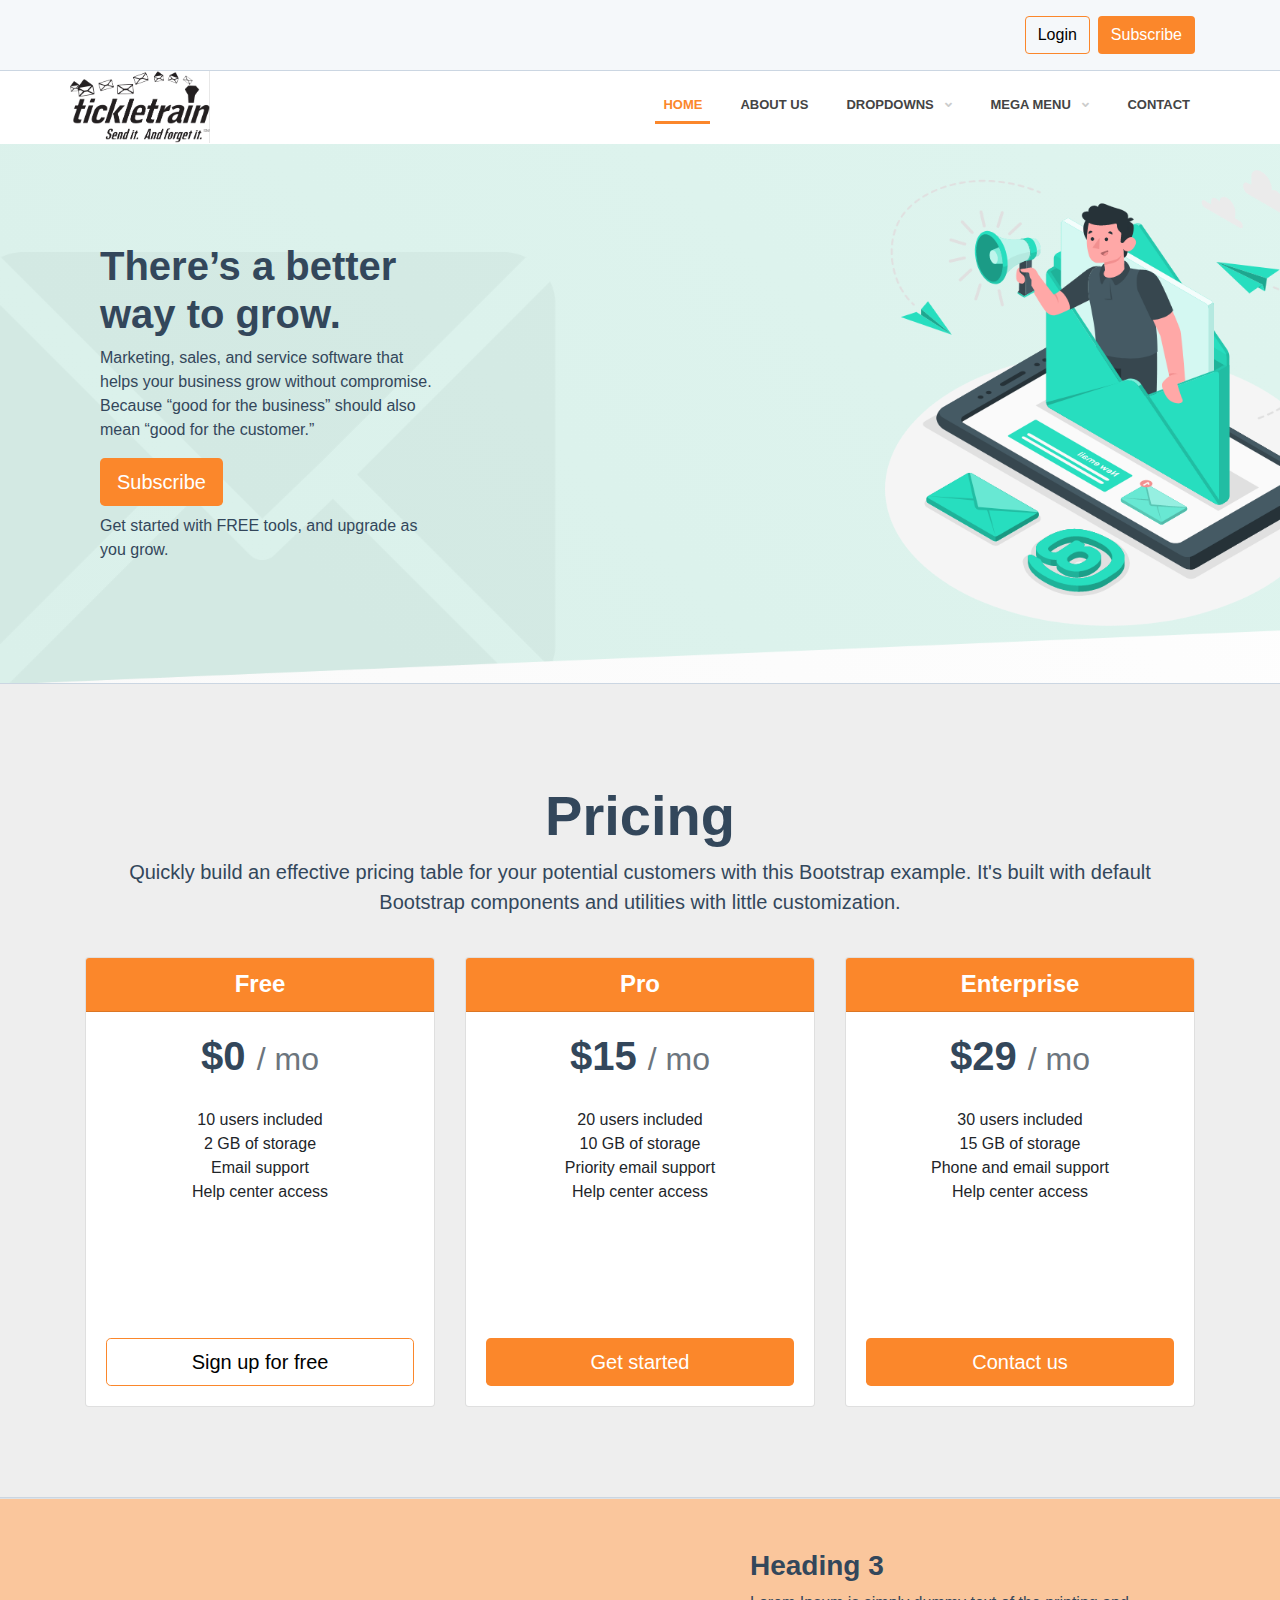
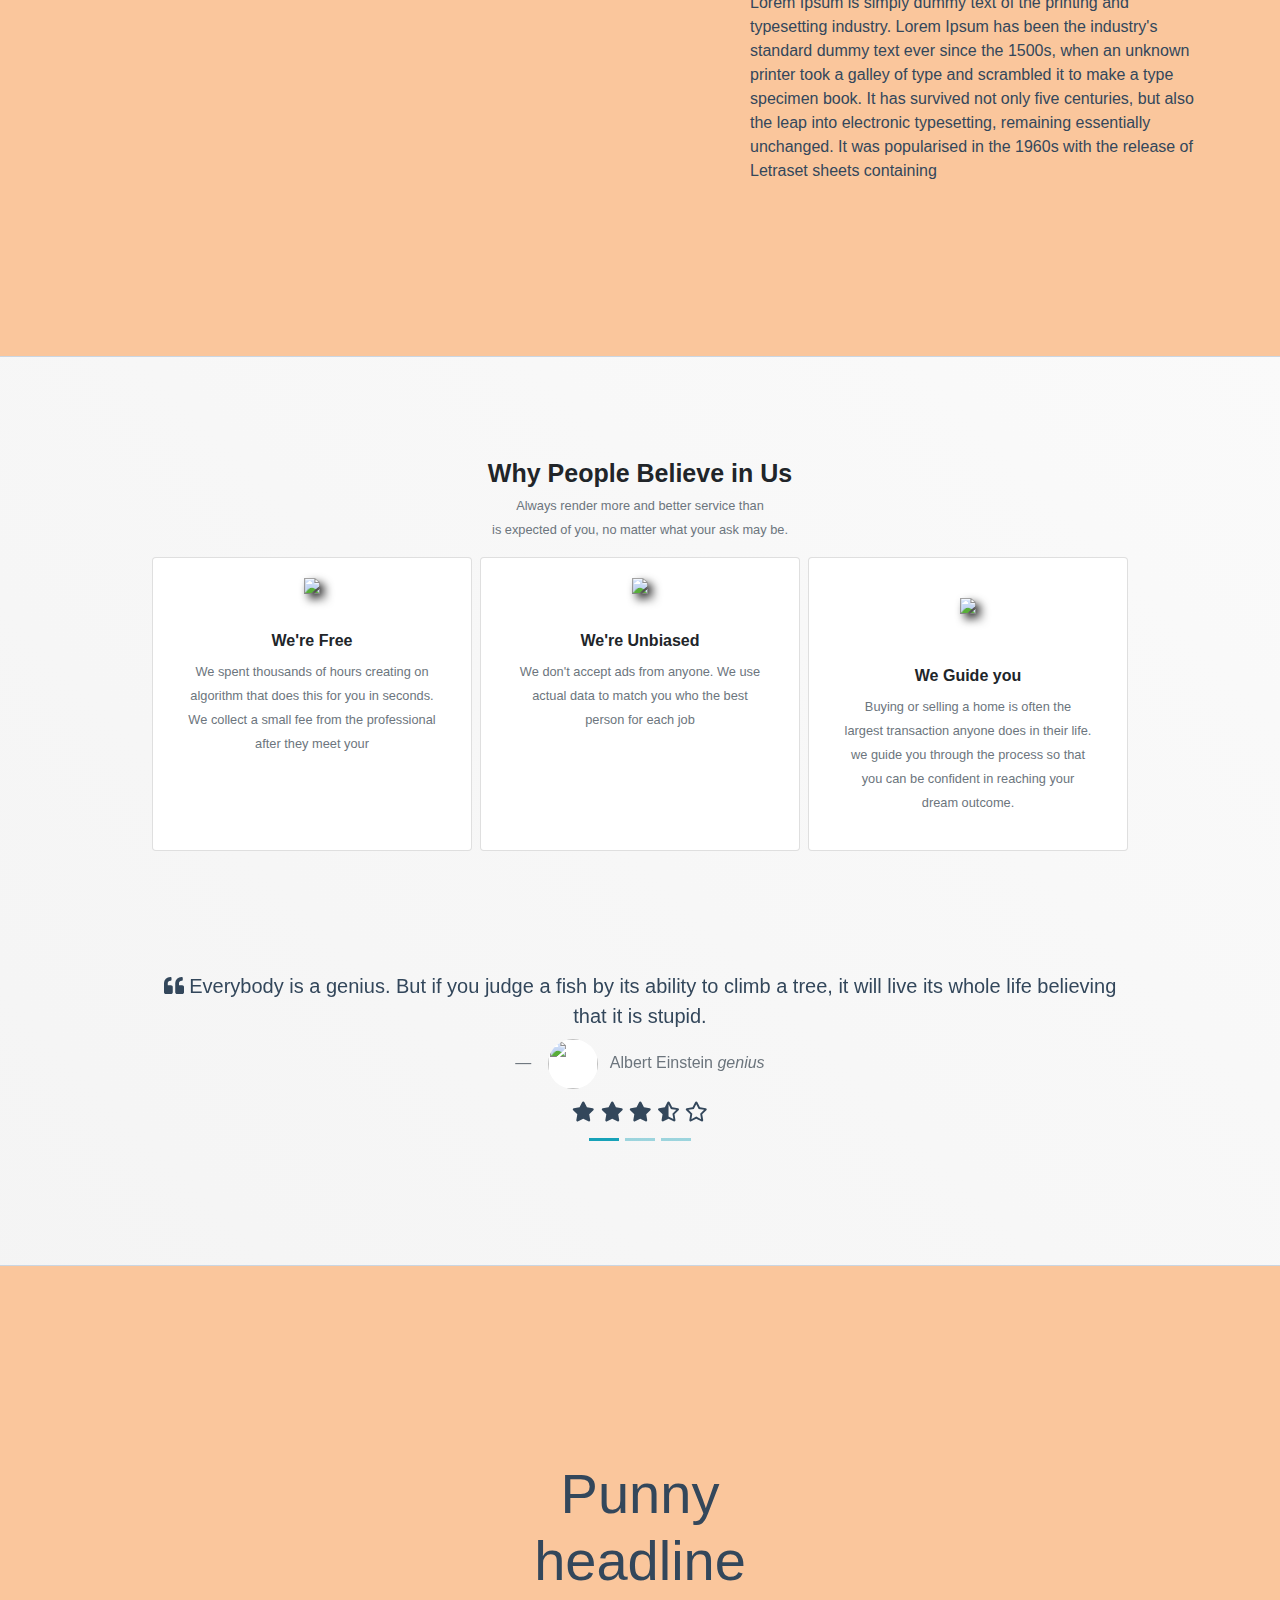
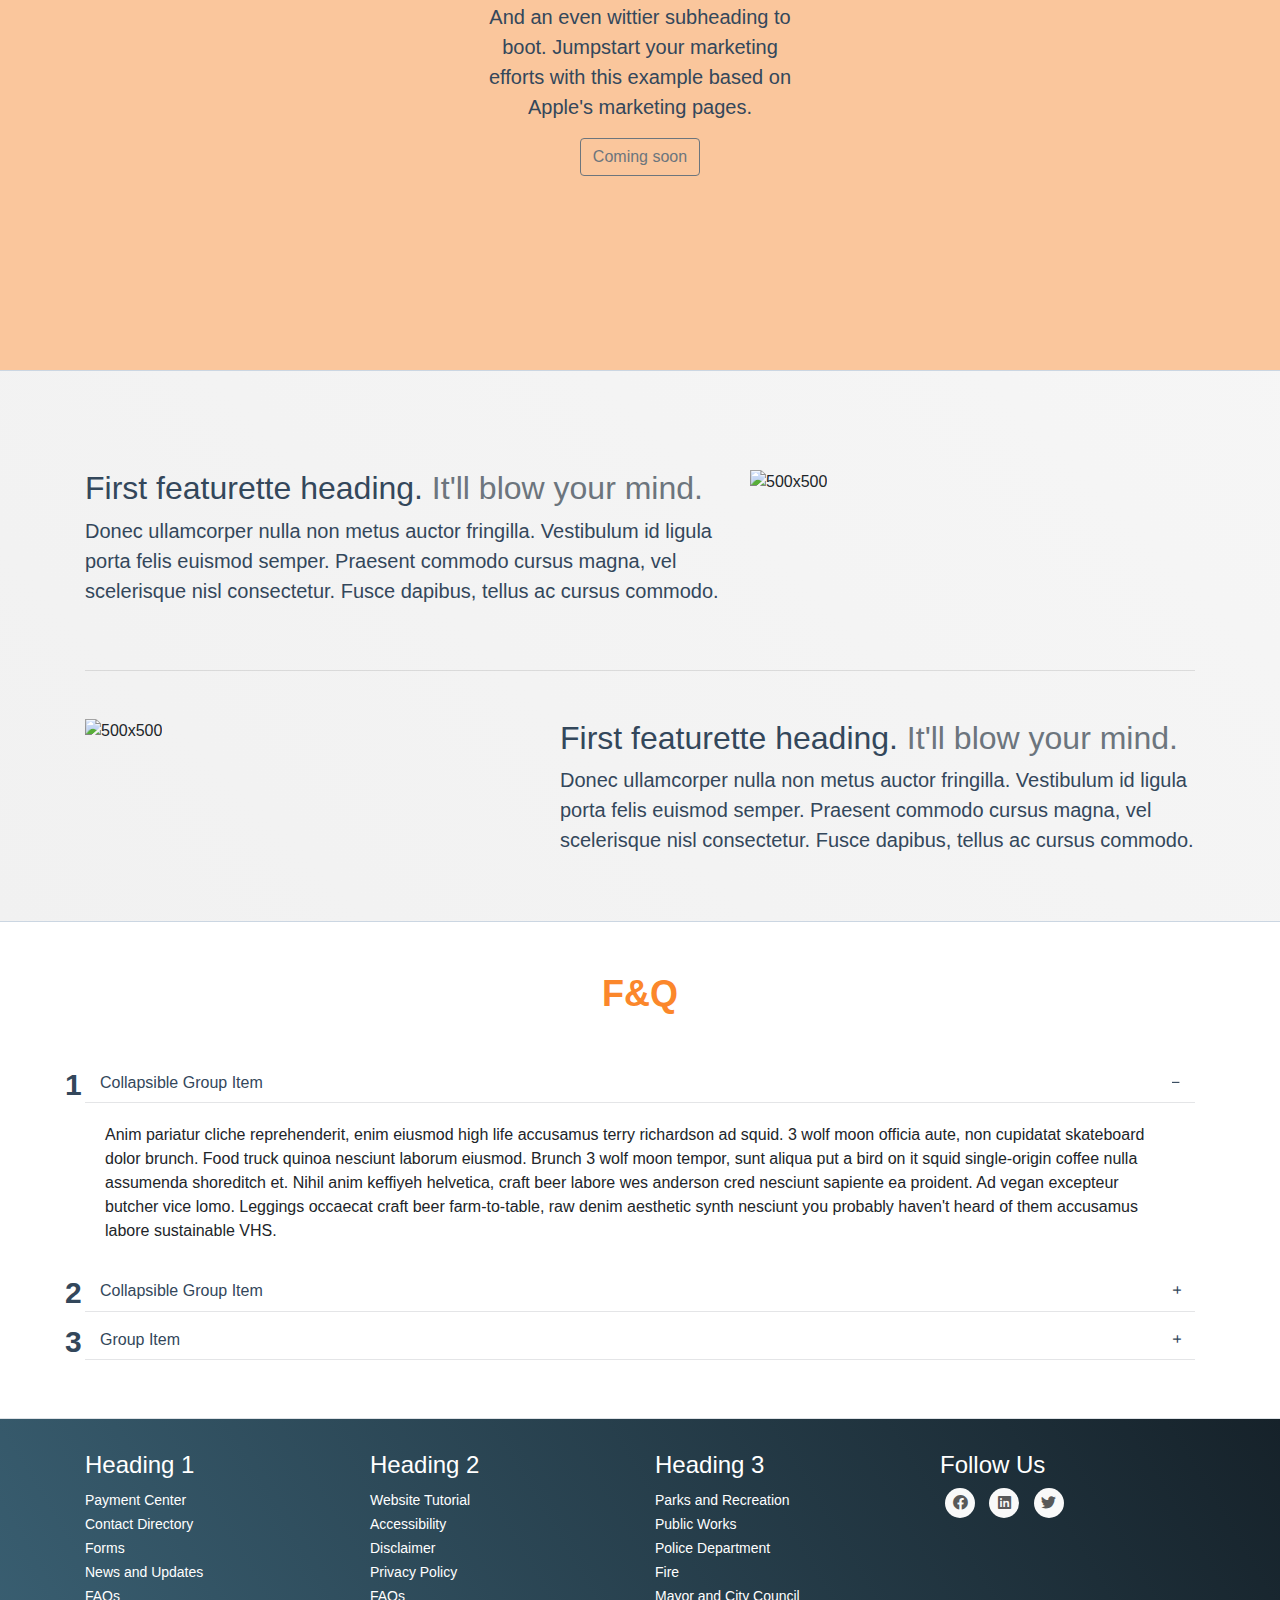
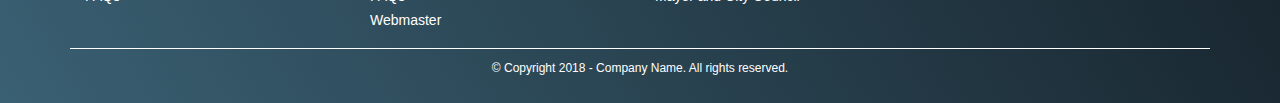
==== commit 27f7072d: "FontAwsome icon from other server" ====
--- a/index.html
+++ b/index.html
@@ -16,7 +16,7 @@
 
     <link rel="stylesheet" type="text/css" href="vendor/bootstrap/bootstrap.min.css">
 
-    <link rel="stylesheet" href="vendor/fa/fa.css">
+    <link rel="stylesheet" href="https://use.fontawesome.com/releases/v5.7.2/css/all.css">
 
     <link id="effect" rel="stylesheet" type="text/css" media="all" href="webslidemenu/dropdown-effects/fade-down.css" />
 
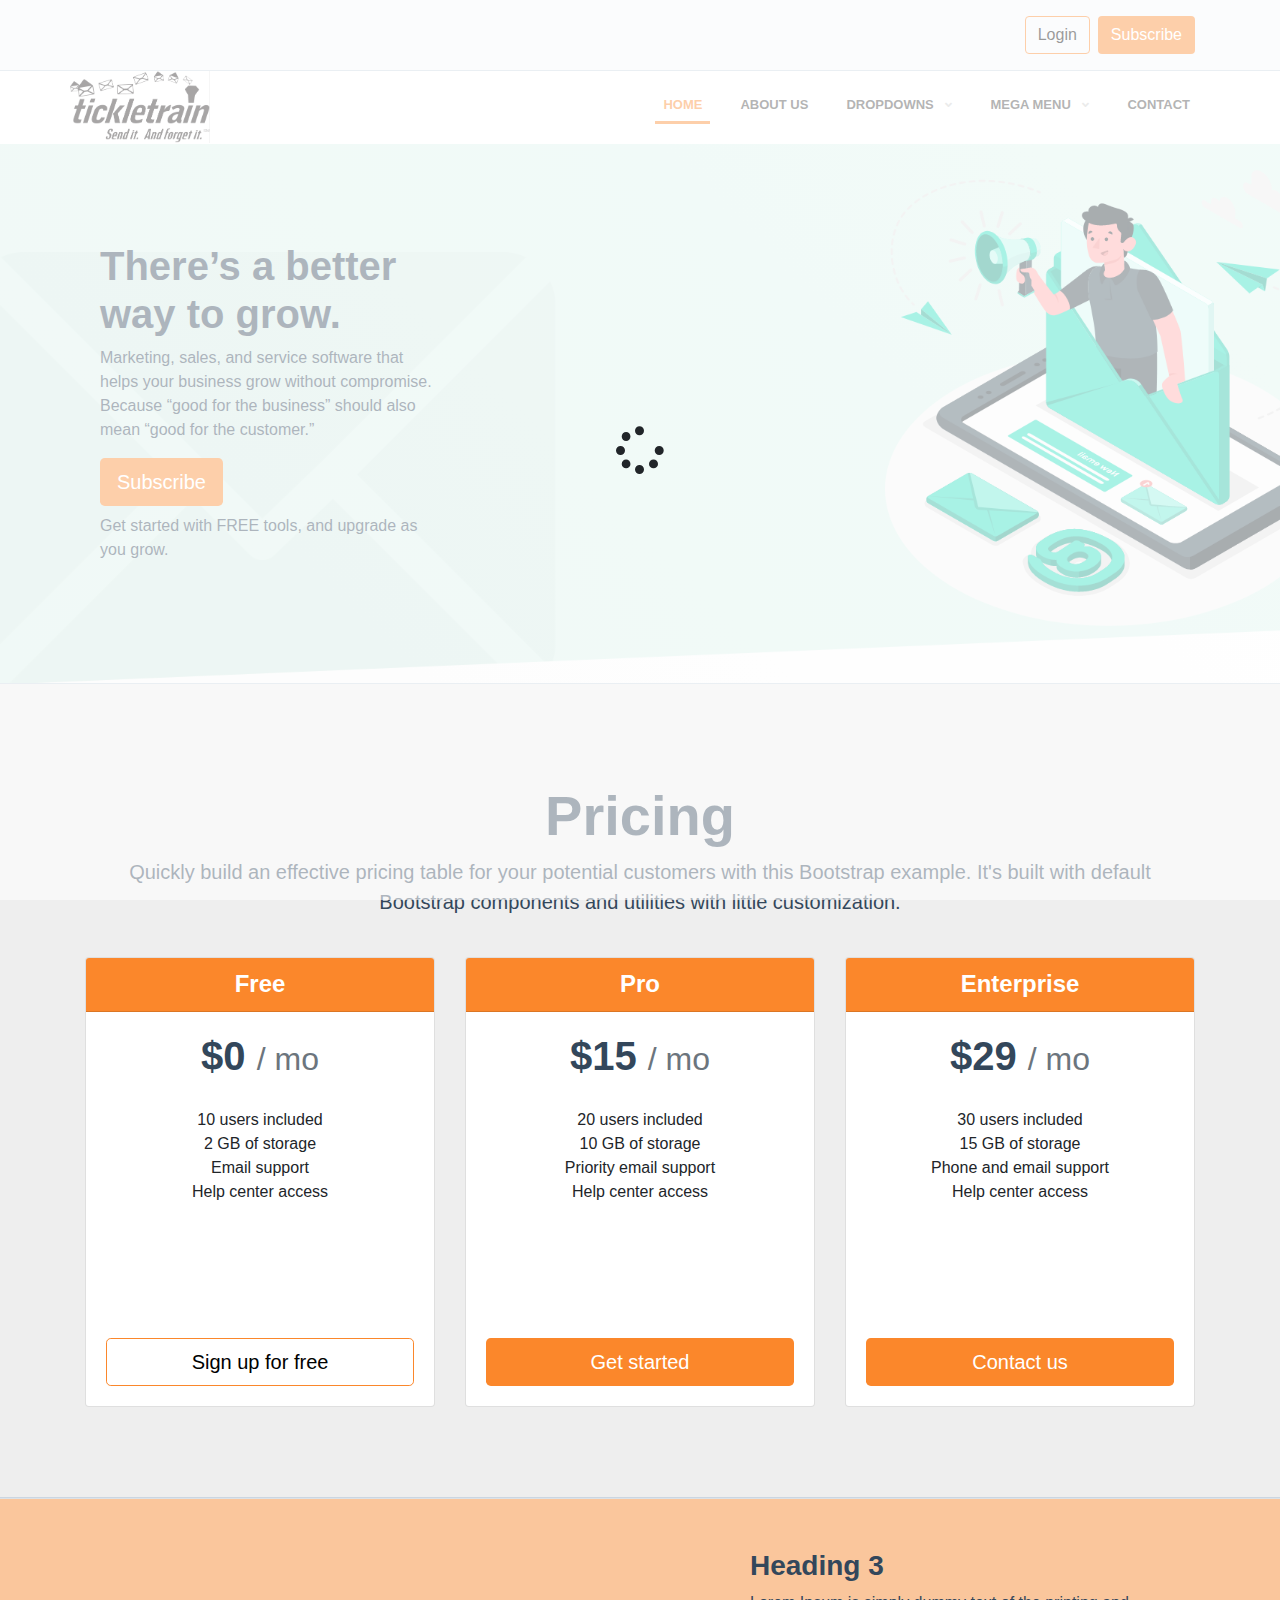
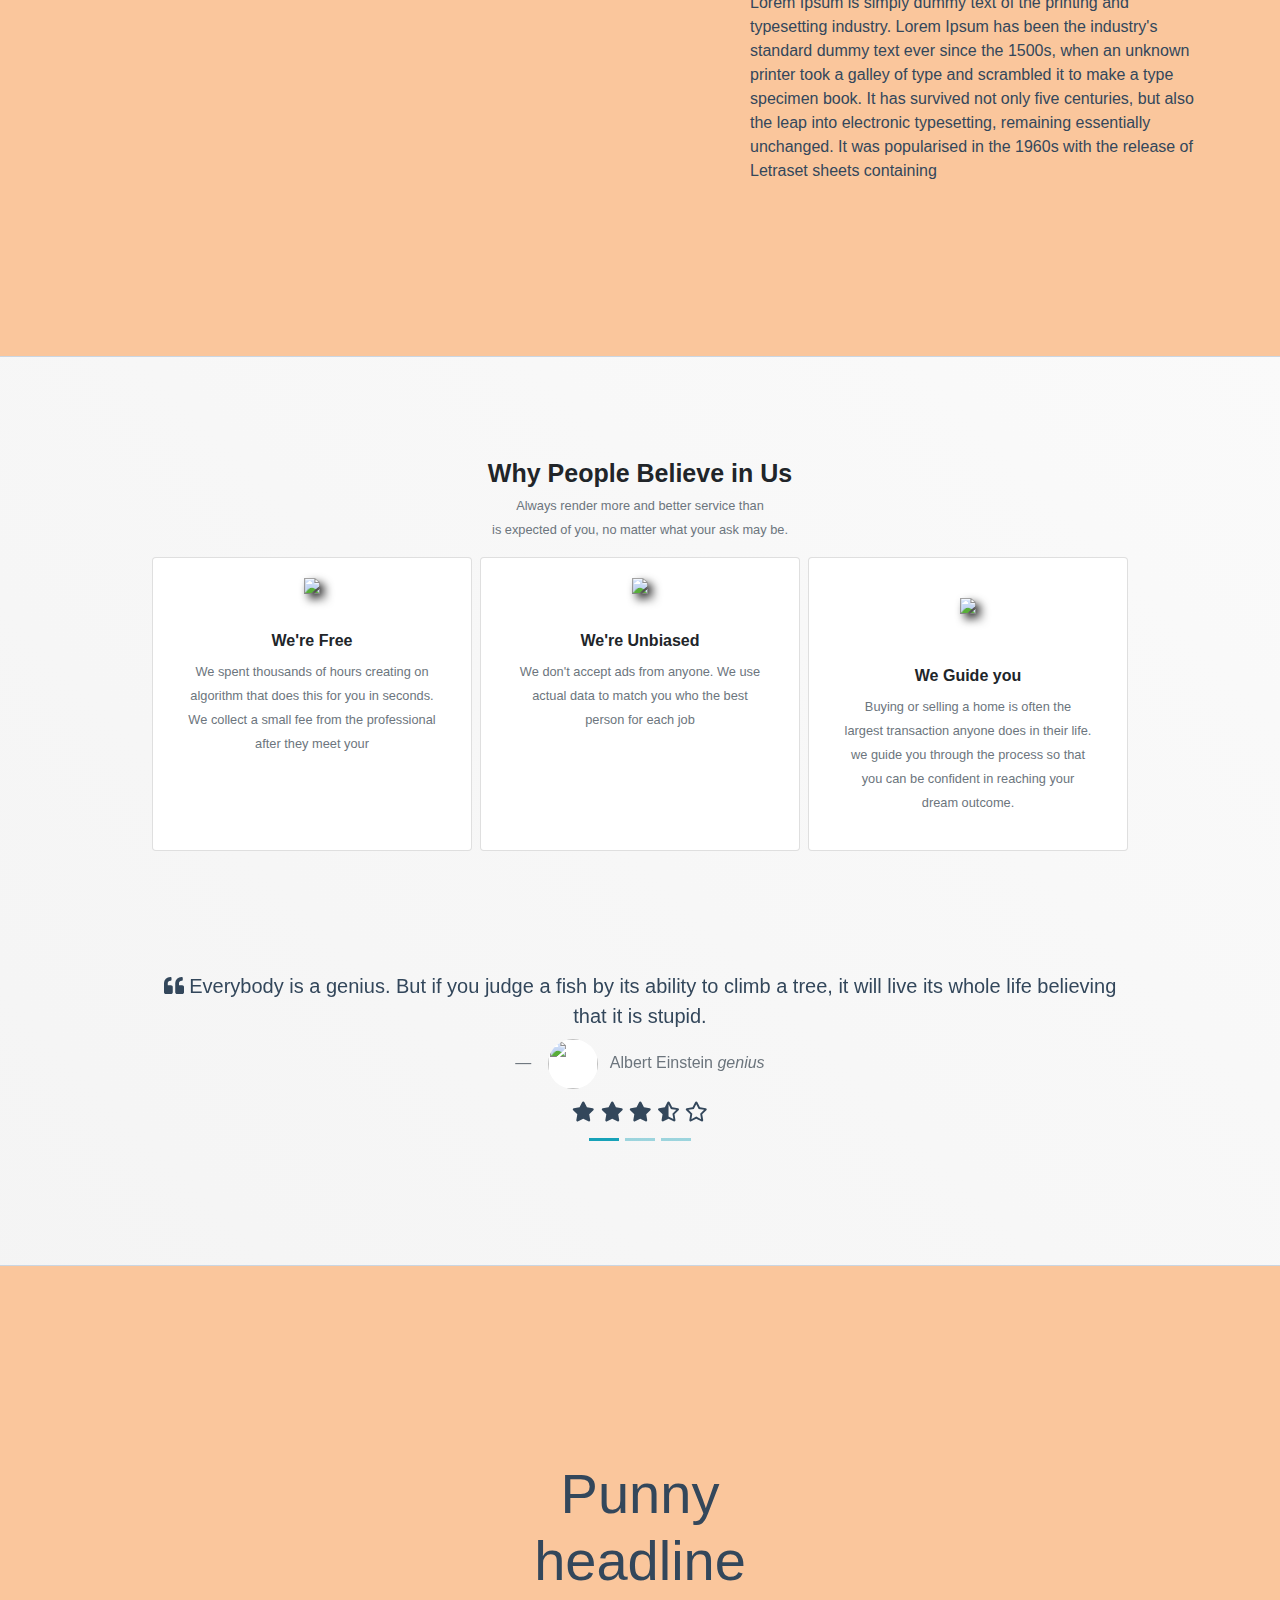
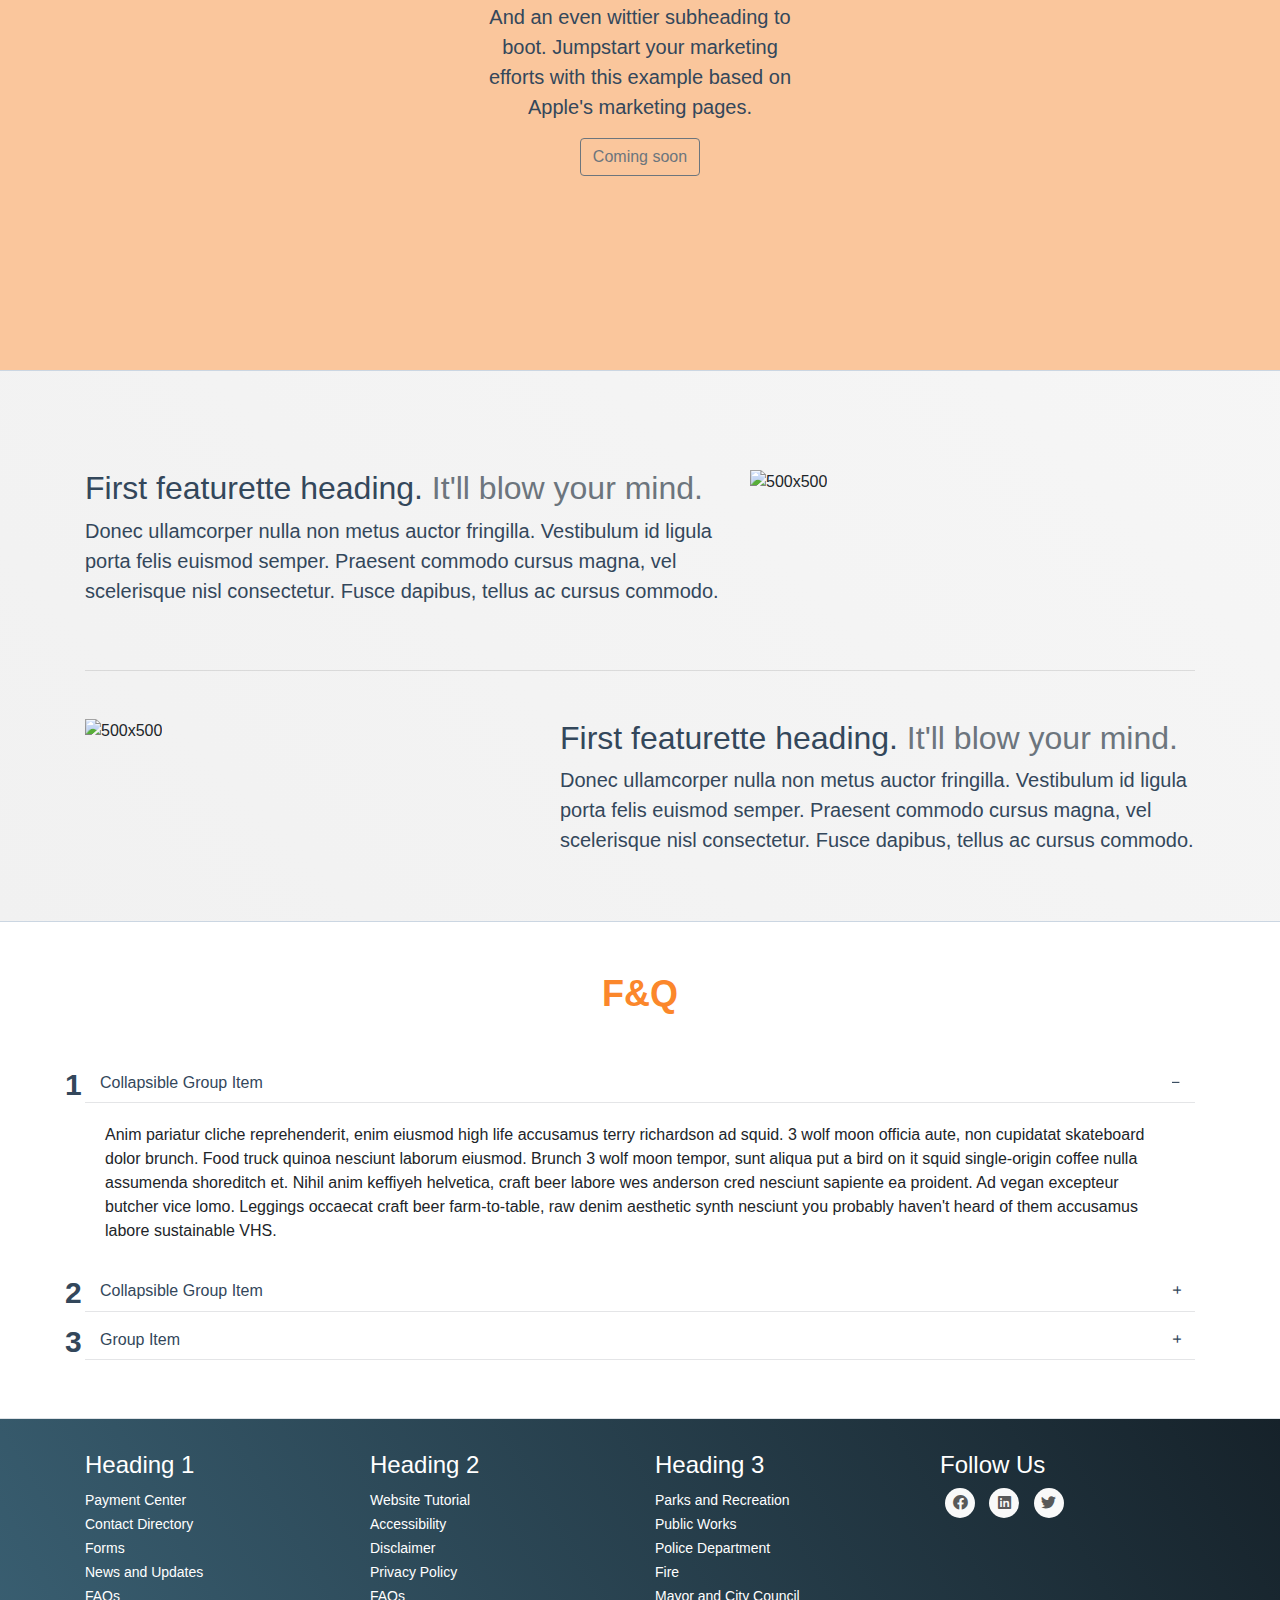
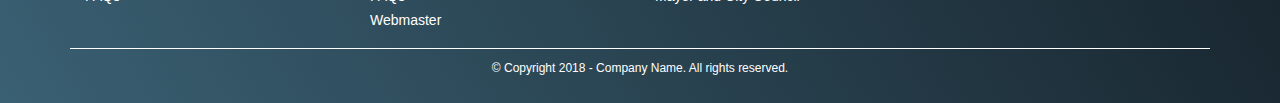
==== commit 04d89f9c: "Overlay added" ====
--- a/index.html
+++ b/index.html
@@ -1282,35 +1282,46 @@
                 </div>
             </div>
         </div>
-        <!-- Modal End -->
-
-        <!-- Optional JavaScript -->
-
-        <!-- jQuery first, then Popper.js, then Bootstrap JS -->
-
-        <script type="text/javascript" src="vendor/jquery/jquery-3.2.1.min.js"></script>
-
-        <!-- 
+    </div>
+    <!-- Modal End -->
+
+    <div id="overlay" class="d-block">
+        <div class="d-flex h-100">
+            <div class="mb-auto mt-auto text-center w-100">
+                <i class="fa fa-spinner fa-pulse fa-3x fa-fw"></i>
+                <span class="sr-only">Loading...</span>
+            </div>
+        </div>
+
+    </div>
+
+    <!-- Optional JavaScript -->
+
+    <!-- jQuery first, then Popper.js, then Bootstrap JS -->
+
+    <script type="text/javascript" src="vendor/jquery/jquery-3.2.1.min.js"></script>
+
+    <!-- 
         <script src="https://cdnjs.cloudflare.com/ajax/libs/popper.js/1.12.9/umd/popper.min.js"
             integrity="sha384-ApNbgh9B+Y1QKtv3Rn7W3mgPxhU9K/ScQsAP7hUibX39j7fakFPskvXusvfa0b4Q" crossorigin="anonymous">
 
         </script> -->
 
-        <script type="text/javascript" src="vendor/bootstrap/bootstrap.min.js">
-
-        </script>
-
-        <script type="text/javascript" src="webslidemenu/webslidemenu.js"></script>
-
-        <script type="text/javascript" src="js/script.js"></script>
-
-        <script>
-            setTimeout(function () {
-
-                // window.location.reload();
-
-            }, 2000)
-        </script>
+    <script type="text/javascript" src="vendor/bootstrap/bootstrap.min.js">
+
+    </script>
+
+    <script type="text/javascript" src="webslidemenu/webslidemenu.js"></script>
+
+    <script type="text/javascript" src="js/script.js"></script>
+
+    <script>
+        setTimeout(function () {
+
+            // window.location.reload();
+
+        }, 2000)
+    </script>
 
 </body>
 
--- a/css/style.css
+++ b/css/style.css
@@ -39,10 +39,6 @@
 
 .font-size-36 {
   font-size: 36px;
-}
-
-.text-orange {
-  color: #fb872b !important;
 }
 
 .bg-orange {
@@ -241,10 +237,10 @@
   top: 5px;
 }
 
-.content-section > section {
+.content-section>section {
   padding: 50px 0 !important;
 }
 
-.content-section > section:not(:last-child) {
+.content-section>section:not(:last-child) {
   border-bottom: 1px solid #cbd6e2 !important;
-}
+}